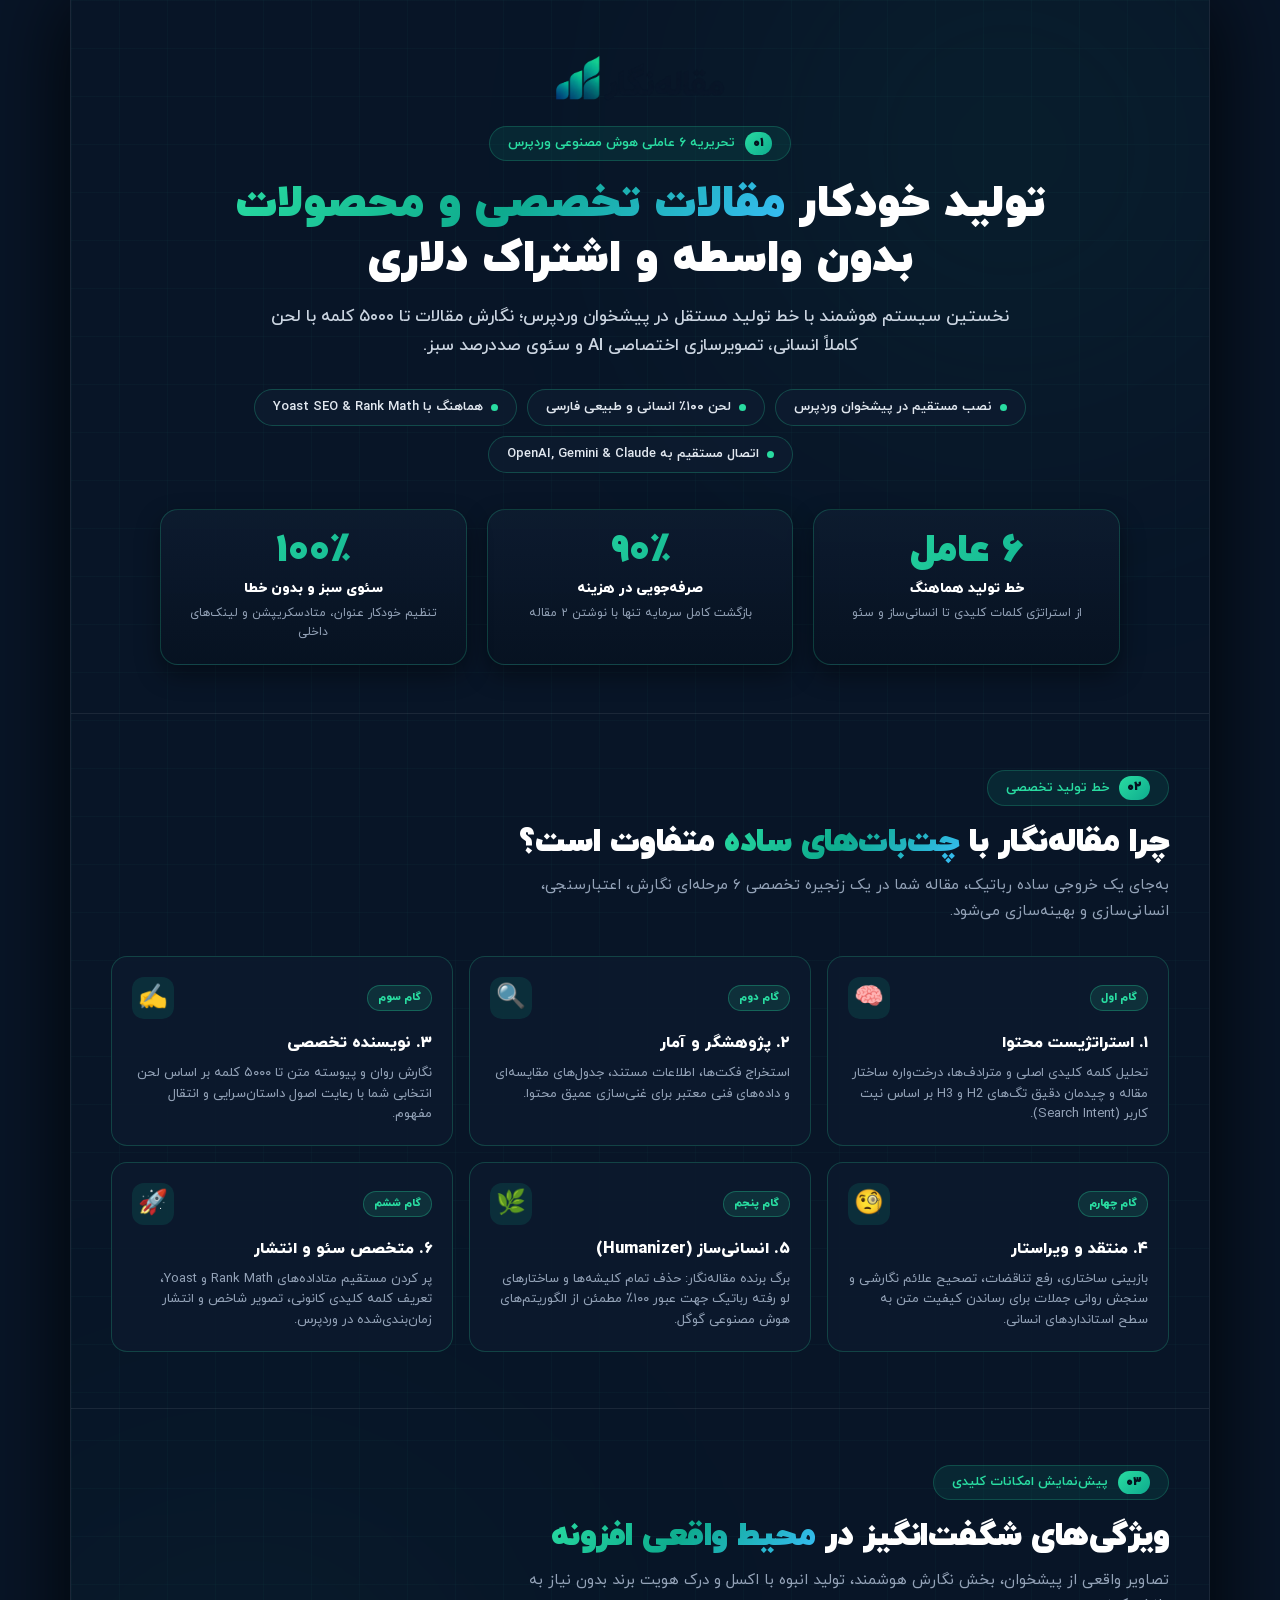
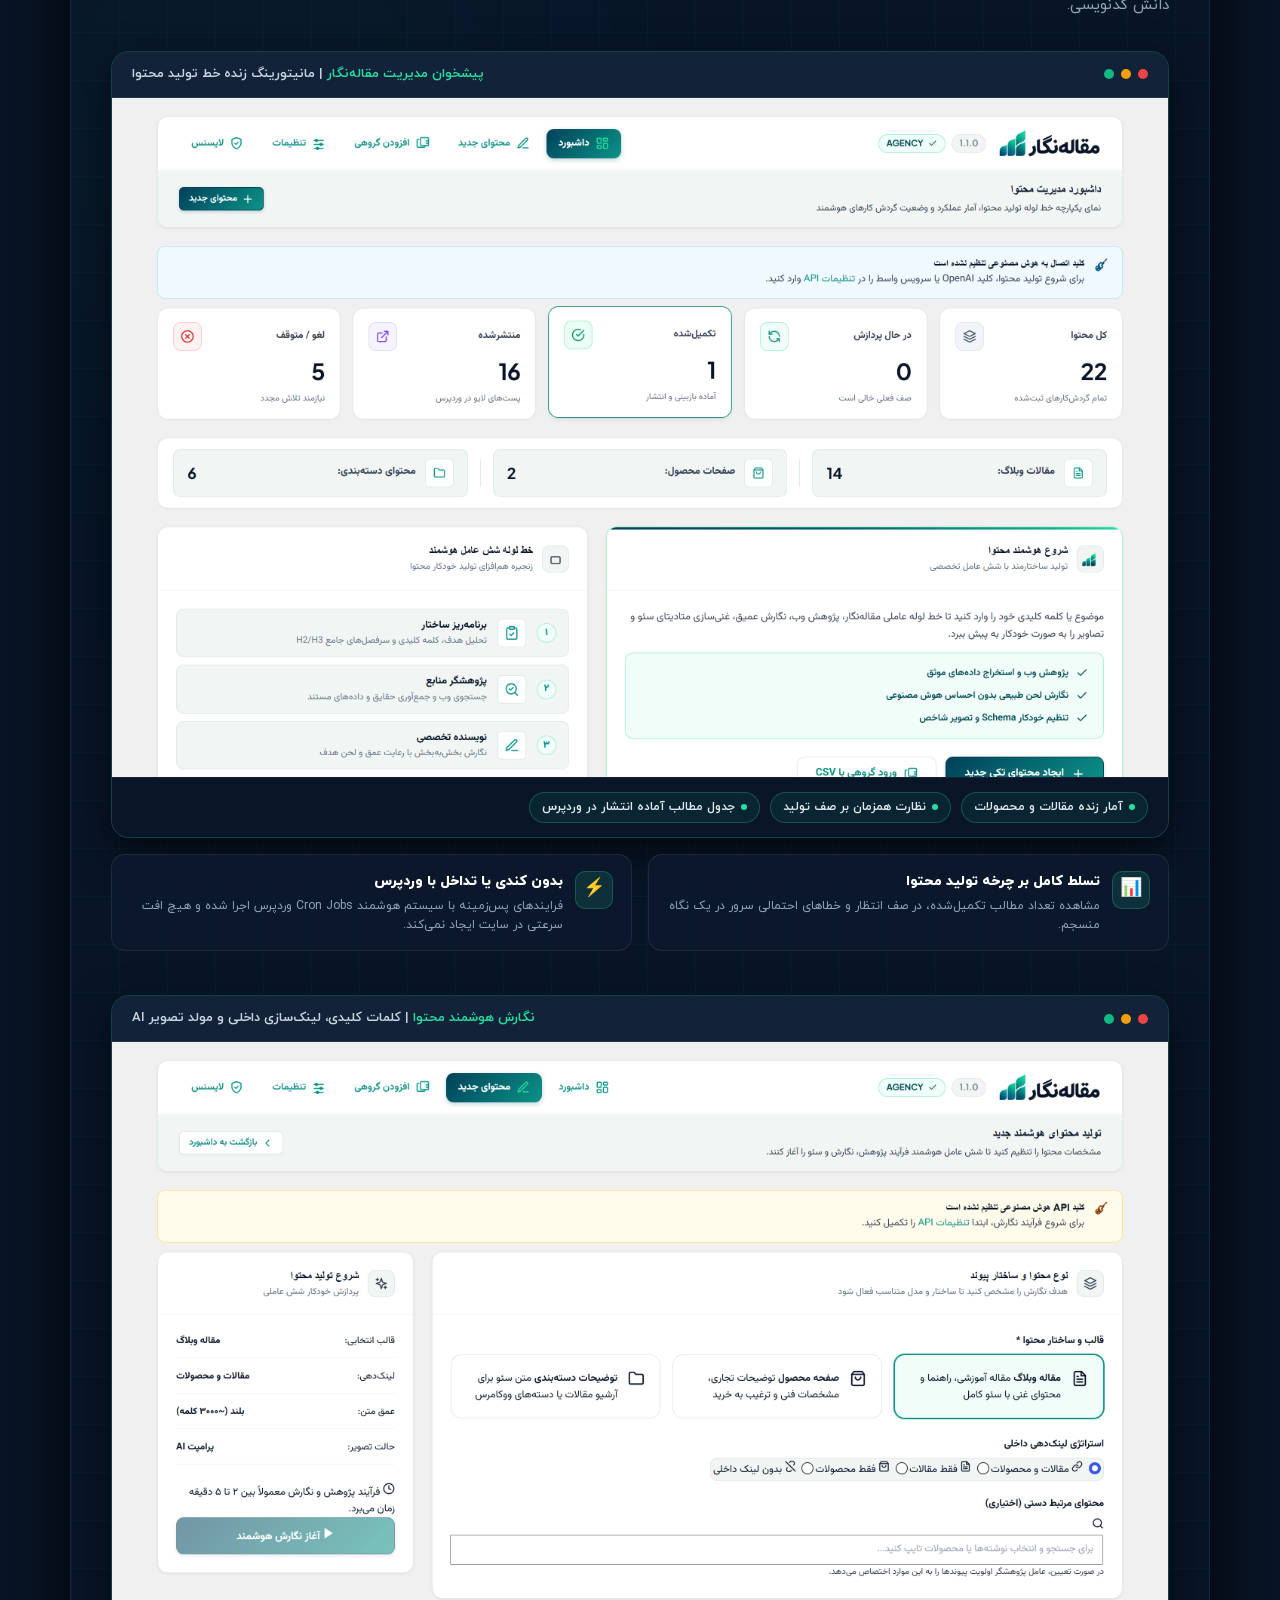
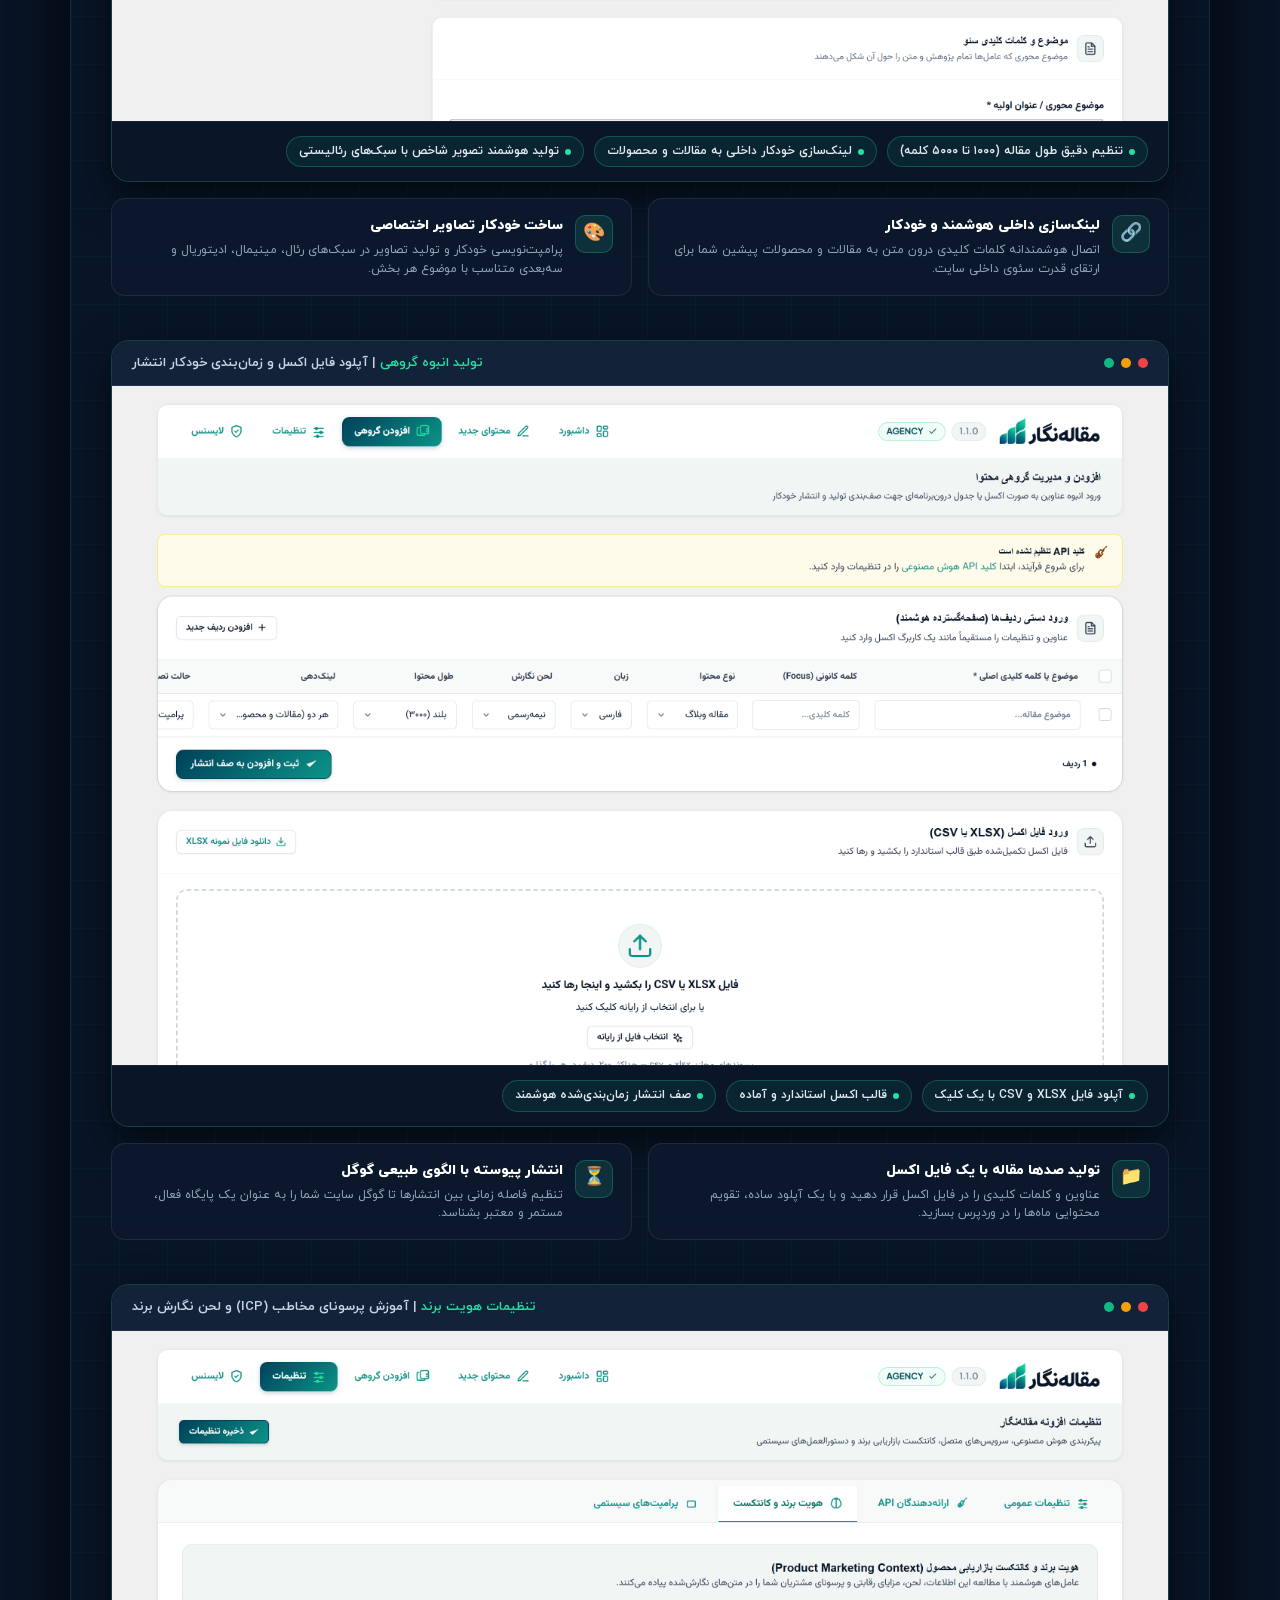
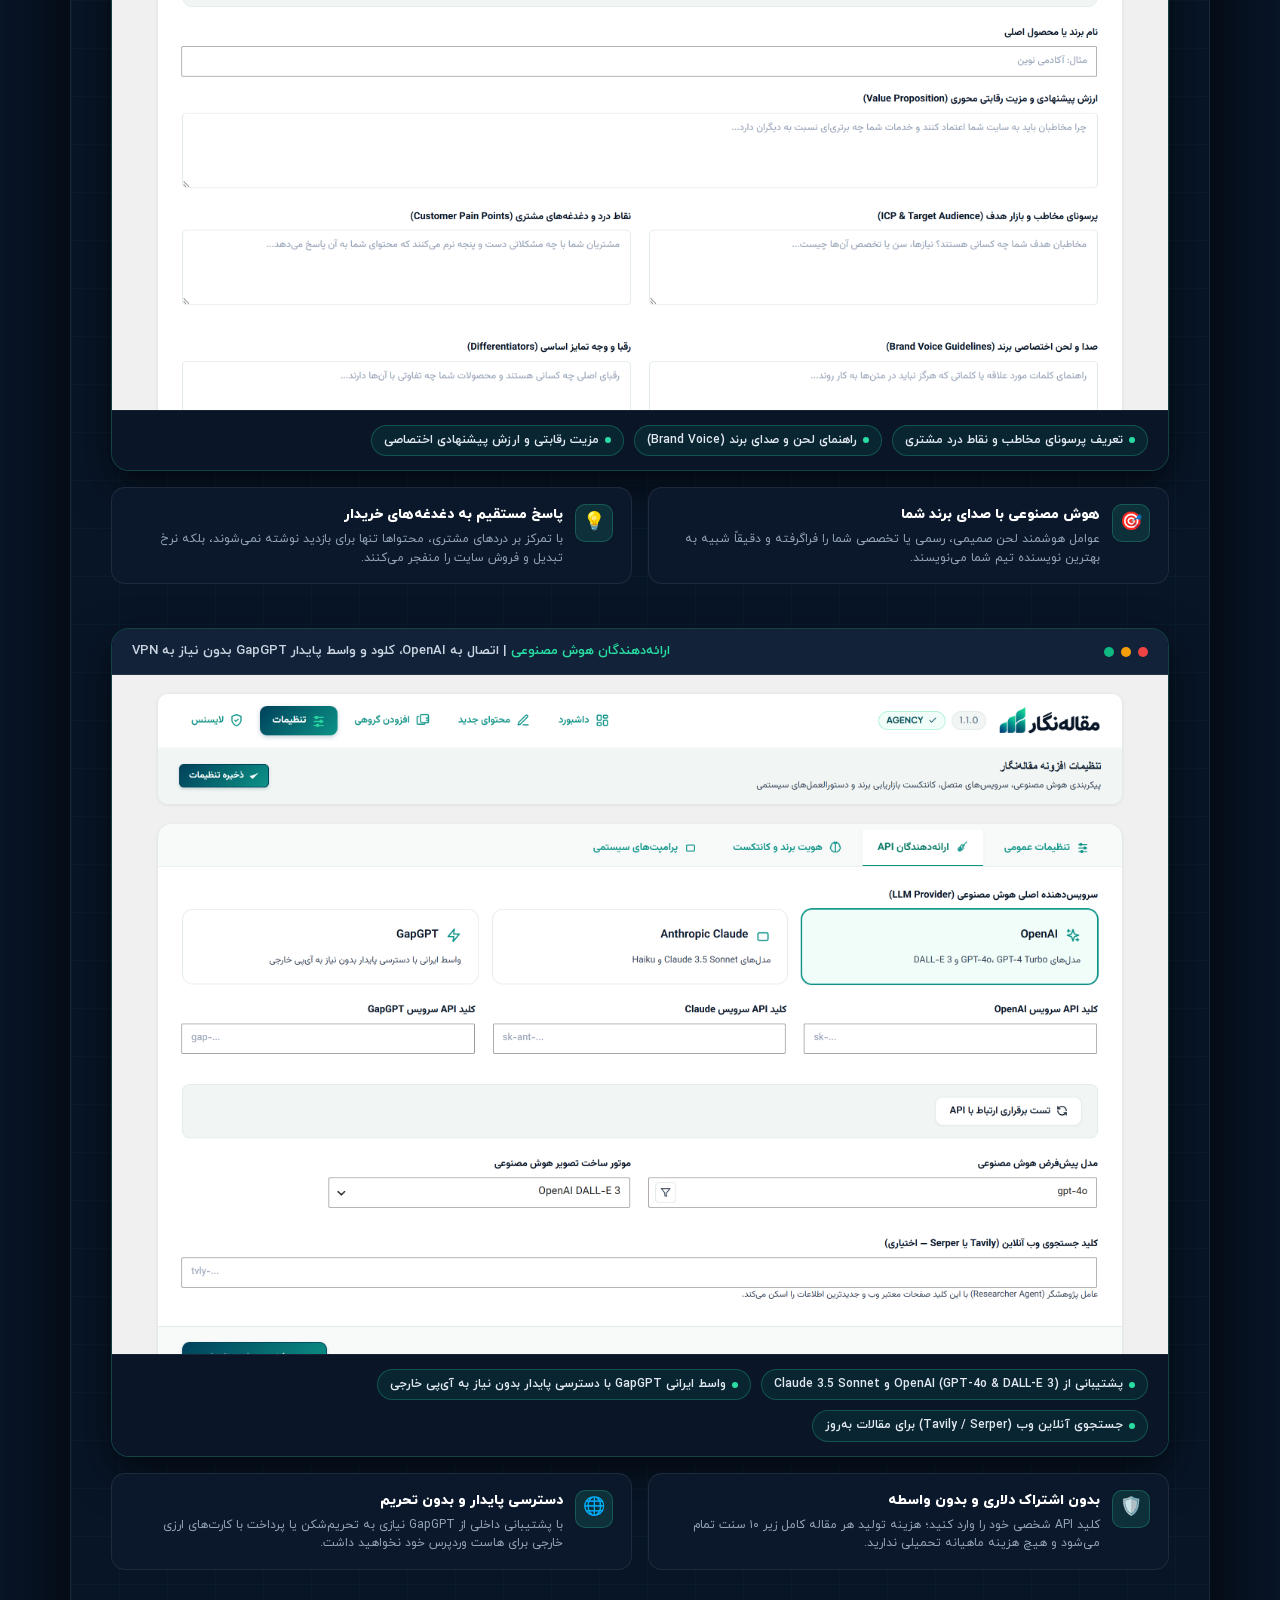
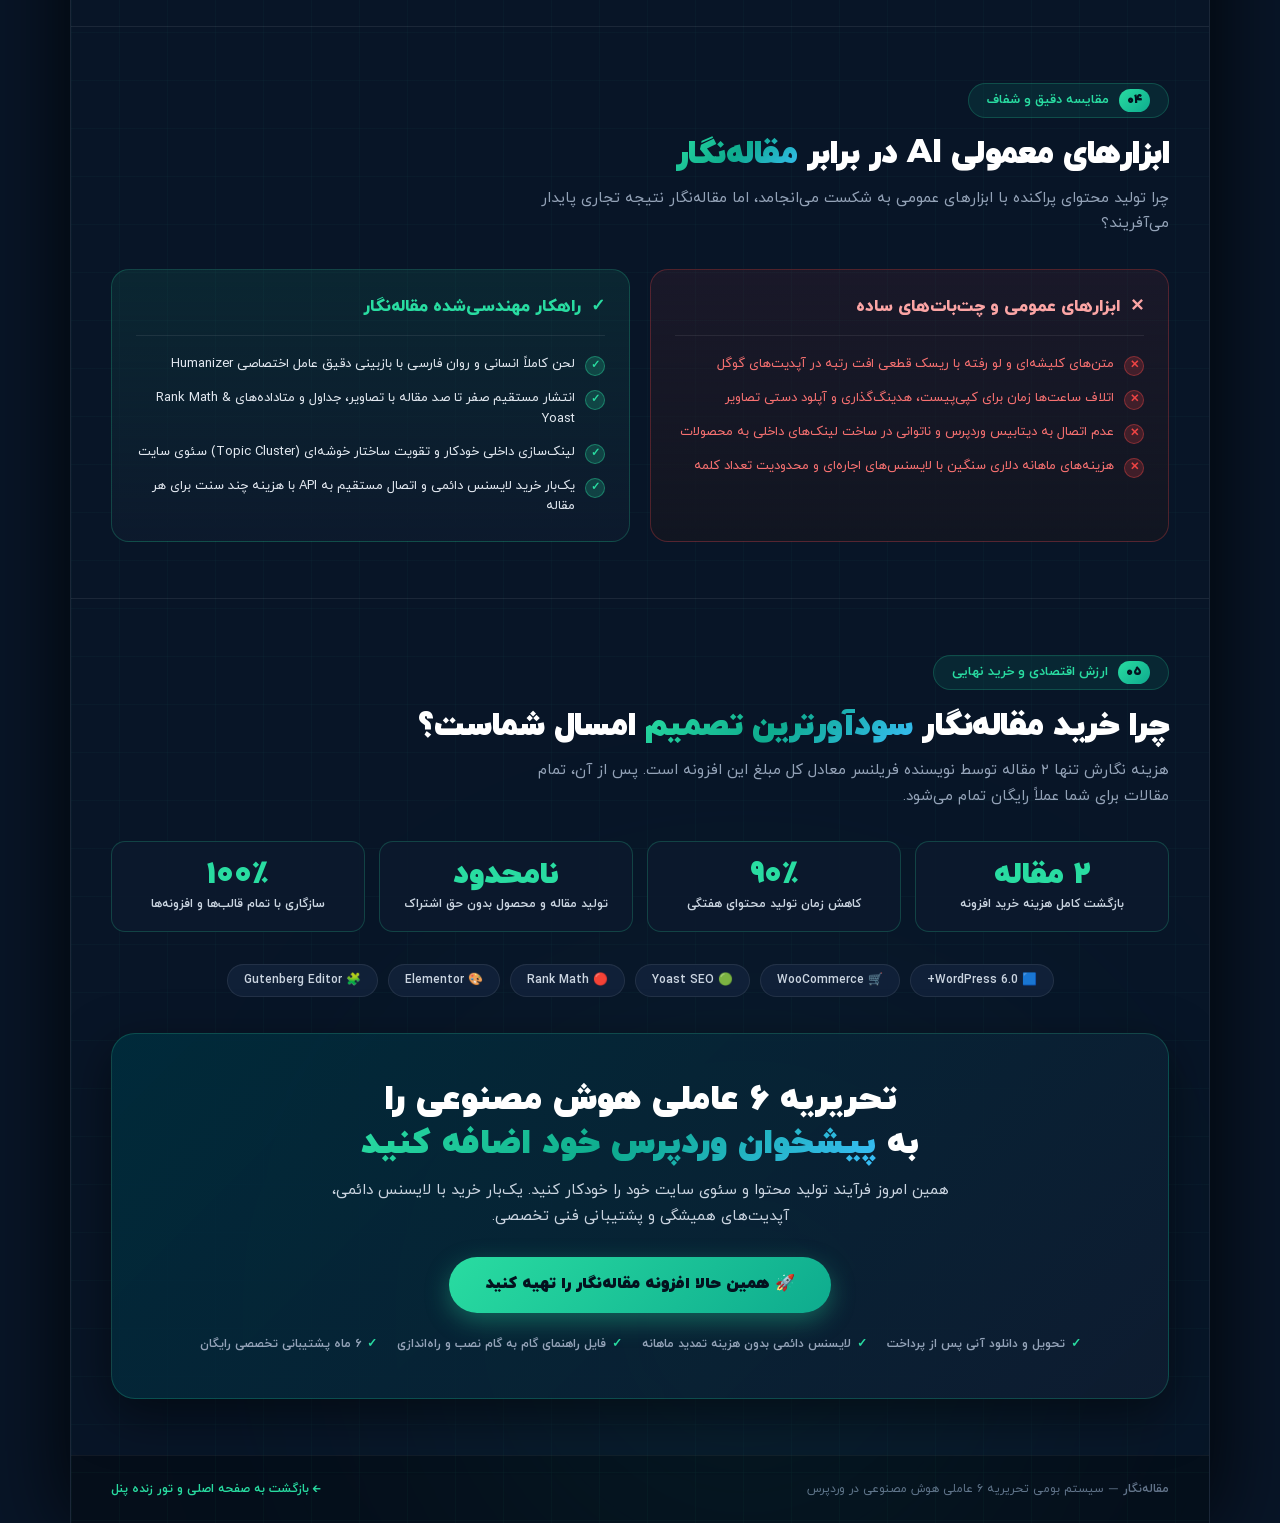
==== infographic/index.html @ 20f6b3e4 "Fix mobile layout responsiveness, remove footer, eliminate horizontal overflow, and hide floating co" ====
<!DOCTYPE html>
<html lang="fa" dir="rtl">
<head>
  <meta charset="UTF-8" />
  <meta name="viewport" content="width=device-width, initial-scale=1.0" />
  <title>اینفوگرافیک رسمی مقاله‌نگار | تحریریه ۶ عاملی هوش مصنوعی وردپرس</title>
  <meta name="description" content="اینفوگرافیک رسمی افزونه مقاله‌نگار — تولید خودکار مقالات تخصصی، محصولات ووکامرس، سئوی صددرصد سبز و درک هویت برند بدون اشتراک دلاری" />
  <link rel="icon" type="image/png" href="images/logo-mark.png" />

  <!-- Typography: Local IRANYekanWeb + Google Fonts Fallback -->
  <link rel="preconnect" href="https://fonts.googleapis.com" />
  <link rel="preconnect" href="https://fonts.gstatic.com" crossorigin />
  <link href="https://fonts.googleapis.com/css2?family=Plus+Jakarta+Sans:wght@600;700;800&family=Vazirmatn:wght@400;500;600;700;800;900&display=swap" rel="stylesheet" />

  <style>
    /* ==========================================================================
       FONTS DEFINITION (Local IRANYekan with fallbacks)
       ========================================================================== */
    @font-face {
      font-family: 'IRANYekan';
      src: url('fonts/IRANYekanWebRegular.woff2') format('woff2'),
           url('../fonts/IRANYekanWebRegular.woff2') format('woff2');
      font-weight: 400;
      font-style: normal;
      font-display: swap;
    }
    @font-face {
      font-family: 'IRANYekan';
      src: url('fonts/IRANYekanWebMedium.woff2') format('woff2'),
           url('../fonts/IRANYekanWebMedium.woff2') format('woff2');
      font-weight: 500;
      font-style: normal;
      font-display: swap;
    }
    @font-face {
      font-family: 'IRANYekan';
      src: url('fonts/IRANYekanWebBold.woff2') format('woff2'),
           url('../fonts/IRANYekanWebBold.woff2') format('woff2');
      font-weight: 700;
      font-style: normal;
      font-display: swap;
    }
    @font-face {
      font-family: 'IRANYekan';
      src: url('fonts/IRANYekanWebExtraBold.woff2') format('woff2'),
           url('../fonts/IRANYekanWebExtraBold.woff2') format('woff2');
      font-weight: 800;
      font-style: normal;
      font-display: swap;
    }
    @font-face {
      font-family: 'IRANYekan';
      src: url('fonts/IRANYekanWebBlack.woff2') format('woff2'),
           url('../fonts/IRANYekanWebBlack.woff2') format('woff2');
      font-weight: 900;
      font-style: normal;
      font-display: swap;
    }

    /* ==========================================================================
       RESET & BASE (Strictly static, zero hover, zero animation)
       ========================================================================== */
    *, *::before, *::after {
      box-sizing: border-box;
      margin: 0;
      padding: 0;
      /* Disable all transitions and animations across the page */
      transition: none !important;
      animation: none !important;
    }

    :root {
      /* Brand Color Tokens */
      --mn-bg: #081527;
      --mn-bg-card: rgba(13, 26, 45, 0.92);
      --mn-bg-card-alt: rgba(18, 34, 58, 0.95);
      --mn-marine-deep: #002B3B;
      --mn-marine-mid: #00425B;
      --mn-teal: #0EAB8E;
      --mn-mint: #29DCA1;
      --mn-mint-glow: rgba(41, 220, 161, 0.16);
      --mn-border: rgba(41, 220, 161, 0.22);
      --mn-border-subtle: rgba(255, 255, 255, 0.08);
      
      /* Typography */
      --mn-text-white: #FFFFFF;
      --mn-text-light: #F1F5F9;
      --mn-text-muted: #94A3B8;
      --mn-text-dim: #64748B;
      
      /* Accents */
      --mn-accent-gold: #F59E0B;
      --mn-accent-green: #10B981;
      --mn-accent-red: #EF4444;
    }

    html, body {
      font-family: 'IRANYekan', 'Plus Jakarta Sans', 'Vazirmatn', -apple-system, BlinkMacSystemFont, 'Segoe UI', Roboto, sans-serif;
      direction: rtl;
      background-color: var(--mn-bg);
      color: var(--mn-text-light);
      line-height: 1.6;
      -webkit-font-smoothing: antialiased;
      -moz-osx-font-smoothing: grayscale;
    }

    /* ==========================================================================
       CONTAINER & CANVAS
       ========================================================================== */
    .infographic-wrapper {
      max-width: 1140px;
      margin: 0 auto;
      background: var(--mn-bg);
      position: relative;
      overflow: hidden;
      border-left: 1px solid var(--mn-border-subtle);
      border-right: 1px solid var(--mn-border-subtle);
      box-shadow: 0 0 80px rgba(0, 0, 0, 0.85);
    }

    /* Subtle static grid pattern */
    .bg-grid {
      position: absolute;
      inset: 0;
      background-image: 
        linear-gradient(rgba(41, 220, 161, 0.03) 1px, transparent 1px),
        linear-gradient(90deg, rgba(41, 220, 161, 0.03) 1px, transparent 1px);
      background-size: 48px 48px;
      pointer-events: none;
      z-index: 0;
    }

    /* Static background glows */
    .bg-glow {
      position: absolute;
      border-radius: 50%;
      filter: blur(140px);
      pointer-events: none;
      z-index: 0;
      opacity: 0.45;
    }
    .glow-top {
      width: 600px;
      height: 600px;
      background: radial-gradient(circle, rgba(41, 220, 161, 0.22) 0%, rgba(0, 66, 91, 0.15) 70%, transparent 100%);
      top: -150px;
      right: -100px;
    }
    .glow-mid {
      width: 650px;
      height: 650px;
      background: radial-gradient(circle, rgba(14, 171, 142, 0.18) 0%, rgba(0, 43, 59, 0.12) 70%, transparent 100%);
      top: 1400px;
      left: -150px;
    }
    .glow-bottom {
      width: 700px;
      height: 700px;
      background: radial-gradient(circle, rgba(41, 220, 161, 0.18) 0%, rgba(0, 66, 91, 0.2) 70%, transparent 100%);
      bottom: -150px;
      right: 10%;
    }

    /* ==========================================================================
       SECTION COMMON STYLES
       ========================================================================== */
    .section {
      position: relative;
      z-index: 1;
      padding: 56px 40px;
      border-bottom: 1px solid var(--mn-border-subtle);
    }

    .section-pill-badge {
      display: inline-flex;
      align-items: center;
      gap: 10px;
      background: rgba(14, 171, 142, 0.12);
      border: 1px solid var(--mn-border);
      border-radius: 100px;
      padding: 5px 18px;
      font-size: 13px;
      font-weight: 700;
      color: var(--mn-mint);
      margin-bottom: 16px;
    }
    .section-pill-badge .pill-num {
      background: linear-gradient(135deg, var(--mn-mint) 0%, var(--mn-teal) 100%);
      color: #04121F;
      font-weight: 900;
      padding: 2px 8px;
      border-radius: 20px;
      font-size: 12px;
    }

    .section-title {
      font-size: 32px;
      font-weight: 900;
      color: var(--mn-text-white);
      margin-bottom: 10px;
      line-height: 1.3;
      letter-spacing: -0.5px;
    }

    .section-subtitle {
      font-size: 15px;
      color: var(--mn-text-muted);
      max-width: 680px;
      margin-bottom: 32px;
      line-height: 1.7;
    }

    .text-mint {
      color: var(--mn-mint);
    }
    .text-gradient {
      background: linear-gradient(135deg, #29DCA1 0%, #0EAB8E 50%, #38BDF8 100%);
      -webkit-background-clip: text;
      -webkit-text-fill-color: transparent;
      background-clip: text;
    }

    /* ==========================================================================
       1. HERO SECTION (Punchy, Clean, Official Brand)
       ========================================================================== */
    .hero-section {
      padding: 54px 40px 48px;
      text-align: center;
      display: flex;
      flex-direction: column;
      align-items: center;
    }

    .hero-brand-bar {
      display: flex;
      align-items: center;
      justify-content: center;
      gap: 16px;
      margin-bottom: 24px;
    }
    .hero-brand-logo {
      height: 48px;
      width: auto;
      object-fit: contain;
    }

    .hero-main-title {
      font-size: 44px;
      font-weight: 900;
      line-height: 1.25;
      margin-bottom: 16px;
      color: var(--mn-text-white);
      max-width: 900px;
    }

    .hero-sub-title {
      font-size: 17px;
      font-weight: 500;
      color: #CBD5E1;
      max-width: 740px;
      margin-bottom: 28px;
      line-height: 1.7;
    }

    /* Feature tags strip */
    .hero-tags-row {
      display: flex;
      flex-wrap: wrap;
      gap: 10px;
      justify-content: center;
      margin-bottom: 36px;
    }
    .hero-tag {
      background: rgba(14, 28, 48, 0.85);
      border: 1px solid rgba(41, 220, 161, 0.25);
      border-radius: 100px;
      padding: 7px 18px;
      font-size: 13px;
      font-weight: 600;
      color: #E2E8F0;
      display: inline-flex;
      align-items: center;
      gap: 8px;
    }
    .hero-tag .tag-dot {
      width: 7px;
      height: 7px;
      border-radius: 50%;
      background: var(--mn-mint);
    }

    /* 3 Outcome Metrics */
    .hero-metrics-grid {
      display: grid;
      grid-template-columns: repeat(3, 1fr);
      gap: 20px;
      width: 100%;
      max-width: 960px;
    }
    .metric-card {
      background: linear-gradient(180deg, rgba(14, 28, 48, 0.9) 0%, rgba(7, 18, 33, 0.95) 100%);
      border: 1px solid var(--mn-border);
      border-radius: 18px;
      padding: 22px 18px;
      text-align: center;
      box-shadow: 0 10px 25px rgba(0, 0, 0, 0.4);
    }
    .metric-val {
      font-size: 38px;
      font-weight: 900;
      line-height: 1;
      margin-bottom: 8px;
      background: linear-gradient(135deg, #29DCA1 0%, #0EAB8E 100%);
      -webkit-background-clip: text;
      -webkit-text-fill-color: transparent;
      background-clip: text;
    }
    .metric-title {
      font-size: 14px;
      font-weight: 800;
      color: var(--mn-text-white);
      margin-bottom: 4px;
    }
    .metric-desc {
      font-size: 12px;
      color: var(--mn-text-muted);
    }

    /* ==========================================================================
       2. 6-AGENT PIPELINE (The Killer Differentiator)
       ========================================================================== */
    .pipeline-grid {
      display: grid;
      grid-template-columns: repeat(3, 1fr);
      gap: 16px;
    }
    .agent-card {
      background: var(--mn-bg-card);
      border: 1px solid var(--mn-border);
      border-radius: 16px;
      padding: 20px;
      position: relative;
    }
    .agent-header {
      display: flex;
      align-items: center;
      justify-content: space-between;
      margin-bottom: 12px;
    }
    .agent-badge-step {
      font-size: 11px;
      font-weight: 800;
      padding: 3px 10px;
      border-radius: 20px;
      background: rgba(41, 220, 161, 0.12);
      color: var(--mn-mint);
      border: 1px solid rgba(41, 220, 161, 0.3);
    }
    .agent-icon {
      font-size: 24px;
      width: 42px;
      height: 42px;
      border-radius: 12px;
      background: rgba(14, 171, 142, 0.15);
      display: flex;
      align-items: center;
      justify-content: center;
    }
    .agent-name {
      font-size: 16px;
      font-weight: 800;
      color: var(--mn-text-white);
      margin-bottom: 6px;
    }
    .agent-task {
      font-size: 13px;
      color: var(--mn-text-muted);
      line-height: 1.6;
    }

    /* ==========================================================================
       3. KILLER PRODUCT SHOWCASES (Real Screenshots + Feature Chips)
       ========================================================================== */
    .showcase-block {
      margin-bottom: 44px;
    }
    .showcase-block:last-child {
      margin-bottom: 0;
    }

    .window-frame {
      background: #0B1728;
      border: 1px solid var(--mn-border);
      border-radius: 18px;
      overflow: hidden;
      box-shadow: 0 16px 40px rgba(0, 0, 0, 0.6);
    }
    .window-header {
      background: #112239;
      padding: 12px 20px;
      display: flex;
      align-items: center;
      justify-content: space-between;
      border-bottom: 1px solid rgba(255, 255, 255, 0.08);
    }
    .window-dots {
      display: flex;
      gap: 7px;
    }
    .dot {
      width: 10px;
      height: 10px;
      border-radius: 50%;
    }
    .dot-red { background: #EF4444; }
    .dot-yellow { background: #F59E0B; }
    .dot-green { background: #10B981; }

    .window-title {
      font-size: 13px;
      font-weight: 700;
      color: #CBD5E1;
    }
    .window-title strong {
      color: var(--mn-mint);
    }

    .window-body {
      position: relative;
      width: 100%;
      background: #060E1A;
    }
    .window-body img {
      width: 100%;
      height: auto;
      display: block;
      object-fit: cover;
    }

    .window-footer-chips {
      display: flex;
      flex-wrap: wrap;
      gap: 10px;
      padding: 14px 20px;
      background: rgba(11, 23, 40, 0.98);
      border-top: 1px solid rgba(255, 255, 255, 0.06);
    }
    .chip {
      display: inline-flex;
      align-items: center;
      gap: 6px;
      background: rgba(14, 171, 142, 0.1);
      border: 1px solid rgba(41, 220, 161, 0.25);
      padding: 5px 12px;
      border-radius: 100px;
      font-size: 12px;
      font-weight: 600;
      color: #E2E8F0;
    }
    .chip-bullet {
      width: 6px;
      height: 6px;
      border-radius: 50%;
      background: var(--mn-mint);
    }

    /* 2-column feature highlight bullets under showcase */
    .showcase-highlights {
      display: grid;
      grid-template-columns: 1fr 1fr;
      gap: 16px;
      margin-top: 16px;
    }
    .highlight-box {
      background: var(--mn-bg-card);
      border: 1px solid var(--mn-border-subtle);
      border-radius: 14px;
      padding: 16px 18px;
      display: flex;
      align-items: flex-start;
      gap: 12px;
    }
    .highlight-icon-box {
      width: 38px;
      height: 38px;
      border-radius: 10px;
      background: rgba(41, 220, 161, 0.12);
      border: 1px solid rgba(41, 220, 161, 0.25);
      display: flex;
      align-items: center;
      justify-content: center;
      font-size: 18px;
      flex-shrink: 0;
    }
    .highlight-title {
      font-size: 14px;
      font-weight: 800;
      color: var(--mn-text-white);
      margin-bottom: 4px;
    }
    .highlight-desc {
      font-size: 12px;
      color: var(--mn-text-muted);
      line-height: 1.55;
    }

    /* ==========================================================================
       4. COMPARISON MATRIX (Abzaraye mamooli vs MaghaleNegar)
       ========================================================================== */
    .compare-container {
      display: grid;
      grid-template-columns: 1fr 1fr;
      gap: 20px;
    }
    .compare-box {
      border-radius: 18px;
      padding: 24px;
      position: relative;
    }
    .compare-box.bad {
      background: linear-gradient(180deg, rgba(239, 68, 68, 0.08) 0%, rgba(18, 22, 33, 0.95) 100%);
      border: 1px solid rgba(239, 68, 68, 0.28);
    }
    .compare-box.good {
      background: linear-gradient(180deg, rgba(41, 220, 161, 0.09) 0%, rgba(13, 26, 45, 0.95) 100%);
      border: 1px solid var(--mn-border);
    }
    .compare-header-row {
      display: flex;
      align-items: center;
      gap: 10px;
      font-size: 17px;
      font-weight: 800;
      margin-bottom: 18px;
      padding-bottom: 14px;
      border-bottom: 1px solid rgba(255, 255, 255, 0.08);
    }
    .compare-box.bad .compare-header-row { color: #FCA5A5; }
    .compare-box.good .compare-header-row { color: var(--mn-mint); }

    .compare-items {
      list-style: none;
      display: flex;
      flex-direction: column;
      gap: 12px;
    }
    .compare-item-row {
      display: flex;
      align-items: flex-start;
      gap: 10px;
      font-size: 13px;
      line-height: 1.6;
    }
    .compare-box.bad .compare-item-row { color: #F87171; }
    .compare-box.good .compare-item-row { color: #E2E8F0; }

    .check-icon {
      width: 20px;
      height: 20px;
      border-radius: 50%;
      display: flex;
      align-items: center;
      justify-content: center;
      font-size: 11px;
      font-weight: 900;
      flex-shrink: 0;
      margin-top: 2px;
    }
    .check-icon.bad {
      background: rgba(239, 68, 68, 0.2);
      color: #EF4444;
      border: 1px solid rgba(239, 68, 68, 0.4);
    }
    .check-icon.good {
      background: rgba(41, 220, 161, 0.2);
      color: var(--mn-mint);
      border: 1px solid rgba(41, 220, 161, 0.4);
    }

    /* ==========================================================================
       5. ROI & ECONOMIC VALUE
       ========================================================================== */
    .roi-strip-grid {
      display: grid;
      grid-template-columns: repeat(4, 1fr);
      gap: 14px;
      margin-bottom: 32px;
    }
    .roi-stat-box {
      background: var(--mn-bg-card);
      border: 1px solid var(--mn-border);
      border-radius: 14px;
      padding: 18px 14px;
      text-align: center;
    }
    .roi-stat-num {
      font-size: 30px;
      font-weight: 900;
      line-height: 1;
      margin-bottom: 6px;
      color: var(--mn-mint);
    }
    .roi-stat-label {
      font-size: 12px;
      color: #CBD5E1;
      font-weight: 600;
      line-height: 1.4;
    }

    /* Ecosystem compatibility badges */
    .compat-row {
      display: flex;
      flex-wrap: wrap;
      gap: 10px;
      justify-content: center;
      margin-top: 24px;
    }
    .compat-pill {
      background: rgba(18, 34, 58, 0.9);
      border: 1px solid var(--mn-border-subtle);
      border-radius: 100px;
      padding: 6px 16px;
      font-size: 12px;
      font-weight: 700;
      color: #CBD5E1;
      display: inline-flex;
      align-items: center;
      gap: 6px;
    }

    /* ==========================================================================
       6. CONVERSION CTA BANNER
       ========================================================================== */
    .cta-banner-box {
      background: linear-gradient(135deg, rgba(0, 43, 59, 0.95) 0%, rgba(14, 28, 48, 0.98) 100%);
      border: 1px solid var(--mn-border);
      border-radius: 24px;
      padding: 44px 32px;
      text-align: center;
      position: relative;
      overflow: hidden;
      box-shadow: 0 16px 50px rgba(0, 0, 0, 0.5);
    }
    .cta-heading {
      font-size: 34px;
      font-weight: 900;
      color: var(--mn-text-white);
      margin-bottom: 12px;
      line-height: 1.3;
    }
    .cta-desc {
      font-size: 15px;
      color: #CBD5E1;
      max-width: 640px;
      margin: 0 auto 28px;
      line-height: 1.7;
    }

    .cta-btn-link {
      display: inline-flex;
      align-items: center;
      justify-content: center;
      gap: 10px;
      background: linear-gradient(135deg, #29DCA1 0%, #0EAB8E 100%);
      color: #04121F;
      font-size: 16px;
      font-weight: 900;
      padding: 15px 36px;
      border-radius: 100px;
      text-decoration: none;
      box-shadow: 0 8px 24px rgba(41, 220, 161, 0.35);
      border: none;
      cursor: pointer;
    }

    .cta-perks-row {
      display: flex;
      flex-wrap: wrap;
      justify-content: center;
      gap: 20px;
      margin-top: 22px;
      font-size: 12px;
      font-weight: 600;
      color: var(--mn-text-muted);
    }
    .cta-perk-item {
      display: inline-flex;
      align-items: center;
      gap: 6px;
    }
    .cta-perk-item span {
      color: var(--mn-mint);
    }

    /* ==========================================================================
       FOOTER
       ========================================================================== */
    .infographic-footer {
      padding: 24px 40px;
      background: #050E1A;
      display: flex;
      align-items: center;
      justify-content: space-between;
      font-size: 12px;
      color: var(--mn-text-dim);
      border-top: 1px solid rgba(255, 255, 255, 0.05);
    }
    .infographic-footer a {
      color: var(--mn-mint);
      text-decoration: none;
      font-weight: 700;
    }

    /* ==========================================================================
       RESPONSIVE ADJUSTMENTS (Maintains 100% static perfection)
       ========================================================================== */
    @media (max-width: 900px) {
      .hero-main-title { font-size: 32px; }
      .hero-metrics-grid { grid-template-columns: 1fr; }
      .pipeline-grid { grid-template-columns: 1fr; }
      .showcase-highlights { grid-template-columns: 1fr; }
      .compare-container { grid-template-columns: 1fr; }
      .roi-strip-grid { grid-template-columns: 1fr 1fr; }
      .section { padding: 40px 20px; }
      .cta-heading { font-size: 26px; }
    }
  </style>
</head>
<body>

<div class="infographic-wrapper">
  <!-- Static Ambient Grid & Glows -->
  <div class="bg-grid"></div>
  <div class="bg-glow glow-top"></div>
  <div class="bg-glow glow-mid"></div>
  <div class="bg-glow glow-bottom"></div>

  <!-- ========================================================================
       SECTION 01: HERO & CORE VALUE PROPOSITION
       ======================================================================== -->
  <header class="hero-section section">
    <div class="hero-brand-bar">
      <img src="images/logo-horizontal.png" alt="مقاله‌نگار" class="hero-brand-logo" />
    </div>

    <div class="section-pill-badge">
      <span class="pill-num">۰۱</span>
      <span>تحریریه ۶ عاملی هوش مصنوعی وردپرس</span>
    </div>

    <h1 class="hero-main-title">
      تولید خودکار <span class="text-gradient">مقالات تخصصی و محصولات</span> بدون واسطه و اشتراک دلاری
    </h1>

    <p class="hero-sub-title">
      نخستین سیستم هوشمند با خط تولید مستقل در پیشخوان وردپرس؛ نگارش مقالات تا ۵۰۰۰ کلمه با لحن کاملاً انسانی، تصویرسازی اختصاصی AI و سئوی صددرصد سبز.
    </p>

    <!-- Value Badges -->
    <div class="hero-tags-row">
      <div class="hero-tag"><span class="tag-dot"></span>نصب مستقیم در پیشخوان وردپرس</div>
      <div class="hero-tag"><span class="tag-dot"></span>لحن ۱۰۰٪ انسانی و طبیعی فارسی</div>
      <div class="hero-tag"><span class="tag-dot"></span>هماهنگ با Yoast SEO & Rank Math</div>
      <div class="hero-tag"><span class="tag-dot"></span>اتصال مستقیم به OpenAI, Gemini & Claude</div>
    </div>

    <!-- 3 Core Outcome Metrics -->
    <div class="hero-metrics-grid">
      <div class="metric-card">
        <div class="metric-val">۶ عامل</div>
        <div class="metric-title">خط تولید هماهنگ</div>
        <div class="metric-desc">از استراتژی کلمات کلیدی تا انسانی‌ساز و سئو</div>
      </div>
      <div class="metric-card">
        <div class="metric-val">۹۰٪</div>
        <div class="metric-title">صرفه‌جویی در هزینه</div>
        <div class="metric-desc">بازگشت کامل سرمایه تنها با نوشتن ۲ مقاله</div>
      </div>
      <div class="metric-card">
        <div class="metric-val">۱۰۰٪</div>
        <div class="metric-title">سئوی سبز و بدون خطا</div>
        <div class="metric-desc">تنظیم خودکار عنوان، متادسکریپشن و لینک‌های داخلی</div>
      </div>
    </div>
  </header>

  <!-- ========================================================================
       SECTION 02: 6-AGENT PIPELINE (The Secret Weapon)
       ======================================================================== -->
  <section class="section">
    <div class="section-pill-badge">
      <span class="pill-num">۰۲</span>
      <span>خط تولید تخصصی</span>
    </div>

    <h2 class="section-title">چرا مقاله‌نگار با <span class="text-gradient">چت‌بات‌های ساده</span> متفاوت است؟</h2>
    <p class="section-subtitle">
      به‌جای یک خروجی ساده رباتیک، مقاله شما در یک زنجیره تخصصی ۶ مرحله‌ای نگارش، اعتبارسنجی، انسانی‌سازی و بهینه‌سازی می‌شود.
    </p>

    <div class="pipeline-grid">
      <!-- Agent 1 -->
      <div class="agent-card">
        <div class="agent-header">
          <span class="agent-badge-step">گام اول</span>
          <div class="agent-icon">🧠</div>
        </div>
        <div class="agent-name">۱. استراتژیست محتوا</div>
        <p class="agent-task">تحلیل کلمه کلیدی اصلی و مترادف‌ها، درخت‌واره ساختار مقاله و چیدمان دقیق تگ‌های H2 و H3 بر اساس نیت کاربر (Search Intent).</p>
      </div>

      <!-- Agent 2 -->
      <div class="agent-card">
        <div class="agent-header">
          <span class="agent-badge-step">گام دوم</span>
          <div class="agent-icon">🔍</div>
        </div>
        <div class="agent-name">۲. پژوهشگر و آمار</div>
        <p class="agent-task">استخراج فکت‌ها، اطلاعات مستند، جدول‌های مقایسه‌ای و داده‌های فنی معتبر برای غنی‌سازی عمیق محتوا.</p>
      </div>

      <!-- Agent 3 -->
      <div class="agent-card">
        <div class="agent-header">
          <span class="agent-badge-step">گام سوم</span>
          <div class="agent-icon">✍️</div>
        </div>
        <div class="agent-name">۳. نویسنده تخصصی</div>
        <p class="agent-task">نگارش روان و پیوسته متن تا ۵۰۰۰ کلمه بر اساس لحن انتخابی شما با رعایت اصول داستان‌سرایی و انتقال مفهوم.</p>
      </div>

      <!-- Agent 4 -->
      <div class="agent-card">
        <div class="agent-header">
          <span class="agent-badge-step">گام چهارم</span>
          <div class="agent-icon">🧐</div>
        </div>
        <div class="agent-name">۴. منتقد و ویراستار</div>
        <p class="agent-task">بازبینی ساختاری، رفع تناقضات، تصحیح علائم نگارشی و سنجش روانی جملات برای رساندن کیفیت متن به سطح استانداردهای انسانی.</p>
      </div>

      <!-- Agent 5 -->
      <div class="agent-card">
        <div class="agent-header">
          <span class="agent-badge-step">گام پنجم</span>
          <div class="agent-icon">🌿</div>
        </div>
        <div class="agent-name">۵. انسانی‌ساز (Humanizer)</div>
        <p class="agent-task">برگ برنده مقاله‌نگار: حذف تمام کلیشه‌ها و ساختارهای لو رفته رباتیک جهت عبور ۱۰۰٪ مطمئن از الگوریتم‌های هوش مصنوعی گوگل.</p>
      </div>

      <!-- Agent 6 -->
      <div class="agent-card">
        <div class="agent-header">
          <span class="agent-badge-step">گام ششم</span>
          <div class="agent-icon">🚀</div>
        </div>
        <div class="agent-name">۶. متخصص سئو و انتشار</div>
        <p class="agent-task">پر کردن مستقیم متاداده‌های Rank Math و Yoast، تعریف کلمه کلیدی کانونی، تصویر شاخص و انتشار زمان‌بندی‌شده در وردپرس.</p>
      </div>
    </div>
  </section>

  <!-- ========================================================================
       SECTION 03: KILLER PRODUCT SHOWCASE & SCREENSHOTS
       ======================================================================== -->
  <section class="section">
    <div class="section-pill-badge">
      <span class="pill-num">۰۳</span>
      <span>پیش‌نمایش امکانات کلیدی</span>
    </div>

    <h2 class="section-title">ویژگی‌های شگفت‌انگیز در <span class="text-gradient">محیط واقعی افزونه</span></h2>
    <p class="section-subtitle">
      تصاویر واقعی از پیشخوان، بخش نگارش هوشمند، تولید انبوه با اکسل و درک هویت برند بدون نیاز به دانش کدنویسی.
    </p>

    <!-- SHOWCASE 1: DASHBOARD -->
    <div class="showcase-block">
      <div class="window-frame">
        <div class="window-header">
          <div class="window-dots">
            <span class="dot dot-red"></span>
            <span class="dot dot-yellow"></span>
            <span class="dot dot-green"></span>
          </div>
          <div class="window-title"><strong>پیشخوان مدیریت مقاله‌نگار</strong> | مانیتورینگ زنده خط تولید محتوا</div>
        </div>
        <div class="window-body">
          <img src="images/dashboard.png" alt="پیشخوان مدیریت افزونه مقاله‌نگار" loading="eager" />
        </div>
        <div class="window-footer-chips">
          <span class="chip"><span class="chip-bullet"></span>آمار زنده مقالات و محصولات</span>
          <span class="chip"><span class="chip-bullet"></span>نظارت همزمان بر صف تولید</span>
          <span class="chip"><span class="chip-bullet"></span>جدول مطالب آماده انتشار در وردپرس</span>
        </div>
      </div>

      <div class="showcase-highlights">
        <div class="highlight-box">
          <div class="highlight-icon-box">📊</div>
          <div>
            <div class="highlight-title">تسلط کامل بر چرخه تولید محتوا</div>
            <div class="highlight-desc">مشاهده تعداد مطالب تکمیل‌شده، در صف انتظار و خطاهای احتمالی سرور در یک نگاه منسجم.</div>
          </div>
        </div>
        <div class="highlight-box">
          <div class="highlight-icon-box">⚡</div>
          <div>
            <div class="highlight-title">بدون کندی یا تداخل با وردپرس</div>
            <div class="highlight-desc">فرایندهای پس‌زمینه با سیستم هوشمند Cron Jobs وردپرس اجرا شده و هیچ افت سرعتی در سایت ایجاد نمی‌کند.</div>
          </div>
        </div>
      </div>
    </div>

    <!-- SHOWCASE 2: NEW CONTENT & AI IMAGE -->
    <div class="showcase-block">
      <div class="window-frame">
        <div class="window-header">
          <div class="window-dots">
            <span class="dot dot-red"></span>
            <span class="dot dot-yellow"></span>
            <span class="dot dot-green"></span>
          </div>
          <div class="window-title"><strong>نگارش هوشمند محتوا</strong> | کلمات کلیدی، لینک‌سازی داخلی و مولد تصویر AI</div>
        </div>
        <div class="window-body">
          <img src="images/new-content.png" alt="فرم نگارش محتوای جدید در مقاله‌نگار" loading="eager" />
        </div>
        <div class="window-footer-chips">
          <span class="chip"><span class="chip-bullet"></span>تنظیم دقیق طول مقاله (۱۰۰۰ تا ۵۰۰۰ کلمه)</span>
          <span class="chip"><span class="chip-bullet"></span>لینک‌سازی خودکار داخلی به مقالات و محصولات</span>
          <span class="chip"><span class="chip-bullet"></span>تولید هوشمند تصویر شاخص با سبک‌های رئالیستی</span>
        </div>
      </div>

      <div class="showcase-highlights">
        <div class="highlight-box">
          <div class="highlight-icon-box">🔗</div>
          <div>
            <div class="highlight-title">لینک‌سازی داخلی هوشمند و خودکار</div>
            <div class="highlight-desc">اتصال هوشمندانه کلمات کلیدی درون متن به مقالات و محصولات پیشین شما برای ارتقای قدرت سئوی داخلی سایت.</div>
          </div>
        </div>
        <div class="highlight-box">
          <div class="highlight-icon-box">🎨</div>
          <div>
            <div class="highlight-title">ساخت خودکار تصاویر اختصاصی</div>
            <div class="highlight-desc">پرامپت‌نویسی خودکار و تولید تصاویر در سبک‌های رئال، مینیمال، ادیتوریال و سه‌بعدی متناسب با موضوع هر بخش.</div>
          </div>
        </div>
      </div>
    </div>

    <!-- SHOWCASE 3: BULK GENERATION (EXCEL) -->
    <div class="showcase-block">
      <div class="window-frame">
        <div class="window-header">
          <div class="window-dots">
            <span class="dot dot-red"></span>
            <span class="dot dot-yellow"></span>
            <span class="dot dot-green"></span>
          </div>
          <div class="window-title"><strong>تولید انبوه گروهی</strong> | آپلود فایل اکسل و زمان‌بندی خودکار انتشار</div>
        </div>
        <div class="window-body">
          <img src="images/bulk-content.png" alt="بخش تولید انبوه و اکسل افزونه مقاله‌نگار" loading="eager" />
        </div>
        <div class="window-footer-chips">
          <span class="chip"><span class="chip-bullet"></span>آپلود فایل XLSX و CSV با یک کلیک</span>
          <span class="chip"><span class="chip-bullet"></span>قالب اکسل استاندارد و آماده</span>
          <span class="chip"><span class="chip-bullet"></span>صف انتشار زمان‌بندی‌شده هوشمند</span>
        </div>
      </div>

      <div class="showcase-highlights">
        <div class="highlight-box">
          <div class="highlight-icon-box">📁</div>
          <div>
            <div class="highlight-title">تولید صدها مقاله با یک فایل اکسل</div>
            <div class="highlight-desc">عناوین و کلمات کلیدی را در فایل اکسل قرار دهید و با یک آپلود ساده، تقویم محتوایی ماه‌ها را در وردپرس بسازید.</div>
          </div>
        </div>
        <div class="highlight-box">
          <div class="highlight-icon-box">⏳</div>
          <div>
            <div class="highlight-title">انتشار پیوسته با الگوی طبیعی گوگل</div>
            <div class="highlight-desc">تنظیم فاصله زمانی بین انتشارها تا گوگل سایت شما را به عنوان یک پایگاه فعال، مستمر و معتبر بشناسد.</div>
          </div>
        </div>
      </div>
    </div>

    <!-- SHOWCASE 4: BRAND IDENTITY & ICP -->
    <div class="showcase-block">
      <div class="window-frame">
        <div class="window-header">
          <div class="window-dots">
            <span class="dot dot-red"></span>
            <span class="dot dot-yellow"></span>
            <span class="dot dot-green"></span>
          </div>
          <div class="window-title"><strong>تنظیمات هویت برند</strong> | آموزش پرسونای مخاطب (ICP) و لحن نگارش برند</div>
        </div>
        <div class="window-body">
          <img src="images/brand-identity.png" alt="تنظیمات هویت برند و بازاریابی در افزونه مقاله‌نگار" loading="eager" />
        </div>
        <div class="window-footer-chips">
          <span class="chip"><span class="chip-bullet"></span>تعریف پرسونای مخاطب و نقاط درد مشتری</span>
          <span class="chip"><span class="chip-bullet"></span>راهنمای لحن و صدای برند (Brand Voice)</span>
          <span class="chip"><span class="chip-bullet"></span>مزیت رقابتی و ارزش پیشنهادی اختصاصی</span>
        </div>
      </div>

      <div class="showcase-highlights">
        <div class="highlight-box">
          <div class="highlight-icon-box">🎯</div>
          <div>
            <div class="highlight-title">هوش مصنوعی با صدای برند شما</div>
            <div class="highlight-desc">عوامل هوشمند لحن صمیمی، رسمی یا تخصصی شما را فراگرفته و دقیقاً شبیه به بهترین نویسنده تیم شما می‌نویسند.</div>
          </div>
        </div>
        <div class="highlight-box">
          <div class="highlight-icon-box">💡</div>
          <div>
            <div class="highlight-title">پاسخ مستقیم به دغدغه‌های خریدار</div>
            <div class="highlight-desc">با تمرکز بر دردهای مشتری، محتواها تنها برای بازدید نوشته نمی‌شوند، بلکه نرخ تبدیل و فروش سایت را منفجر می‌کنند.</div>
          </div>
        </div>
      </div>
    </div>

    <!-- SHOWCASE 5: API PROVIDERS & LIVE WEB SEARCH -->
    <div class="showcase-block">
      <div class="window-frame">
        <div class="window-header">
          <div class="window-dots">
            <span class="dot dot-red"></span>
            <span class="dot dot-yellow"></span>
            <span class="dot dot-green"></span>
          </div>
          <div class="window-title"><strong>ارائه‌دهندگان هوش مصنوعی</strong> | اتصال به OpenAI، کلود و واسط پایدار GapGPT بدون نیاز به VPN</div>
        </div>
        <div class="window-body">
          <img src="images/settings-api.png" alt="تنظیمات ارائه‌دهندگان API در افزونه مقاله‌نگار" loading="eager" />
        </div>
        <div class="window-footer-chips">
          <span class="chip"><span class="chip-bullet"></span>پشتیبانی از OpenAI (GPT-4o & DALL-E 3) و Claude 3.5 Sonnet</span>
          <span class="chip"><span class="chip-bullet"></span>واسط ایرانی GapGPT با دسترسی پایدار بدون نیاز به آی‌پی خارجی</span>
          <span class="chip"><span class="chip-bullet"></span>جستجوی آنلاین وب (Tavily / Serper) برای مقالات به‌روز</span>
        </div>
      </div>

      <div class="showcase-highlights">
        <div class="highlight-box">
          <div class="highlight-icon-box">🛡️</div>
          <div>
            <div class="highlight-title">بدون اشتراک دلاری و بدون واسطه</div>
            <div class="highlight-desc">کلید API شخصی خود را وارد کنید؛ هزینه تولید هر مقاله کامل زیر ۱۰ سنت تمام می‌شود و هیچ هزینه ماهیانه تحمیلی ندارید.</div>
          </div>
        </div>
        <div class="highlight-box">
          <div class="highlight-icon-box">🌐</div>
          <div>
            <div class="highlight-title">دسترسی پایدار و بدون تحریم</div>
            <div class="highlight-desc">با پشتیبانی داخلی از GapGPT نیازی به تحریم‌شکن یا پرداخت با کارت‌های ارزی خارجی برای هاست وردپرس خود نخواهید داشت.</div>
          </div>
        </div>
      </div>
    </div>
  </section>

  <!-- ========================================================================
       SECTION 04: DIRECT COMPARISON (Problem vs Solution)
       ======================================================================== -->
  <section class="section">
    <div class="section-pill-badge">
      <span class="pill-num">۰۴</span>
      <span>مقایسه دقیق و شفاف</span>
    </div>

    <h2 class="section-title">ابزارهای معمولی AI در برابر <span class="text-gradient">مقاله‌نگار</span></h2>
    <p class="section-subtitle">
      چرا تولید محتوای پراکنده با ابزارهای عمومی به شکست می‌انجامد، اما مقاله‌نگار نتیجه تجاری پایدار می‌آفریند؟
    </p>

    <div class="compare-container">
      <!-- Old Way / Generic AI -->
      <div class="compare-box bad">
        <div class="compare-header-row">
          <span>✕</span> ابزارهای عمومی و چت‌بات‌های ساده
        </div>
        <ul class="compare-items">
          <li class="compare-item-row">
            <span class="check-icon bad">✕</span>
            <span>متن‌های کلیشه‌ای و لو رفته با ریسک قطعی افت رتبه در آپدیت‌های گوگل</span>
          </li>
          <li class="compare-item-row">
            <span class="check-icon bad">✕</span>
            <span>اتلاف ساعت‌ها زمان برای کپی‌پیست، هدینگ‌گذاری و آپلود دستی تصاویر</span>
          </li>
          <li class="compare-item-row">
            <span class="check-icon bad">✕</span>
            <span>عدم اتصال به دیتابیس وردپرس و ناتوانی در ساخت لینک‌های داخلی به محصولات</span>
          </li>
          <li class="compare-item-row">
            <span class="check-icon bad">✕</span>
            <span>هزینه‌های ماهانه دلاری سنگین با لایسنس‌های اجاره‌ای و محدودیت تعداد کلمه</span>
          </li>
        </ul>
      </div>

      <!-- MaghaleNegar Way -->
      <div class="compare-box good">
        <div class="compare-header-row">
          <span>✓</span> راهکار مهندسی‌شده مقاله‌نگار
        </div>
        <ul class="compare-items">
          <li class="compare-item-row">
            <span class="check-icon good">✓</span>
            <span>لحن کاملاً انسانی و روان فارسی با بازبینی دقیق عامل اختصاصی Humanizer</span>
          </li>
          <li class="compare-item-row">
            <span class="check-icon good">✓</span>
            <span>انتشار مستقیم صفر تا صد مقاله با تصاویر، جداول و متاداده‌های Rank Math & Yoast</span>
          </li>
          <li class="compare-item-row">
            <span class="check-icon good">✓</span>
            <span>لینک‌سازی داخلی خودکار و تقویت ساختار خوشه‌ای (Topic Cluster) سئوی سایت</span>
          </li>
          <li class="compare-item-row">
            <span class="check-icon good">✓</span>
            <span>یک‌بار خرید لایسنس دائمی و اتصال مستقیم به API با هزینه چند سنت برای هر مقاله</span>
          </li>
        </ul>
      </div>
    </div>
  </section>

  <!-- ========================================================================
       SECTION 05: ROI, ECOSYSTEM & IRRESISTIBLE OFFER
       ======================================================================== -->
  <section class="section" style="border-bottom: none;">
    <div class="section-pill-badge">
      <span class="pill-num">۰۵</span>
      <span>ارزش اقتصادی و خرید نهایی</span>
    </div>

    <h2 class="section-title">چرا خرید مقاله‌نگار <span class="text-gradient">سودآورترین تصمیم</span> امسال شماست؟</h2>
    <p class="section-subtitle">
      هزینه نگارش تنها ۲ مقاله توسط نویسنده فریلنسر معادل کل مبلغ این افزونه است. پس از آن، تمام مقالات برای شما عملاً رایگان تمام می‌شود.
    </p>

    <!-- 4 ROI Metrics -->
    <div class="roi-strip-grid">
      <div class="roi-stat-box">
        <div class="roi-stat-num">۲ مقاله</div>
        <div class="roi-stat-label">بازگشت کامل هزینه خرید افزونه</div>
      </div>
      <div class="roi-stat-box">
        <div class="roi-stat-num">۹۰٪</div>
        <div class="roi-stat-label">کاهش زمان تولید محتوای هفتگی</div>
      </div>
      <div class="roi-stat-box">
        <div class="roi-stat-num">نامحدود</div>
        <div class="roi-stat-label">تولید مقاله و محصول بدون حق اشتراک</div>
      </div>
      <div class="roi-stat-box">
        <div class="roi-stat-num">۱۰۰٪</div>
        <div class="roi-stat-label">سازگاری با تمام قالب‌ها و افزونه‌ها</div>
      </div>
    </div>

    <!-- Compatibility Pills -->
    <div class="compat-row">
      <div class="compat-pill">🟦 WordPress 6.0+</div>
      <div class="compat-pill">🛒 WooCommerce</div>
      <div class="compat-pill">🟢 Yoast SEO</div>
      <div class="compat-pill">🔴 Rank Math</div>
      <div class="compat-pill">🎨 Elementor</div>
      <div class="compat-pill">🧩 Gutenberg Editor</div>
    </div>

    <!-- Main Call to Action Box -->
    <div class="cta-banner-box" style="margin-top: 36px;">
      <h3 class="cta-heading">
        تحریریه ۶ عاملی هوش مصنوعی را<br />
        به <span class="text-gradient">پیشخوان وردپرس خود اضافه کنید</span>
      </h3>
      <p class="cta-desc">
        همین امروز فرآیند تولید محتوا و سئوی سایت خود را خودکار کنید. یک‌بار خرید با لایسنس دائمی، آپدیت‌های همیشگی و پشتیبانی فنی تخصصی.
      </p>

      <a href="../purchase.html" class="cta-btn-link">
        <span>🚀 همین حالا افزونه مقاله‌نگار را تهیه کنید</span>
      </a>

      <div class="cta-perks-row">
        <div class="cta-perk-item"><span>✓</span> تحویل و دانلود آنی پس از پرداخت</div>
        <div class="cta-perk-item"><span>✓</span> لایسنس دائمی بدون هزینه تمدید ماهانه</div>
        <div class="cta-perk-item"><span>✓</span> فایل راهنمای گام به گام نصب و راه‌اندازی</div>
        <div class="cta-perk-item"><span>✓</span> ۶ ماه پشتیبانی تخصصی رایگان</div>
      </div>
    </div>
  </section>

  <!-- ========================================================================
       FOOTER BAR
       ======================================================================== -->
  <footer class="infographic-footer">
    <div>
      <strong>مقاله‌نگار</strong> — سیستم بومی تحریریه ۶ عاملی هوش مصنوعی در وردپرس
    </div>
    <div>
      <a href="../index.html">← بازگشت به صفحه اصلی و تور زنده پنل</a>
    </div>
  </footer>
</div>

</body>
</html>
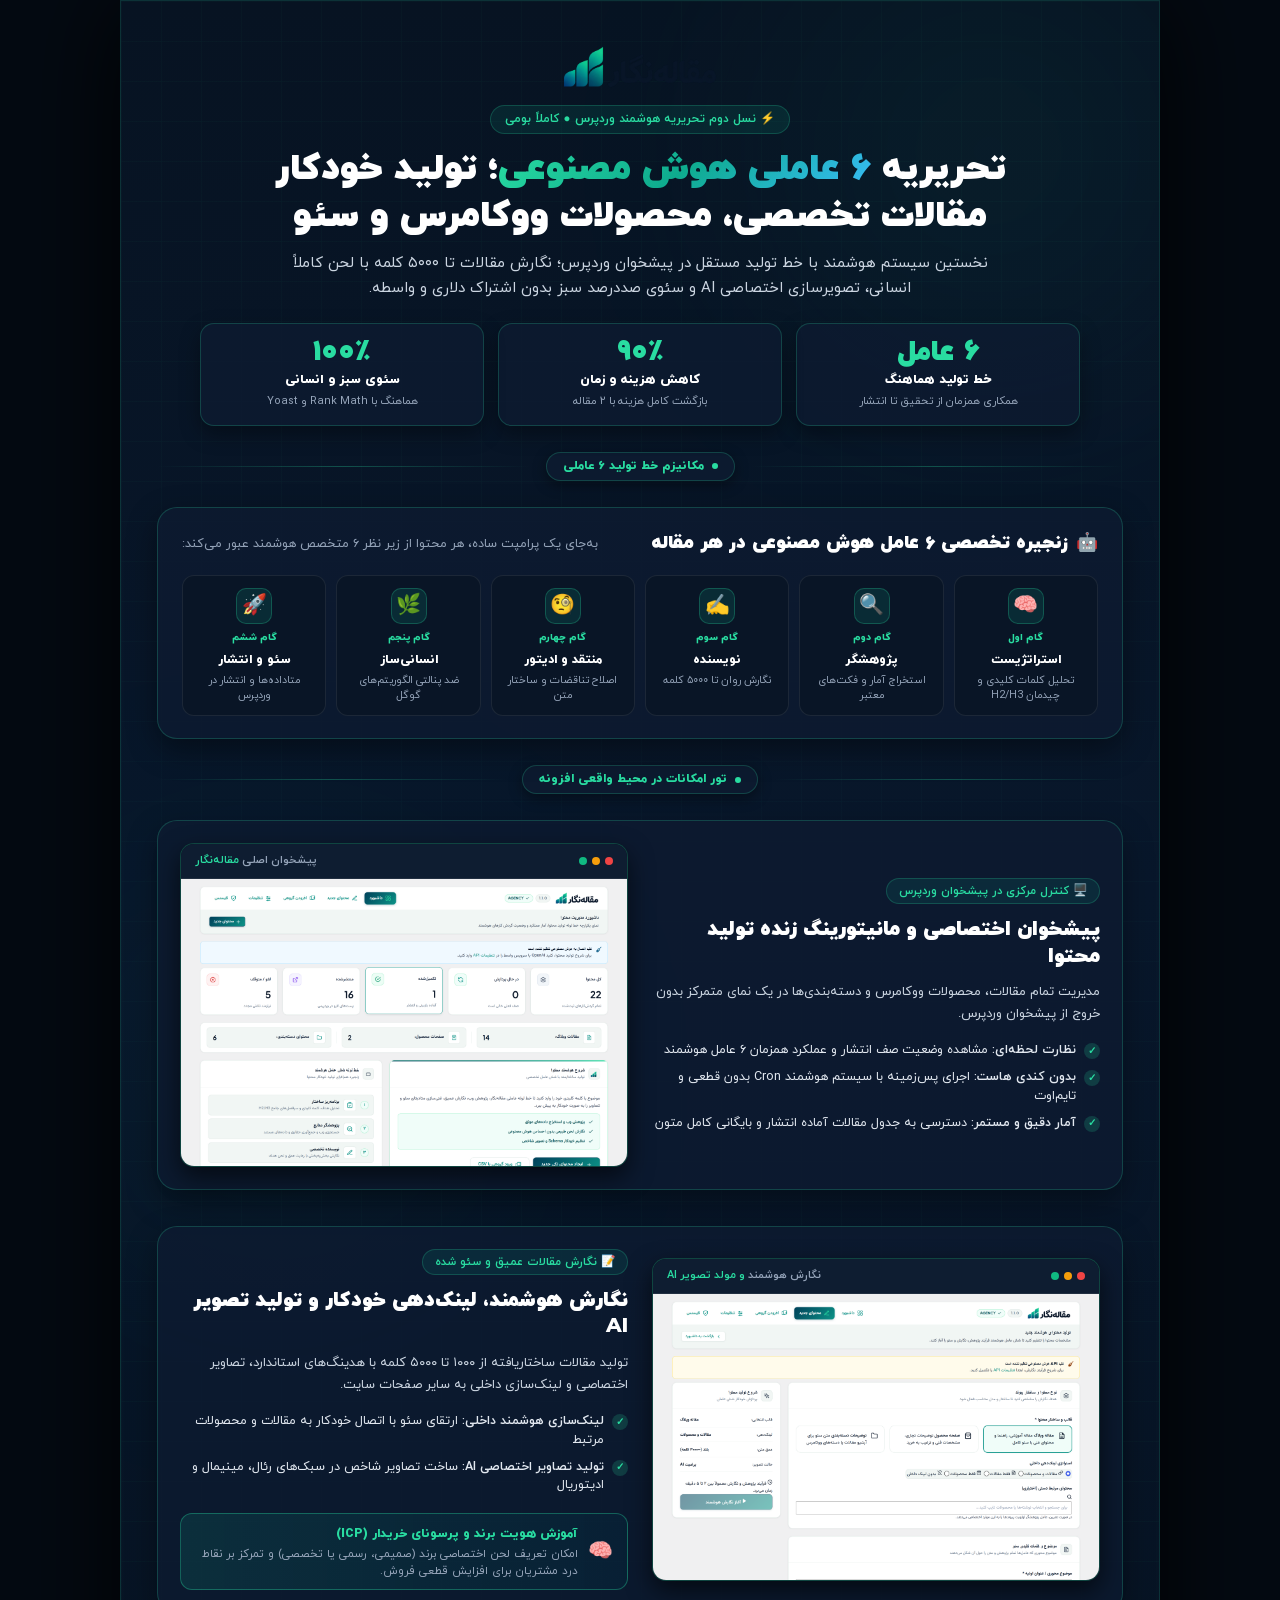
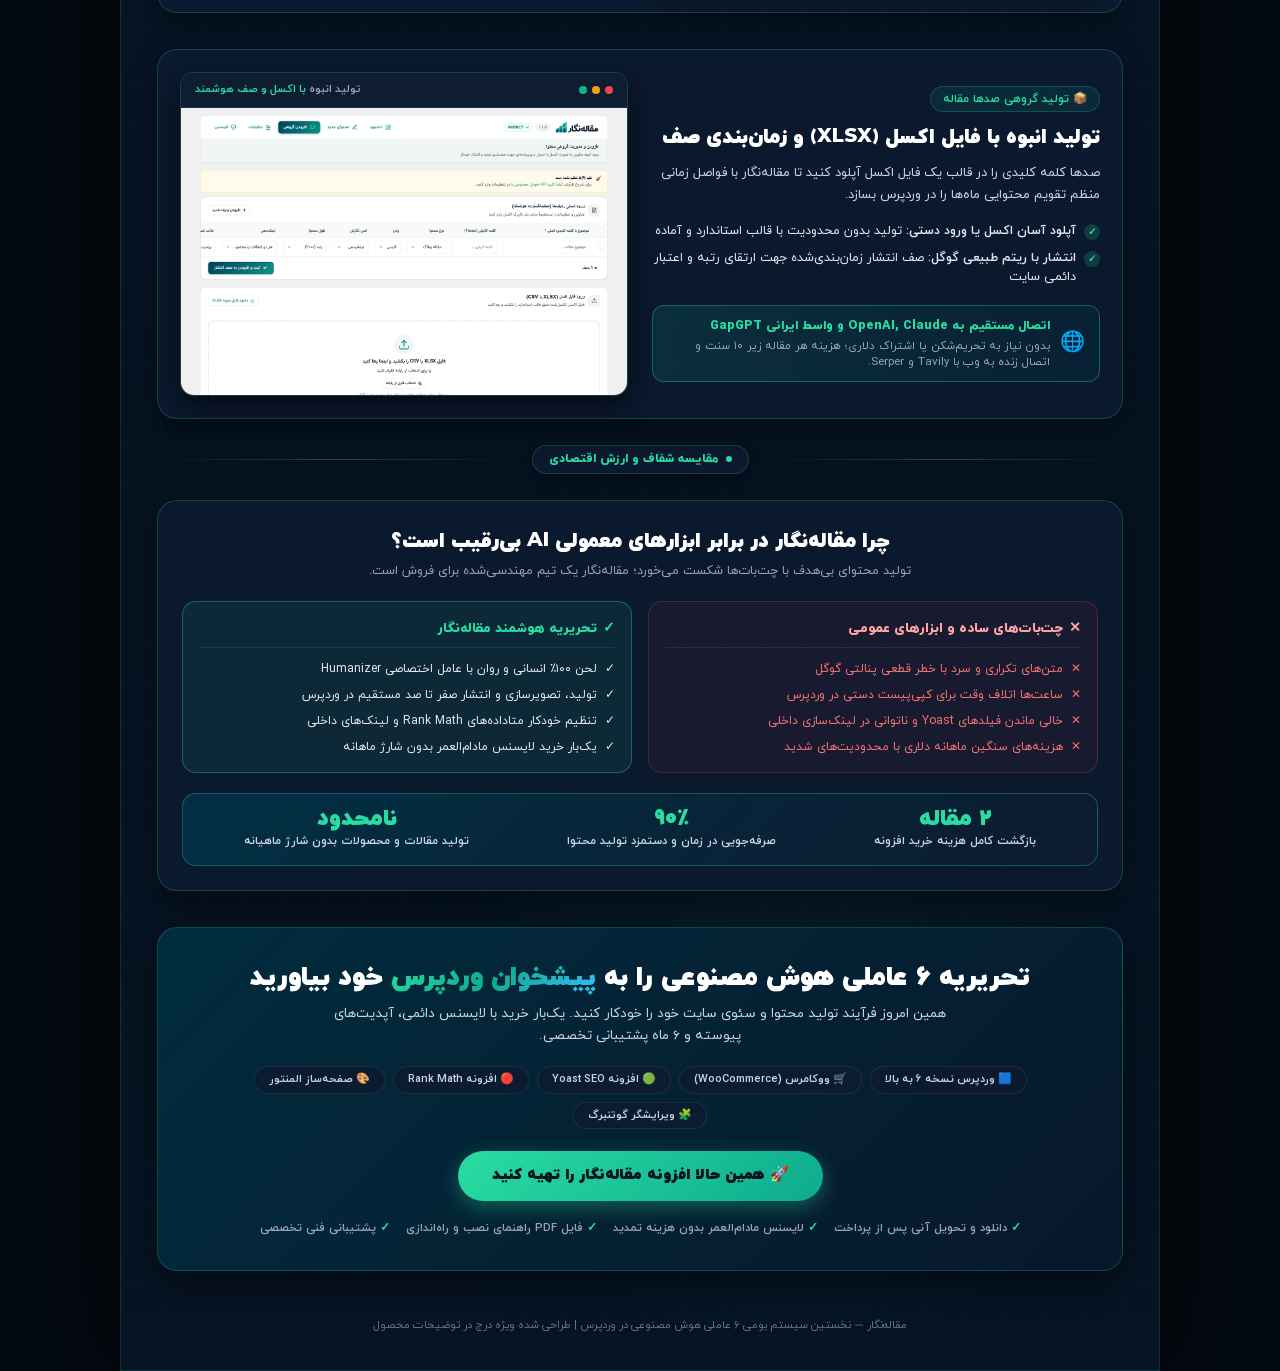
==== commit 808afa15: "Redesign infographic into compact product description poster with half-width split showcases, integr" ====
--- a/infographic/index.html
+++ b/infographic/index.html
@@ -4,17 +4,17 @@
   <meta charset="UTF-8" />
   <meta name="viewport" content="width=device-width, initial-scale=1.0" />
   <title>اینفوگرافیک رسمی مقاله‌نگار | تحریریه ۶ عاملی هوش مصنوعی وردپرس</title>
-  <meta name="description" content="اینفوگرافیک رسمی افزونه مقاله‌نگار — تولید خودکار مقالات تخصصی، محصولات ووکامرس، سئوی صددرصد سبز و درک هویت برند بدون اشتراک دلاری" />
+  <meta name="description" content="پوستر اینفوگرافیک جامع معرفی افزونه مقاله‌نگار — تولید خودکار مقالات تخصصی، محصولات ووکامرس، سئوی صددرصد سبز و درک هویت برند" />
   <link rel="icon" type="image/png" href="images/logo-mark.png" />
 
-  <!-- Typography: Local IRANYekanWeb + Google Fonts Fallback -->
+  <!-- Typography: Local IRANYekanWeb with Google Fonts Fallback -->
   <link rel="preconnect" href="https://fonts.googleapis.com" />
   <link rel="preconnect" href="https://fonts.gstatic.com" crossorigin />
   <link href="https://fonts.googleapis.com/css2?family=Plus+Jakarta+Sans:wght@600;700;800&family=Vazirmatn:wght@400;500;600;700;800;900&display=swap" rel="stylesheet" />
 
   <style>
     /* ==========================================================================
-       FONTS DEFINITION (Local IRANYekan with fallbacks)
+       FONTS (Local IRANYekan)
        ========================================================================== */
     @font-face {
       font-family: 'IRANYekan';
@@ -64,155 +64,139 @@
       box-sizing: border-box;
       margin: 0;
       padding: 0;
-      /* Disable all transitions and animations across the page */
       transition: none !important;
       animation: none !important;
     }
 
     :root {
-      /* Brand Color Tokens */
-      --mn-bg: #081527;
-      --mn-bg-card: rgba(13, 26, 45, 0.92);
-      --mn-bg-card-alt: rgba(18, 34, 58, 0.95);
-      --mn-marine-deep: #002B3B;
-      --mn-marine-mid: #00425B;
+      --mn-bg: #071322;
+      --mn-card-bg: rgba(13, 27, 48, 0.88);
+      --mn-card-solid: #0D1C32;
+      --mn-marine: #00364A;
       --mn-teal: #0EAB8E;
       --mn-mint: #29DCA1;
-      --mn-mint-glow: rgba(41, 220, 161, 0.16);
       --mn-border: rgba(41, 220, 161, 0.22);
       --mn-border-subtle: rgba(255, 255, 255, 0.08);
-      
-      /* Typography */
       --mn-text-white: #FFFFFF;
       --mn-text-light: #F1F5F9;
       --mn-text-muted: #94A3B8;
       --mn-text-dim: #64748B;
-      
-      /* Accents */
       --mn-accent-gold: #F59E0B;
       --mn-accent-green: #10B981;
-      --mn-accent-red: #EF4444;
     }
 
     html, body {
-      font-family: 'IRANYekan', 'Plus Jakarta Sans', 'Vazirmatn', -apple-system, BlinkMacSystemFont, 'Segoe UI', Roboto, sans-serif;
+      font-family: 'IRANYekan', 'Plus Jakarta Sans', 'Vazirmatn', -apple-system, sans-serif;
       direction: rtl;
-      background-color: var(--mn-bg);
+      background-color: #040A12;
       color: var(--mn-text-light);
       line-height: 1.6;
       -webkit-font-smoothing: antialiased;
-      -moz-osx-font-smoothing: grayscale;
     }
 
     /* ==========================================================================
-       CONTAINER & CANVAS
+       UNIFIED POSTER WRAPPER (Single continuous canvas, NO webpage borders)
        ========================================================================== */
-    .infographic-wrapper {
-      max-width: 1140px;
+    .infographic-poster {
+      max-width: 1040px;
       margin: 0 auto;
-      background: var(--mn-bg);
+      background: linear-gradient(180deg, #071322 0%, #08172B 30%, #061220 70%, #071424 100%);
       position: relative;
       overflow: hidden;
-      border-left: 1px solid var(--mn-border-subtle);
-      border-right: 1px solid var(--mn-border-subtle);
-      box-shadow: 0 0 80px rgba(0, 0, 0, 0.85);
-    }
-
-    /* Subtle static grid pattern */
-    .bg-grid {
+      box-shadow: 0 0 100px rgba(0, 0, 0, 0.9);
+      border: 1px solid rgba(41, 220, 161, 0.15);
+      padding: 44px 36px 36px;
+    }
+
+    /* Subtle background grid pattern */
+    .poster-grid {
       position: absolute;
       inset: 0;
       background-image: 
-        linear-gradient(rgba(41, 220, 161, 0.03) 1px, transparent 1px),
-        linear-gradient(90deg, rgba(41, 220, 161, 0.03) 1px, transparent 1px);
-      background-size: 48px 48px;
+        linear-gradient(rgba(41, 220, 161, 0.025) 1px, transparent 1px),
+        linear-gradient(90deg, rgba(41, 220, 161, 0.025) 1px, transparent 1px);
+      background-size: 40px 40px;
       pointer-events: none;
       z-index: 0;
     }
 
-    /* Static background glows */
-    .bg-glow {
+    /* Connecting gradient glows */
+    .glow-blob {
       position: absolute;
       border-radius: 50%;
-      filter: blur(140px);
+      filter: blur(120px);
       pointer-events: none;
       z-index: 0;
-      opacity: 0.45;
-    }
-    .glow-top {
-      width: 600px;
-      height: 600px;
-      background: radial-gradient(circle, rgba(41, 220, 161, 0.22) 0%, rgba(0, 66, 91, 0.15) 70%, transparent 100%);
-      top: -150px;
-      right: -100px;
-    }
-    .glow-mid {
-      width: 650px;
-      height: 650px;
-      background: radial-gradient(circle, rgba(14, 171, 142, 0.18) 0%, rgba(0, 43, 59, 0.12) 70%, transparent 100%);
-      top: 1400px;
-      left: -150px;
-    }
-    .glow-bottom {
-      width: 700px;
-      height: 700px;
-      background: radial-gradient(circle, rgba(41, 220, 161, 0.18) 0%, rgba(0, 66, 91, 0.2) 70%, transparent 100%);
-      bottom: -150px;
+      opacity: 0.4;
+    }
+    .glow-1 {
+      width: 500px;
+      height: 500px;
+      background: radial-gradient(circle, rgba(41, 220, 161, 0.22) 0%, rgba(0, 54, 74, 0.15) 70%, transparent 100%);
+      top: -100px;
+      right: -80px;
+    }
+    .glow-2 {
+      width: 550px;
+      height: 550px;
+      background: radial-gradient(circle, rgba(14, 171, 142, 0.18) 0%, rgba(0, 35, 50, 0.1) 70%, transparent 100%);
+      top: 800px;
+      left: -120px;
+    }
+    .glow-3 {
+      width: 500px;
+      height: 500px;
+      background: radial-gradient(circle, rgba(41, 220, 161, 0.18) 0%, rgba(0, 54, 74, 0.2) 70%, transparent 100%);
+      bottom: 100px;
       right: 10%;
     }
 
+    /* Content wrapper to float above glow/grid */
+    .poster-content {
+      position: relative;
+      z-index: 2;
+      display: flex;
+      flex-direction: column;
+      gap: 36px;
+    }
+
     /* ==========================================================================
-       SECTION COMMON STYLES
+       CONTINUOUS VISUAL CONNECTOR (Ribbon & Floating Pins)
        ========================================================================== */
-    .section {
-      position: relative;
-      z-index: 1;
-      padding: 56px 40px;
-      border-bottom: 1px solid var(--mn-border-subtle);
-    }
-
-    .section-pill-badge {
+    .flow-connector {
+      display: flex;
+      align-items: center;
+      justify-content: center;
+      gap: 16px;
+      margin: -10px 0;
+    }
+    .flow-line {
+      height: 1px;
+      flex: 1;
+      background: linear-gradient(90deg, transparent, rgba(41, 220, 161, 0.3), transparent);
+    }
+    .flow-node {
       display: inline-flex;
       align-items: center;
-      gap: 10px;
-      background: rgba(14, 171, 142, 0.12);
+      gap: 8px;
+      background: rgba(13, 27, 48, 0.95);
       border: 1px solid var(--mn-border);
+      padding: 4px 16px;
       border-radius: 100px;
-      padding: 5px 18px;
-      font-size: 13px;
-      font-weight: 700;
+      font-size: 12px;
+      font-weight: 800;
       color: var(--mn-mint);
-      margin-bottom: 16px;
-    }
-    .section-pill-badge .pill-num {
-      background: linear-gradient(135deg, var(--mn-mint) 0%, var(--mn-teal) 100%);
-      color: #04121F;
-      font-weight: 900;
-      padding: 2px 8px;
-      border-radius: 20px;
-      font-size: 12px;
-    }
-
-    .section-title {
-      font-size: 32px;
-      font-weight: 900;
-      color: var(--mn-text-white);
-      margin-bottom: 10px;
-      line-height: 1.3;
-      letter-spacing: -0.5px;
-    }
-
-    .section-subtitle {
-      font-size: 15px;
-      color: var(--mn-text-muted);
-      max-width: 680px;
-      margin-bottom: 32px;
-      line-height: 1.7;
-    }
-
-    .text-mint {
-      color: var(--mn-mint);
-    }
+      box-shadow: 0 4px 14px rgba(0, 0, 0, 0.4);
+    }
+    .flow-node-dot {
+      width: 6px;
+      height: 6px;
+      border-radius: 50%;
+      background: var(--mn-mint);
+    }
+
+    /* Common Typography Utility */
+    .text-mint { color: var(--mn-mint); }
     .text-gradient {
       background: linear-gradient(135deg, #29DCA1 0%, #0EAB8E 50%, #38BDF8 100%);
       -webkit-background-clip: text;
@@ -221,1001 +205,868 @@
     }
 
     /* ==========================================================================
-       1. HERO SECTION (Punchy, Clean, Official Brand)
+       1. HERO HEADER BLOCK (Compact, Poster-Style)
        ========================================================================== */
-    .hero-section {
-      padding: 54px 40px 48px;
+    .poster-header {
       text-align: center;
       display: flex;
       flex-direction: column;
       align-items: center;
-    }
-
-    .hero-brand-bar {
+      position: relative;
+    }
+
+    .brand-top-row {
       display: flex;
       align-items: center;
       justify-content: center;
-      gap: 16px;
-      margin-bottom: 24px;
-    }
-    .hero-brand-logo {
-      height: 48px;
+      gap: 14px;
+      margin-bottom: 16px;
+    }
+    .brand-logo-img {
+      height: 44px;
       width: auto;
       object-fit: contain;
     }
 
-    .hero-main-title {
-      font-size: 44px;
+    .poster-badge {
+      display: inline-flex;
+      align-items: center;
+      gap: 8px;
+      background: rgba(14, 171, 142, 0.12);
+      border: 1px solid var(--mn-border);
+      border-radius: 100px;
+      padding: 4px 14px;
+      font-size: 12px;
+      font-weight: 700;
+      color: var(--mn-mint);
+      margin-bottom: 12px;
+    }
+
+    .poster-main-title {
+      font-size: 36px;
       font-weight: 900;
-      line-height: 1.25;
+      line-height: 1.3;
+      margin-bottom: 12px;
+      color: var(--mn-text-white);
+      max-width: 840px;
+    }
+
+    .poster-sub-title {
+      font-size: 15px;
+      color: #CBD5E1;
+      max-width: 720px;
+      margin-bottom: 22px;
+      line-height: 1.65;
+    }
+
+    /* 3 Outcome Metrics in a neat bar */
+    .hero-stat-bar {
+      display: grid;
+      grid-template-columns: repeat(3, 1fr);
+      gap: 14px;
+      width: 100%;
+      max-width: 880px;
+    }
+    .stat-bar-box {
+      background: var(--mn-card-bg);
+      border: 1px solid var(--mn-border);
+      border-radius: 14px;
+      padding: 14px 16px;
+      text-align: center;
+      box-shadow: 0 8px 20px rgba(0, 0, 0, 0.35);
+    }
+    .stat-bar-val {
+      font-size: 28px;
+      font-weight: 900;
+      line-height: 1;
+      margin-bottom: 4px;
+      color: var(--mn-mint);
+    }
+    .stat-bar-title {
+      font-size: 13px;
+      font-weight: 800;
+      color: var(--mn-text-white);
+      margin-bottom: 2px;
+    }
+    .stat-bar-desc {
+      font-size: 11px;
+      color: var(--mn-text-muted);
+    }
+
+    /* ==========================================================================
+       2. THE 6-AGENT PIPELINE (Connected Streamlined Flow)
+       ========================================================================== */
+    .pipeline-section {
+      background: var(--mn-card-bg);
+      border: 1px solid var(--mn-border);
+      border-radius: 20px;
+      padding: 22px 24px;
+      position: relative;
+      box-shadow: 0 10px 30px rgba(0, 0, 0, 0.4);
+    }
+    .pipeline-header {
+      display: flex;
+      align-items: center;
+      justify-content: space-between;
       margin-bottom: 16px;
-      color: var(--mn-text-white);
-      max-width: 900px;
-    }
-
-    .hero-sub-title {
-      font-size: 17px;
-      font-weight: 500;
-      color: #CBD5E1;
-      max-width: 740px;
-      margin-bottom: 28px;
-      line-height: 1.7;
-    }
-
-    /* Feature tags strip */
-    .hero-tags-row {
-      display: flex;
       flex-wrap: wrap;
       gap: 10px;
+    }
+    .pipeline-header h3 {
+      font-size: 18px;
+      font-weight: 900;
+      color: var(--mn-text-white);
+      display: flex;
+      align-items: center;
+      gap: 8px;
+    }
+    .pipeline-header p {
+      font-size: 12.5px;
+      color: var(--mn-text-muted);
+    }
+
+    .pipeline-chips-grid {
+      display: grid;
+      grid-template-columns: repeat(6, 1fr);
+      gap: 10px;
+    }
+    .agent-mini-card {
+      background: #091526;
+      border: 1px solid rgba(255, 255, 255, 0.08);
+      border-radius: 12px;
+      padding: 12px 10px;
+      text-align: center;
+      display: flex;
+      flex-direction: column;
+      align-items: center;
+      gap: 6px;
+    }
+    .agent-mini-icon {
+      font-size: 20px;
+      width: 36px;
+      height: 36px;
+      border-radius: 10px;
+      background: rgba(14, 171, 142, 0.15);
+      border: 1px solid rgba(41, 220, 161, 0.25);
+      display: flex;
+      align-items: center;
       justify-content: center;
-      margin-bottom: 36px;
-    }
-    .hero-tag {
-      background: rgba(14, 28, 48, 0.85);
-      border: 1px solid rgba(41, 220, 161, 0.25);
-      border-radius: 100px;
-      padding: 7px 18px;
-      font-size: 13px;
-      font-weight: 600;
-      color: #E2E8F0;
-      display: inline-flex;
-      align-items: center;
-      gap: 8px;
-    }
-    .hero-tag .tag-dot {
-      width: 7px;
-      height: 7px;
-      border-radius: 50%;
-      background: var(--mn-mint);
-    }
-
-    /* 3 Outcome Metrics */
-    .hero-metrics-grid {
-      display: grid;
-      grid-template-columns: repeat(3, 1fr);
-      gap: 20px;
-      width: 100%;
-      max-width: 960px;
-    }
-    .metric-card {
-      background: linear-gradient(180deg, rgba(14, 28, 48, 0.9) 0%, rgba(7, 18, 33, 0.95) 100%);
-      border: 1px solid var(--mn-border);
-      border-radius: 18px;
-      padding: 22px 18px;
-      text-align: center;
-      box-shadow: 0 10px 25px rgba(0, 0, 0, 0.4);
-    }
-    .metric-val {
-      font-size: 38px;
-      font-weight: 900;
-      line-height: 1;
-      margin-bottom: 8px;
-      background: linear-gradient(135deg, #29DCA1 0%, #0EAB8E 100%);
-      -webkit-background-clip: text;
-      -webkit-text-fill-color: transparent;
-      background-clip: text;
-    }
-    .metric-title {
-      font-size: 14px;
+    }
+    .agent-mini-num {
+      font-size: 10px;
+      font-weight: 800;
+      color: var(--mn-mint);
+    }
+    .agent-mini-title {
+      font-size: 12.5px;
       font-weight: 800;
       color: var(--mn-text-white);
-      margin-bottom: 4px;
-    }
-    .metric-desc {
-      font-size: 12px;
+      line-height: 1.3;
+    }
+    .agent-mini-role {
+      font-size: 10.5px;
       color: var(--mn-text-muted);
+      line-height: 1.4;
     }
 
     /* ==========================================================================
-       2. 6-AGENT PIPELINE (The Killer Differentiator)
+       3. 50/50 SPLIT PRODUCT SHOWCASES (Half Width Screenshots + Text Beside)
        ========================================================================== */
-    .pipeline-grid {
+    .showcase-split-row {
       display: grid;
-      grid-template-columns: repeat(3, 1fr);
-      gap: 16px;
-    }
-    .agent-card {
-      background: var(--mn-bg-card);
+      grid-template-columns: 1fr 1fr;
+      gap: 24px;
+      align-items: center;
+      background: var(--mn-card-bg);
       border: 1px solid var(--mn-border);
-      border-radius: 16px;
-      padding: 20px;
+      border-radius: 20px;
+      padding: 22px;
+      box-shadow: 0 12px 30px rgba(0, 0, 0, 0.35);
       position: relative;
     }
-    .agent-header {
-      display: flex;
-      align-items: center;
-      justify-content: space-between;
-      margin-bottom: 12px;
-    }
-    .agent-badge-step {
-      font-size: 11px;
-      font-weight: 800;
-      padding: 3px 10px;
-      border-radius: 20px;
-      background: rgba(41, 220, 161, 0.12);
-      color: var(--mn-mint);
-      border: 1px solid rgba(41, 220, 161, 0.3);
-    }
-    .agent-icon {
-      font-size: 24px;
-      width: 42px;
-      height: 42px;
-      border-radius: 12px;
-      background: rgba(14, 171, 142, 0.15);
-      display: flex;
-      align-items: center;
-      justify-content: center;
-    }
-    .agent-name {
-      font-size: 16px;
-      font-weight: 800;
-      color: var(--mn-text-white);
-      margin-bottom: 6px;
-    }
-    .agent-task {
-      font-size: 13px;
-      color: var(--mn-text-muted);
-      line-height: 1.6;
-    }
-
-    /* ==========================================================================
-       3. KILLER PRODUCT SHOWCASES (Real Screenshots + Feature Chips)
-       ========================================================================== */
-    .showcase-block {
-      margin-bottom: 44px;
-    }
-    .showcase-block:last-child {
-      margin-bottom: 0;
-    }
-
-    .window-frame {
-      background: #0B1728;
-      border: 1px solid var(--mn-border);
-      border-radius: 18px;
+
+    /* Mockup window box (Half Width) */
+    .mockup-half-box {
+      background: #071220;
+      border: 1px solid rgba(41, 220, 161, 0.25);
+      border-radius: 14px;
       overflow: hidden;
-      box-shadow: 0 16px 40px rgba(0, 0, 0, 0.6);
-    }
-    .window-header {
-      background: #112239;
-      padding: 12px 20px;
+      box-shadow: 0 10px 25px rgba(0, 0, 0, 0.6);
+    }
+    .mockup-bar {
+      background: #0E1D31;
+      padding: 8px 14px;
       display: flex;
       align-items: center;
       justify-content: space-between;
       border-bottom: 1px solid rgba(255, 255, 255, 0.08);
     }
-    .window-dots {
-      display: flex;
-      gap: 7px;
-    }
-    .dot {
-      width: 10px;
-      height: 10px;
+    .mockup-dots {
+      display: flex;
+      gap: 5px;
+    }
+    .m-dot {
+      width: 8px;
+      height: 8px;
       border-radius: 50%;
     }
-    .dot-red { background: #EF4444; }
-    .dot-yellow { background: #F59E0B; }
-    .dot-green { background: #10B981; }
-
-    .window-title {
-      font-size: 13px;
+    .m-dot.red { background: #EF4444; }
+    .m-dot.yellow { background: #F59E0B; }
+    .m-dot.green { background: #10B981; }
+
+    .mockup-tag {
+      font-size: 11px;
       font-weight: 700;
-      color: #CBD5E1;
-    }
-    .window-title strong {
+      color: #94A3B8;
+    }
+    .mockup-tag strong {
       color: var(--mn-mint);
     }
 
-    .window-body {
-      position: relative;
-      width: 100%;
-      background: #060E1A;
-    }
-    .window-body img {
+    .mockup-img {
       width: 100%;
       height: auto;
       display: block;
       object-fit: cover;
     }
 
-    .window-footer-chips {
-      display: flex;
-      flex-wrap: wrap;
+    /* Content side (Half Width) */
+    .showcase-text-col {
+      display: flex;
+      flex-direction: column;
+      gap: 12px;
+    }
+    .showcase-tag-pill {
+      align-self: flex-start;
+      display: inline-flex;
+      align-items: center;
+      gap: 6px;
+      background: rgba(14, 171, 142, 0.12);
+      border: 1px solid var(--mn-border);
+      padding: 3px 12px;
+      border-radius: 100px;
+      font-size: 11.5px;
+      font-weight: 700;
+      color: var(--mn-mint);
+    }
+    .showcase-h4 {
+      font-size: 20px;
+      font-weight: 900;
+      color: var(--mn-text-white);
+      line-height: 1.35;
+    }
+    .showcase-p {
+      font-size: 13px;
+      color: #CBD5E1;
+      line-height: 1.65;
+    }
+
+    .showcase-bullets {
+      list-style: none;
+      display: flex;
+      flex-direction: column;
+      gap: 8px;
+      margin-top: 4px;
+    }
+    .showcase-bullet-item {
+      display: flex;
+      align-items: flex-start;
+      gap: 8px;
+      font-size: 12.5px;
+      color: #E2E8F0;
+      line-height: 1.5;
+    }
+    .bullet-icon {
+      width: 16px;
+      height: 16px;
+      border-radius: 50%;
+      background: rgba(41, 220, 161, 0.18);
+      color: var(--mn-mint);
+      display: flex;
+      align-items: center;
+      justify-content: center;
+      font-size: 10px;
+      font-weight: 900;
+      flex-shrink: 0;
+      margin-top: 2px;
+    }
+
+    /* Embedded Highlight Badges for Mentioned Features (Brand Identity & APIs) */
+    .integrated-callout-badge {
+      display: flex;
+      align-items: center;
       gap: 10px;
-      padding: 14px 20px;
-      background: rgba(11, 23, 40, 0.98);
-      border-top: 1px solid rgba(255, 255, 255, 0.06);
-    }
-    .chip {
-      display: inline-flex;
-      align-items: center;
-      gap: 6px;
-      background: rgba(14, 171, 142, 0.1);
-      border: 1px solid rgba(41, 220, 161, 0.25);
-      padding: 5px 12px;
-      border-radius: 100px;
-      font-size: 12px;
-      font-weight: 600;
-      color: #E2E8F0;
-    }
-    .chip-bullet {
-      width: 6px;
-      height: 6px;
-      border-radius: 50%;
-      background: var(--mn-mint);
-    }
-
-    /* 2-column feature highlight bullets under showcase */
-    .showcase-highlights {
+      background: linear-gradient(90deg, rgba(14, 171, 142, 0.15), rgba(0, 54, 74, 0.25));
+      border: 1px solid rgba(41, 220, 161, 0.35);
+      border-radius: 12px;
+      padding: 10px 14px;
+      margin-top: 6px;
+    }
+    .callout-ico {
+      font-size: 20px;
+      flex-shrink: 0;
+    }
+    .callout-text h5 {
+      font-size: 12.5px;
+      font-weight: 800;
+      color: var(--mn-mint);
+      margin-bottom: 2px;
+    }
+    .callout-text p {
+      font-size: 11.5px;
+      color: #94A3B8;
+      line-height: 1.45;
+    }
+
+    /* ==========================================================================
+       4. COMPARISON & ECONOMIC VALUE (Compact Combined Box)
+       ========================================================================== */
+    .matrix-combined-card {
+      background: var(--mn-card-bg);
+      border: 1px solid var(--mn-border);
+      border-radius: 20px;
+      padding: 24px;
+      box-shadow: 0 10px 30px rgba(0, 0, 0, 0.4);
+    }
+    .matrix-title-row {
+      text-align: center;
+      margin-bottom: 20px;
+    }
+    .matrix-title-row h3 {
+      font-size: 20px;
+      font-weight: 900;
+      color: var(--mn-text-white);
+      margin-bottom: 4px;
+    }
+    .matrix-title-row p {
+      font-size: 12.5px;
+      color: var(--mn-text-muted);
+    }
+
+    .compare-side-by-side {
       display: grid;
       grid-template-columns: 1fr 1fr;
       gap: 16px;
-      margin-top: 16px;
-    }
-    .highlight-box {
-      background: var(--mn-bg-card);
-      border: 1px solid var(--mn-border-subtle);
+      margin-bottom: 20px;
+    }
+    .c-column {
       border-radius: 14px;
-      padding: 16px 18px;
+      padding: 16px;
+    }
+    .c-column.bad {
+      background: rgba(239, 68, 68, 0.06);
+      border: 1px solid rgba(239, 68, 68, 0.25);
+    }
+    .c-column.good {
+      background: rgba(41, 220, 161, 0.08);
+      border: 1px solid rgba(41, 220, 161, 0.35);
+    }
+    .c-col-header {
+      font-size: 13.5px;
+      font-weight: 800;
+      margin-bottom: 12px;
+      padding-bottom: 8px;
+      border-bottom: 1px solid rgba(255, 255, 255, 0.08);
+      display: flex;
+      align-items: center;
+      gap: 6px;
+    }
+    .c-column.bad .c-col-header { color: #FCA5A5; }
+    .c-column.good .c-col-header { color: var(--mn-mint); }
+
+    .c-list {
+      list-style: none;
+      display: flex;
+      flex-direction: column;
+      gap: 8px;
+    }
+    .c-item {
       display: flex;
       align-items: flex-start;
-      gap: 12px;
-    }
-    .highlight-icon-box {
-      width: 38px;
-      height: 38px;
-      border-radius: 10px;
-      background: rgba(41, 220, 161, 0.12);
-      border: 1px solid rgba(41, 220, 161, 0.25);
-      display: flex;
-      align-items: center;
-      justify-content: center;
-      font-size: 18px;
-      flex-shrink: 0;
-    }
-    .highlight-title {
-      font-size: 14px;
-      font-weight: 800;
-      color: var(--mn-text-white);
-      margin-bottom: 4px;
-    }
-    .highlight-desc {
+      gap: 8px;
       font-size: 12px;
-      color: var(--mn-text-muted);
-      line-height: 1.55;
-    }
-
-    /* ==========================================================================
-       4. COMPARISON MATRIX (Abzaraye mamooli vs MaghaleNegar)
-       ========================================================================== */
-    .compare-container {
-      display: grid;
-      grid-template-columns: 1fr 1fr;
-      gap: 20px;
-    }
-    .compare-box {
-      border-radius: 18px;
-      padding: 24px;
-      position: relative;
-    }
-    .compare-box.bad {
-      background: linear-gradient(180deg, rgba(239, 68, 68, 0.08) 0%, rgba(18, 22, 33, 0.95) 100%);
-      border: 1px solid rgba(239, 68, 68, 0.28);
-    }
-    .compare-box.good {
-      background: linear-gradient(180deg, rgba(41, 220, 161, 0.09) 0%, rgba(13, 26, 45, 0.95) 100%);
-      border: 1px solid var(--mn-border);
-    }
-    .compare-header-row {
-      display: flex;
-      align-items: center;
-      gap: 10px;
-      font-size: 17px;
-      font-weight: 800;
-      margin-bottom: 18px;
-      padding-bottom: 14px;
-      border-bottom: 1px solid rgba(255, 255, 255, 0.08);
-    }
-    .compare-box.bad .compare-header-row { color: #FCA5A5; }
-    .compare-box.good .compare-header-row { color: var(--mn-mint); }
-
-    .compare-items {
-      list-style: none;
+      line-height: 1.5;
+    }
+    .c-column.bad .c-item { color: #F87171; }
+    .c-column.good .c-item { color: #E2E8F0; }
+
+    /* ROI Strip below comparison */
+    .roi-strip-banner {
+      background: linear-gradient(135deg, rgba(0, 54, 74, 0.8) 0%, rgba(13, 27, 48, 0.95) 100%);
+      border: 1px solid rgba(41, 220, 161, 0.3);
+      border-radius: 14px;
+      padding: 14px 20px;
+      display: flex;
+      align-items: center;
+      justify-content: space-around;
+      flex-wrap: wrap;
+      gap: 16px;
+      text-align: center;
+    }
+    .roi-badge-item {
       display: flex;
       flex-direction: column;
-      gap: 12px;
-    }
-    .compare-item-row {
-      display: flex;
-      align-items: flex-start;
-      gap: 10px;
-      font-size: 13px;
-      line-height: 1.6;
-    }
-    .compare-box.bad .compare-item-row { color: #F87171; }
-    .compare-box.good .compare-item-row { color: #E2E8F0; }
-
-    .check-icon {
-      width: 20px;
-      height: 20px;
-      border-radius: 50%;
-      display: flex;
-      align-items: center;
-      justify-content: center;
-      font-size: 11px;
+      align-items: center;
+    }
+    .roi-badge-val {
+      font-size: 22px;
       font-weight: 900;
-      flex-shrink: 0;
-      margin-top: 2px;
-    }
-    .check-icon.bad {
-      background: rgba(239, 68, 68, 0.2);
-      color: #EF4444;
-      border: 1px solid rgba(239, 68, 68, 0.4);
-    }
-    .check-icon.good {
-      background: rgba(41, 220, 161, 0.2);
       color: var(--mn-mint);
-      border: 1px solid rgba(41, 220, 161, 0.4);
-    }
-
-    /* ==========================================================================
-       5. ROI & ECONOMIC VALUE
-       ========================================================================== */
-    .roi-strip-grid {
-      display: grid;
-      grid-template-columns: repeat(4, 1fr);
-      gap: 14px;
-      margin-bottom: 32px;
-    }
-    .roi-stat-box {
-      background: var(--mn-bg-card);
-      border: 1px solid var(--mn-border);
-      border-radius: 14px;
-      padding: 18px 14px;
-      text-align: center;
-    }
-    .roi-stat-num {
-      font-size: 30px;
-      font-weight: 900;
       line-height: 1;
-      margin-bottom: 6px;
-      color: var(--mn-mint);
-    }
-    .roi-stat-label {
-      font-size: 12px;
+      margin-bottom: 2px;
+    }
+    .roi-badge-lbl {
+      font-size: 11.5px;
       color: #CBD5E1;
       font-weight: 600;
-      line-height: 1.4;
-    }
-
-    /* Ecosystem compatibility badges */
-    .compat-row {
+    }
+
+    /* ==========================================================================
+       5. COMPATIBILITY & CLOSING CTA BANNER
+       ========================================================================== */
+    .poster-cta-box {
+      background: linear-gradient(135deg, #002D3E 0%, #08172B 100%);
+      border: 1px solid var(--mn-border);
+      border-radius: 20px;
+      padding: 32px 28px;
+      text-align: center;
+      position: relative;
+      box-shadow: 0 14px 40px rgba(0, 0, 0, 0.5);
+    }
+    .cta-heading-main {
+      font-size: 26px;
+      font-weight: 900;
+      color: var(--mn-text-white);
+      margin-bottom: 8px;
+      line-height: 1.35;
+    }
+    .cta-desc-sub {
+      font-size: 13.5px;
+      color: #CBD5E1;
+      max-width: 620px;
+      margin: 0 auto 20px;
+      line-height: 1.6;
+    }
+
+    .compat-pills-row {
       display: flex;
       flex-wrap: wrap;
-      gap: 10px;
+      gap: 8px;
       justify-content: center;
-      margin-top: 24px;
-    }
-    .compat-pill {
-      background: rgba(18, 34, 58, 0.9);
+      margin-bottom: 22px;
+    }
+    .c-pill {
+      background: rgba(13, 27, 48, 0.9);
       border: 1px solid var(--mn-border-subtle);
       border-radius: 100px;
-      padding: 6px 16px;
-      font-size: 12px;
+      padding: 4px 14px;
+      font-size: 11px;
       font-weight: 700;
       color: #CBD5E1;
+    }
+
+    .cta-action-btn {
       display: inline-flex;
       align-items: center;
-      gap: 6px;
-    }
-
-    /* ==========================================================================
-       6. CONVERSION CTA BANNER
-       ========================================================================== */
-    .cta-banner-box {
-      background: linear-gradient(135deg, rgba(0, 43, 59, 0.95) 0%, rgba(14, 28, 48, 0.98) 100%);
-      border: 1px solid var(--mn-border);
-      border-radius: 24px;
-      padding: 44px 32px;
-      text-align: center;
-      position: relative;
-      overflow: hidden;
-      box-shadow: 0 16px 50px rgba(0, 0, 0, 0.5);
-    }
-    .cta-heading {
-      font-size: 34px;
-      font-weight: 900;
-      color: var(--mn-text-white);
-      margin-bottom: 12px;
-      line-height: 1.3;
-    }
-    .cta-desc {
-      font-size: 15px;
-      color: #CBD5E1;
-      max-width: 640px;
-      margin: 0 auto 28px;
-      line-height: 1.7;
-    }
-
-    .cta-btn-link {
-      display: inline-flex;
-      align-items: center;
       justify-content: center;
-      gap: 10px;
+      gap: 8px;
       background: linear-gradient(135deg, #29DCA1 0%, #0EAB8E 100%);
       color: #04121F;
-      font-size: 16px;
+      font-size: 15px;
       font-weight: 900;
-      padding: 15px 36px;
+      padding: 13px 34px;
       border-radius: 100px;
       text-decoration: none;
-      box-shadow: 0 8px 24px rgba(41, 220, 161, 0.35);
+      box-shadow: 0 6px 20px rgba(41, 220, 161, 0.35);
       border: none;
       cursor: pointer;
     }
 
-    .cta-perks-row {
+    .cta-guarantee-chips {
       display: flex;
       flex-wrap: wrap;
       justify-content: center;
-      gap: 20px;
-      margin-top: 22px;
-      font-size: 12px;
+      gap: 16px;
+      margin-top: 18px;
+      font-size: 11.5px;
       font-weight: 600;
       color: var(--mn-text-muted);
     }
-    .cta-perk-item {
-      display: inline-flex;
-      align-items: center;
-      gap: 6px;
-    }
-    .cta-perk-item span {
+    .cta-g-item span {
       color: var(--mn-mint);
     }
 
+    /* Small credit line */
+    .poster-footer-strip {
+      text-align: center;
+      font-size: 11px;
+      color: var(--mn-text-dim);
+      padding-top: 10px;
+    }
+
     /* ==========================================================================
-       FOOTER
+       RESPONSIVE ADJUSTMENTS
        ========================================================================== */
-    .infographic-footer {
-      padding: 24px 40px;
-      background: #050E1A;
-      display: flex;
-      align-items: center;
-      justify-content: space-between;
-      font-size: 12px;
-      color: var(--mn-text-dim);
-      border-top: 1px solid rgba(255, 255, 255, 0.05);
-    }
-    .infographic-footer a {
-      color: var(--mn-mint);
-      text-decoration: none;
-      font-weight: 700;
-    }
-
-    /* ==========================================================================
-       RESPONSIVE ADJUSTMENTS (Maintains 100% static perfection)
-       ========================================================================== */
-    @media (max-width: 900px) {
-      .hero-main-title { font-size: 32px; }
-      .hero-metrics-grid { grid-template-columns: 1fr; }
-      .pipeline-grid { grid-template-columns: 1fr; }
-      .showcase-highlights { grid-template-columns: 1fr; }
-      .compare-container { grid-template-columns: 1fr; }
-      .roi-strip-grid { grid-template-columns: 1fr 1fr; }
-      .section { padding: 40px 20px; }
-      .cta-heading { font-size: 26px; }
+    @media (max-width: 860px) {
+      .infographic-poster { padding: 28px 18px; }
+      .poster-main-title { font-size: 26px; }
+      .hero-stat-bar { grid-template-columns: 1fr; }
+      .pipeline-chips-grid { grid-template-columns: repeat(3, 1fr); }
+      .showcase-split-row { grid-template-columns: 1fr; gap: 16px; }
+      .compare-side-by-side { grid-template-columns: 1fr; }
+      .roi-strip-banner { flex-direction: column; gap: 10px; }
+      .cta-heading-main { font-size: 22px; }
     }
   </style>
 </head>
 <body>
 
-<div class="infographic-wrapper">
-  <!-- Static Ambient Grid & Glows -->
-  <div class="bg-grid"></div>
-  <div class="bg-glow glow-top"></div>
-  <div class="bg-glow glow-mid"></div>
-  <div class="bg-glow glow-bottom"></div>
-
-  <!-- ========================================================================
-       SECTION 01: HERO & CORE VALUE PROPOSITION
-       ======================================================================== -->
-  <header class="hero-section section">
-    <div class="hero-brand-bar">
-      <img src="images/logo-horizontal.png" alt="مقاله‌نگار" class="hero-brand-logo" />
+<div class="infographic-poster">
+  <!-- Subtle Background Grid & Ambient Glows -->
+  <div class="poster-grid"></div>
+  <div class="glow-blob glow-1"></div>
+  <div class="glow-blob glow-2"></div>
+  <div class="glow-blob glow-3"></div>
+
+  <div class="poster-content">
+
+    <!-- ======================================================================
+         1. HERO HEADER (Poster Banner Style)
+         ====================================================================== -->
+    <header class="poster-header">
+      <div class="brand-top-row">
+        <img src="images/logo-horizontal.png" alt="افزونه مقاله‌نگار" class="brand-logo-img" />
+      </div>
+
+      <div class="poster-badge">
+        <span>⚡ نسل دوم تحریریه هوشمند وردپرس • کاملاً بومی</span>
+      </div>
+
+      <h1 class="poster-main-title">
+        تحریریه <span class="text-gradient">۶ عاملی هوش مصنوعی</span>؛ تولید خودکار مقالات تخصصی، محصولات ووکامرس و سئو
+      </h1>
+
+      <p class="poster-sub-title">
+        نخستین سیستم هوشمند با خط تولید مستقل در پیشخوان وردپرس؛ نگارش مقالات تا ۵۰۰۰ کلمه با لحن کاملاً انسانی، تصویرسازی اختصاصی AI و سئوی صددرصد سبز بدون اشتراک دلاری و واسطه.
+      </p>
+
+      <div class="hero-stat-bar">
+        <div class="stat-bar-box">
+          <div class="stat-bar-val">۶ عامل</div>
+          <div class="stat-bar-title">خط تولید هماهنگ</div>
+          <div class="stat-bar-desc">همکاری همزمان از تحقیق تا انتشار</div>
+        </div>
+        <div class="stat-bar-box">
+          <div class="stat-bar-val">۹۰٪</div>
+          <div class="stat-bar-title">کاهش هزینه و زمان</div>
+          <div class="stat-bar-desc">بازگشت کامل هزینه با ۲ مقاله</div>
+        </div>
+        <div class="stat-bar-box">
+          <div class="stat-bar-val">۱۰۰٪</div>
+          <div class="stat-bar-title">سئوی سبز و انسانی</div>
+          <div class="stat-bar-desc">هماهنگ با Rank Math و Yoast</div>
+        </div>
+      </div>
+    </header>
+
+    <!-- Visual Connecting Ribbon -->
+    <div class="flow-connector">
+      <div class="flow-line"></div>
+      <div class="flow-node"><span class="flow-node-dot"></span>مکانیزم خط تولید ۶ عاملی</div>
+      <div class="flow-line"></div>
     </div>
 
-    <div class="section-pill-badge">
-      <span class="pill-num">۰۱</span>
-      <span>تحریریه ۶ عاملی هوش مصنوعی وردپرس</span>
+    <!-- ======================================================================
+         2. THE 6-AGENT PIPELINE (Streamlined Connected Grid)
+         ====================================================================== -->
+    <div class="pipeline-section">
+      <div class="pipeline-header">
+        <h3><span>🤖</span> زنجیره تخصصی ۶ عامل هوش مصنوعی در هر مقاله</h3>
+        <p>به‌جای یک پرامپت ساده، هر محتوا از زیر نظر ۶ متخصص هوشمند عبور می‌کند:</p>
+      </div>
+
+      <div class="pipeline-chips-grid">
+        <div class="agent-mini-card">
+          <div class="agent-mini-icon">🧠</div>
+          <span class="agent-mini-num">گام اول</span>
+          <div class="agent-mini-title">استراتژیست</div>
+          <div class="agent-mini-role">تحلیل کلمات کلیدی و چیدمان H2/H3</div>
+        </div>
+
+        <div class="agent-mini-card">
+          <div class="agent-mini-icon">🔍</div>
+          <span class="agent-mini-num">گام دوم</span>
+          <div class="agent-mini-title">پژوهشگر</div>
+          <div class="agent-mini-role">استخراج آمار و فکت‌های معتبر</div>
+        </div>
+
+        <div class="agent-mini-card">
+          <div class="agent-mini-icon">✍️</div>
+          <span class="agent-mini-num">گام سوم</span>
+          <div class="agent-mini-title">نویسنده</div>
+          <div class="agent-mini-role">نگارش روان تا ۵۰۰۰ کلمه</div>
+        </div>
+
+        <div class="agent-mini-card">
+          <div class="agent-mini-icon">🧐</div>
+          <span class="agent-mini-num">گام چهارم</span>
+          <div class="agent-mini-title">منتقد و ادیتور</div>
+          <div class="agent-mini-role">اصلاح تناقضات و ساختار متن</div>
+        </div>
+
+        <div class="agent-mini-card">
+          <div class="agent-mini-icon">🌿</div>
+          <span class="agent-mini-num">گام پنجم</span>
+          <div class="agent-mini-title">انسانی‌ساز</div>
+          <div class="agent-mini-role">ضد پنالتی الگوریتم‌های گوگل</div>
+        </div>
+
+        <div class="agent-mini-card">
+          <div class="agent-mini-icon">🚀</div>
+          <span class="agent-mini-num">گام ششم</span>
+          <div class="agent-mini-title">سئو و انتشار</div>
+          <div class="agent-mini-role">متاداده‌ها و انتشار در وردپرس</div>
+        </div>
+      </div>
     </div>
 
-    <h1 class="hero-main-title">
-      تولید خودکار <span class="text-gradient">مقالات تخصصی و محصولات</span> بدون واسطه و اشتراک دلاری
-    </h1>
-
-    <p class="hero-sub-title">
-      نخستین سیستم هوشمند با خط تولید مستقل در پیشخوان وردپرس؛ نگارش مقالات تا ۵۰۰۰ کلمه با لحن کاملاً انسانی، تصویرسازی اختصاصی AI و سئوی صددرصد سبز.
-    </p>
-
-    <!-- Value Badges -->
-    <div class="hero-tags-row">
-      <div class="hero-tag"><span class="tag-dot"></span>نصب مستقیم در پیشخوان وردپرس</div>
-      <div class="hero-tag"><span class="tag-dot"></span>لحن ۱۰۰٪ انسانی و طبیعی فارسی</div>
-      <div class="hero-tag"><span class="tag-dot"></span>هماهنگ با Yoast SEO & Rank Math</div>
-      <div class="hero-tag"><span class="tag-dot"></span>اتصال مستقیم به OpenAI, Gemini & Claude</div>
+    <!-- Visual Connecting Ribbon -->
+    <div class="flow-connector">
+      <div class="flow-line"></div>
+      <div class="flow-node"><span class="flow-node-dot"></span>تور امکانات در محیط واقعی افزونه</div>
+      <div class="flow-line"></div>
     </div>
 
-    <!-- 3 Core Outcome Metrics -->
-    <div class="hero-metrics-grid">
-      <div class="metric-card">
-        <div class="metric-val">۶ عامل</div>
-        <div class="metric-title">خط تولید هماهنگ</div>
-        <div class="metric-desc">از استراتژی کلمات کلیدی تا انسانی‌ساز و سئو</div>
-      </div>
-      <div class="metric-card">
-        <div class="metric-val">۹۰٪</div>
-        <div class="metric-title">صرفه‌جویی در هزینه</div>
-        <div class="metric-desc">بازگشت کامل سرمایه تنها با نوشتن ۲ مقاله</div>
-      </div>
-      <div class="metric-card">
-        <div class="metric-val">۱۰۰٪</div>
-        <div class="metric-title">سئوی سبز و بدون خطا</div>
-        <div class="metric-desc">تنظیم خودکار عنوان، متادسکریپشن و لینک‌های داخلی</div>
-      </div>
-    </div>
-  </header>
-
-  <!-- ========================================================================
-       SECTION 02: 6-AGENT PIPELINE (The Secret Weapon)
-       ======================================================================== -->
-  <section class="section">
-    <div class="section-pill-badge">
-      <span class="pill-num">۰۲</span>
-      <span>خط تولید تخصصی</span>
-    </div>
-
-    <h2 class="section-title">چرا مقاله‌نگار با <span class="text-gradient">چت‌بات‌های ساده</span> متفاوت است؟</h2>
-    <p class="section-subtitle">
-      به‌جای یک خروجی ساده رباتیک، مقاله شما در یک زنجیره تخصصی ۶ مرحله‌ای نگارش، اعتبارسنجی، انسانی‌سازی و بهینه‌سازی می‌شود.
-    </p>
-
-    <div class="pipeline-grid">
-      <!-- Agent 1 -->
-      <div class="agent-card">
-        <div class="agent-header">
-          <span class="agent-badge-step">گام اول</span>
-          <div class="agent-icon">🧠</div>
-        </div>
-        <div class="agent-name">۱. استراتژیست محتوا</div>
-        <p class="agent-task">تحلیل کلمه کلیدی اصلی و مترادف‌ها، درخت‌واره ساختار مقاله و چیدمان دقیق تگ‌های H2 و H3 بر اساس نیت کاربر (Search Intent).</p>
-      </div>
-
-      <!-- Agent 2 -->
-      <div class="agent-card">
-        <div class="agent-header">
-          <span class="agent-badge-step">گام دوم</span>
-          <div class="agent-icon">🔍</div>
-        </div>
-        <div class="agent-name">۲. پژوهشگر و آمار</div>
-        <p class="agent-task">استخراج فکت‌ها، اطلاعات مستند، جدول‌های مقایسه‌ای و داده‌های فنی معتبر برای غنی‌سازی عمیق محتوا.</p>
-      </div>
-
-      <!-- Agent 3 -->
-      <div class="agent-card">
-        <div class="agent-header">
-          <span class="agent-badge-step">گام سوم</span>
-          <div class="agent-icon">✍️</div>
-        </div>
-        <div class="agent-name">۳. نویسنده تخصصی</div>
-        <p class="agent-task">نگارش روان و پیوسته متن تا ۵۰۰۰ کلمه بر اساس لحن انتخابی شما با رعایت اصول داستان‌سرایی و انتقال مفهوم.</p>
-      </div>
-
-      <!-- Agent 4 -->
-      <div class="agent-card">
-        <div class="agent-header">
-          <span class="agent-badge-step">گام چهارم</span>
-          <div class="agent-icon">🧐</div>
-        </div>
-        <div class="agent-name">۴. منتقد و ویراستار</div>
-        <p class="agent-task">بازبینی ساختاری، رفع تناقضات، تصحیح علائم نگارشی و سنجش روانی جملات برای رساندن کیفیت متن به سطح استانداردهای انسانی.</p>
-      </div>
-
-      <!-- Agent 5 -->
-      <div class="agent-card">
-        <div class="agent-header">
-          <span class="agent-badge-step">گام پنجم</span>
-          <div class="agent-icon">🌿</div>
-        </div>
-        <div class="agent-name">۵. انسانی‌ساز (Humanizer)</div>
-        <p class="agent-task">برگ برنده مقاله‌نگار: حذف تمام کلیشه‌ها و ساختارهای لو رفته رباتیک جهت عبور ۱۰۰٪ مطمئن از الگوریتم‌های هوش مصنوعی گوگل.</p>
-      </div>
-
-      <!-- Agent 6 -->
-      <div class="agent-card">
-        <div class="agent-header">
-          <span class="agent-badge-step">گام ششم</span>
-          <div class="agent-icon">🚀</div>
-        </div>
-        <div class="agent-name">۶. متخصص سئو و انتشار</div>
-        <p class="agent-task">پر کردن مستقیم متاداده‌های Rank Math و Yoast، تعریف کلمه کلیدی کانونی، تصویر شاخص و انتشار زمان‌بندی‌شده در وردپرس.</p>
-      </div>
-    </div>
-  </section>
-
-  <!-- ========================================================================
-       SECTION 03: KILLER PRODUCT SHOWCASE & SCREENSHOTS
-       ======================================================================== -->
-  <section class="section">
-    <div class="section-pill-badge">
-      <span class="pill-num">۰۳</span>
-      <span>پیش‌نمایش امکانات کلیدی</span>
-    </div>
-
-    <h2 class="section-title">ویژگی‌های شگفت‌انگیز در <span class="text-gradient">محیط واقعی افزونه</span></h2>
-    <p class="section-subtitle">
-      تصاویر واقعی از پیشخوان، بخش نگارش هوشمند، تولید انبوه با اکسل و درک هویت برند بدون نیاز به دانش کدنویسی.
-    </p>
-
-    <!-- SHOWCASE 1: DASHBOARD -->
-    <div class="showcase-block">
-      <div class="window-frame">
-        <div class="window-header">
-          <div class="window-dots">
-            <span class="dot dot-red"></span>
-            <span class="dot dot-yellow"></span>
-            <span class="dot dot-green"></span>
-          </div>
-          <div class="window-title"><strong>پیشخوان مدیریت مقاله‌نگار</strong> | مانیتورینگ زنده خط تولید محتوا</div>
-        </div>
-        <div class="window-body">
-          <img src="images/dashboard.png" alt="پیشخوان مدیریت افزونه مقاله‌نگار" loading="eager" />
-        </div>
-        <div class="window-footer-chips">
-          <span class="chip"><span class="chip-bullet"></span>آمار زنده مقالات و محصولات</span>
-          <span class="chip"><span class="chip-bullet"></span>نظارت همزمان بر صف تولید</span>
-          <span class="chip"><span class="chip-bullet"></span>جدول مطالب آماده انتشار در وردپرس</span>
-        </div>
-      </div>
-
-      <div class="showcase-highlights">
-        <div class="highlight-box">
-          <div class="highlight-icon-box">📊</div>
-          <div>
-            <div class="highlight-title">تسلط کامل بر چرخه تولید محتوا</div>
-            <div class="highlight-desc">مشاهده تعداد مطالب تکمیل‌شده، در صف انتظار و خطاهای احتمالی سرور در یک نگاه منسجم.</div>
-          </div>
-        </div>
-        <div class="highlight-box">
-          <div class="highlight-icon-box">⚡</div>
-          <div>
-            <div class="highlight-title">بدون کندی یا تداخل با وردپرس</div>
-            <div class="highlight-desc">فرایندهای پس‌زمینه با سیستم هوشمند Cron Jobs وردپرس اجرا شده و هیچ افت سرعتی در سایت ایجاد نمی‌کند.</div>
-          </div>
-        </div>
-      </div>
-    </div>
-
-    <!-- SHOWCASE 2: NEW CONTENT & AI IMAGE -->
-    <div class="showcase-block">
-      <div class="window-frame">
-        <div class="window-header">
-          <div class="window-dots">
-            <span class="dot dot-red"></span>
-            <span class="dot dot-yellow"></span>
-            <span class="dot dot-green"></span>
-          </div>
-          <div class="window-title"><strong>نگارش هوشمند محتوا</strong> | کلمات کلیدی، لینک‌سازی داخلی و مولد تصویر AI</div>
-        </div>
-        <div class="window-body">
-          <img src="images/new-content.png" alt="فرم نگارش محتوای جدید در مقاله‌نگار" loading="eager" />
-        </div>
-        <div class="window-footer-chips">
-          <span class="chip"><span class="chip-bullet"></span>تنظیم دقیق طول مقاله (۱۰۰۰ تا ۵۰۰۰ کلمه)</span>
-          <span class="chip"><span class="chip-bullet"></span>لینک‌سازی خودکار داخلی به مقالات و محصولات</span>
-          <span class="chip"><span class="chip-bullet"></span>تولید هوشمند تصویر شاخص با سبک‌های رئالیستی</span>
-        </div>
-      </div>
-
-      <div class="showcase-highlights">
-        <div class="highlight-box">
-          <div class="highlight-icon-box">🔗</div>
-          <div>
-            <div class="highlight-title">لینک‌سازی داخلی هوشمند و خودکار</div>
-            <div class="highlight-desc">اتصال هوشمندانه کلمات کلیدی درون متن به مقالات و محصولات پیشین شما برای ارتقای قدرت سئوی داخلی سایت.</div>
-          </div>
-        </div>
-        <div class="highlight-box">
-          <div class="highlight-icon-box">🎨</div>
-          <div>
-            <div class="highlight-title">ساخت خودکار تصاویر اختصاصی</div>
-            <div class="highlight-desc">پرامپت‌نویسی خودکار و تولید تصاویر در سبک‌های رئال، مینیمال، ادیتوریال و سه‌بعدی متناسب با موضوع هر بخش.</div>
-          </div>
-        </div>
-      </div>
-    </div>
-
-    <!-- SHOWCASE 3: BULK GENERATION (EXCEL) -->
-    <div class="showcase-block">
-      <div class="window-frame">
-        <div class="window-header">
-          <div class="window-dots">
-            <span class="dot dot-red"></span>
-            <span class="dot dot-yellow"></span>
-            <span class="dot dot-green"></span>
-          </div>
-          <div class="window-title"><strong>تولید انبوه گروهی</strong> | آپلود فایل اکسل و زمان‌بندی خودکار انتشار</div>
-        </div>
-        <div class="window-body">
-          <img src="images/bulk-content.png" alt="بخش تولید انبوه و اکسل افزونه مقاله‌نگار" loading="eager" />
-        </div>
-        <div class="window-footer-chips">
-          <span class="chip"><span class="chip-bullet"></span>آپلود فایل XLSX و CSV با یک کلیک</span>
-          <span class="chip"><span class="chip-bullet"></span>قالب اکسل استاندارد و آماده</span>
-          <span class="chip"><span class="chip-bullet"></span>صف انتشار زمان‌بندی‌شده هوشمند</span>
-        </div>
-      </div>
-
-      <div class="showcase-highlights">
-        <div class="highlight-box">
-          <div class="highlight-icon-box">📁</div>
-          <div>
-            <div class="highlight-title">تولید صدها مقاله با یک فایل اکسل</div>
-            <div class="highlight-desc">عناوین و کلمات کلیدی را در فایل اکسل قرار دهید و با یک آپلود ساده، تقویم محتوایی ماه‌ها را در وردپرس بسازید.</div>
-          </div>
-        </div>
-        <div class="highlight-box">
-          <div class="highlight-icon-box">⏳</div>
-          <div>
-            <div class="highlight-title">انتشار پیوسته با الگوی طبیعی گوگل</div>
-            <div class="highlight-desc">تنظیم فاصله زمانی بین انتشارها تا گوگل سایت شما را به عنوان یک پایگاه فعال، مستمر و معتبر بشناسد.</div>
-          </div>
-        </div>
-      </div>
-    </div>
-
-    <!-- SHOWCASE 4: BRAND IDENTITY & ICP -->
-    <div class="showcase-block">
-      <div class="window-frame">
-        <div class="window-header">
-          <div class="window-dots">
-            <span class="dot dot-red"></span>
-            <span class="dot dot-yellow"></span>
-            <span class="dot dot-green"></span>
-          </div>
-          <div class="window-title"><strong>تنظیمات هویت برند</strong> | آموزش پرسونای مخاطب (ICP) و لحن نگارش برند</div>
-        </div>
-        <div class="window-body">
-          <img src="images/brand-identity.png" alt="تنظیمات هویت برند و بازاریابی در افزونه مقاله‌نگار" loading="eager" />
-        </div>
-        <div class="window-footer-chips">
-          <span class="chip"><span class="chip-bullet"></span>تعریف پرسونای مخاطب و نقاط درد مشتری</span>
-          <span class="chip"><span class="chip-bullet"></span>راهنمای لحن و صدای برند (Brand Voice)</span>
-          <span class="chip"><span class="chip-bullet"></span>مزیت رقابتی و ارزش پیشنهادی اختصاصی</span>
-        </div>
-      </div>
-
-      <div class="showcase-highlights">
-        <div class="highlight-box">
-          <div class="highlight-icon-box">🎯</div>
-          <div>
-            <div class="highlight-title">هوش مصنوعی با صدای برند شما</div>
-            <div class="highlight-desc">عوامل هوشمند لحن صمیمی، رسمی یا تخصصی شما را فراگرفته و دقیقاً شبیه به بهترین نویسنده تیم شما می‌نویسند.</div>
-          </div>
-        </div>
-        <div class="highlight-box">
-          <div class="highlight-icon-box">💡</div>
-          <div>
-            <div class="highlight-title">پاسخ مستقیم به دغدغه‌های خریدار</div>
-            <div class="highlight-desc">با تمرکز بر دردهای مشتری، محتواها تنها برای بازدید نوشته نمی‌شوند، بلکه نرخ تبدیل و فروش سایت را منفجر می‌کنند.</div>
-          </div>
-        </div>
-      </div>
-    </div>
-
-    <!-- SHOWCASE 5: API PROVIDERS & LIVE WEB SEARCH -->
-    <div class="showcase-block">
-      <div class="window-frame">
-        <div class="window-header">
-          <div class="window-dots">
-            <span class="dot dot-red"></span>
-            <span class="dot dot-yellow"></span>
-            <span class="dot dot-green"></span>
-          </div>
-          <div class="window-title"><strong>ارائه‌دهندگان هوش مصنوعی</strong> | اتصال به OpenAI، کلود و واسط پایدار GapGPT بدون نیاز به VPN</div>
-        </div>
-        <div class="window-body">
-          <img src="images/settings-api.png" alt="تنظیمات ارائه‌دهندگان API در افزونه مقاله‌نگار" loading="eager" />
-        </div>
-        <div class="window-footer-chips">
-          <span class="chip"><span class="chip-bullet"></span>پشتیبانی از OpenAI (GPT-4o & DALL-E 3) و Claude 3.5 Sonnet</span>
-          <span class="chip"><span class="chip-bullet"></span>واسط ایرانی GapGPT با دسترسی پایدار بدون نیاز به آی‌پی خارجی</span>
-          <span class="chip"><span class="chip-bullet"></span>جستجوی آنلاین وب (Tavily / Serper) برای مقالات به‌روز</span>
-        </div>
-      </div>
-
-      <div class="showcase-highlights">
-        <div class="highlight-box">
-          <div class="highlight-icon-box">🛡️</div>
-          <div>
-            <div class="highlight-title">بدون اشتراک دلاری و بدون واسطه</div>
-            <div class="highlight-desc">کلید API شخصی خود را وارد کنید؛ هزینه تولید هر مقاله کامل زیر ۱۰ سنت تمام می‌شود و هیچ هزینه ماهیانه تحمیلی ندارید.</div>
-          </div>
-        </div>
-        <div class="highlight-box">
-          <div class="highlight-icon-box">🌐</div>
-          <div>
-            <div class="highlight-title">دسترسی پایدار و بدون تحریم</div>
-            <div class="highlight-desc">با پشتیبانی داخلی از GapGPT نیازی به تحریم‌شکن یا پرداخت با کارت‌های ارزی خارجی برای هاست وردپرس خود نخواهید داشت.</div>
-          </div>
-        </div>
-      </div>
-    </div>
-  </section>
-
-  <!-- ========================================================================
-       SECTION 04: DIRECT COMPARISON (Problem vs Solution)
-       ======================================================================== -->
-  <section class="section">
-    <div class="section-pill-badge">
-      <span class="pill-num">۰۴</span>
-      <span>مقایسه دقیق و شفاف</span>
-    </div>
-
-    <h2 class="section-title">ابزارهای معمولی AI در برابر <span class="text-gradient">مقاله‌نگار</span></h2>
-    <p class="section-subtitle">
-      چرا تولید محتوای پراکنده با ابزارهای عمومی به شکست می‌انجامد، اما مقاله‌نگار نتیجه تجاری پایدار می‌آفریند؟
-    </p>
-
-    <div class="compare-container">
-      <!-- Old Way / Generic AI -->
-      <div class="compare-box bad">
-        <div class="compare-header-row">
-          <span>✕</span> ابزارهای عمومی و چت‌بات‌های ساده
-        </div>
-        <ul class="compare-items">
-          <li class="compare-item-row">
-            <span class="check-icon bad">✕</span>
-            <span>متن‌های کلیشه‌ای و لو رفته با ریسک قطعی افت رتبه در آپدیت‌های گوگل</span>
+    <!-- ======================================================================
+         3. 50/50 SPLIT SHOWCASE 1: DASHBOARD
+         ====================================================================== -->
+    <div class="showcase-split-row">
+      <!-- 50% Text Side -->
+      <div class="showcase-text-col">
+        <div class="showcase-tag-pill">🖥️ کنترل مرکزی در پیشخوان وردپرس</div>
+        <h4 class="showcase-h4">پیشخوان اختصاصی و مانیتورینگ زنده تولید محتوا</h4>
+        <p class="showcase-p">
+          مدیریت تمام مقالات، محصولات ووکامرس و دسته‌بندی‌ها در یک نمای متمرکز بدون خروج از پیشخوان وردپرس.
+        </p>
+
+        <ul class="showcase-bullets">
+          <li class="showcase-bullet-item">
+            <span class="bullet-icon">✓</span>
+            <span><strong>نظارت لحظه‌ای:</strong> مشاهده وضعیت صف انتشار و عملکرد همزمان ۶ عامل هوشمند</span>
           </li>
-          <li class="compare-item-row">
-            <span class="check-icon bad">✕</span>
-            <span>اتلاف ساعت‌ها زمان برای کپی‌پیست، هدینگ‌گذاری و آپلود دستی تصاویر</span>
+          <li class="showcase-bullet-item">
+            <span class="bullet-icon">✓</span>
+            <span><strong>بدون کندی هاست:</strong> اجرای پس‌زمینه با سیستم هوشمند Cron بدون قطعی و تایم‌اوت</span>
           </li>
-          <li class="compare-item-row">
-            <span class="check-icon bad">✕</span>
-            <span>عدم اتصال به دیتابیس وردپرس و ناتوانی در ساخت لینک‌های داخلی به محصولات</span>
-          </li>
-          <li class="compare-item-row">
-            <span class="check-icon bad">✕</span>
-            <span>هزینه‌های ماهانه دلاری سنگین با لایسنس‌های اجاره‌ای و محدودیت تعداد کلمه</span>
+          <li class="showcase-bullet-item">
+            <span class="bullet-icon">✓</span>
+            <span><strong>آمار دقیق و مستمر:</strong> دسترسی به جدول مقالات آماده انتشار و بایگانی کامل متون</span>
           </li>
         </ul>
       </div>
 
-      <!-- MaghaleNegar Way -->
-      <div class="compare-box good">
-        <div class="compare-header-row">
-          <span>✓</span> راهکار مهندسی‌شده مقاله‌نگار
-        </div>
-        <ul class="compare-items">
-          <li class="compare-item-row">
-            <span class="check-icon good">✓</span>
-            <span>لحن کاملاً انسانی و روان فارسی با بازبینی دقیق عامل اختصاصی Humanizer</span>
+      <!-- 50% Screenshot Side -->
+      <div class="mockup-half-box">
+        <div class="mockup-bar">
+          <div class="mockup-dots">
+            <span class="m-dot red"></span>
+            <span class="m-dot yellow"></span>
+            <span class="m-dot green"></span>
+          </div>
+          <div class="mockup-tag">پیشخوان اصلی <strong>مقاله‌نگار</strong></div>
+        </div>
+        <img src="images/dashboard.png" alt="پیشخوان مدیریت افزونه مقاله‌نگار" class="mockup-img" loading="eager" />
+      </div>
+    </div>
+
+    <!-- ======================================================================
+         3. 50/50 SPLIT SHOWCASE 2: NEW CONTENT & BRAND IDENTITY MENTION
+         ====================================================================== -->
+    <div class="showcase-split-row">
+      <!-- 50% Screenshot Side -->
+      <div class="mockup-half-box">
+        <div class="mockup-bar">
+          <div class="mockup-dots">
+            <span class="m-dot red"></span>
+            <span class="m-dot yellow"></span>
+            <span class="m-dot green"></span>
+          </div>
+          <div class="mockup-tag">نگارش هوشمند <strong>و مولد تصویر AI</strong></div>
+        </div>
+        <img src="images/new-content.png" alt="بخش نگارش محتوای جدید در افزونه مقاله‌نگار" class="mockup-img" loading="eager" />
+      </div>
+
+      <!-- 50% Text Side -->
+      <div class="showcase-text-col">
+        <div class="showcase-tag-pill">📝 نگارش مقالات عمیق و سئو شده</div>
+        <h4 class="showcase-h4">نگارش هوشمند، لینک‌دهی خودکار و تولید تصویر AI</h4>
+        <p class="showcase-p">
+          تولید مقالات ساختاریافته از ۱۰۰۰ تا ۵۰۰۰ کلمه با هدینگ‌های استاندارد، تصاویر اختصاصی و لینک‌سازی داخلی به سایر صفحات سایت.
+        </p>
+
+        <ul class="showcase-bullets">
+          <li class="showcase-bullet-item">
+            <span class="bullet-icon">✓</span>
+            <span><strong>لینک‌سازی هوشمند داخلی:</strong> ارتقای سئو با اتصال خودکار به مقالات و محصولات مرتبط</span>
           </li>
-          <li class="compare-item-row">
-            <span class="check-icon good">✓</span>
-            <span>انتشار مستقیم صفر تا صد مقاله با تصاویر، جداول و متاداده‌های Rank Math & Yoast</span>
-          </li>
-          <li class="compare-item-row">
-            <span class="check-icon good">✓</span>
-            <span>لینک‌سازی داخلی خودکار و تقویت ساختار خوشه‌ای (Topic Cluster) سئوی سایت</span>
-          </li>
-          <li class="compare-item-row">
-            <span class="check-icon good">✓</span>
-            <span>یک‌بار خرید لایسنس دائمی و اتصال مستقیم به API با هزینه چند سنت برای هر مقاله</span>
+          <li class="showcase-bullet-item">
+            <span class="bullet-icon">✓</span>
+            <span><strong>تولید تصاویر اختصاصی AI:</strong> ساخت تصاویر شاخص در سبک‌های رئال، مینیمال و ادیتوریال</span>
           </li>
         </ul>
+
+        <!-- INTEGRATED MENTION: BRAND IDENTITY -->
+        <div class="integrated-callout-badge">
+          <div class="callout-ico">🧠</div>
+          <div class="callout-text">
+            <h5>آموزش هویت برند و پرسونای خریدار (ICP)</h5>
+            <p>امکان تعریف لحن اختصاصی برند (صمیمی، رسمی یا تخصصی) و تمرکز بر نقاط درد مشتریان برای افزایش قطعی فروش.</p>
+          </div>
+        </div>
       </div>
     </div>
-  </section>
-
-  <!-- ========================================================================
-       SECTION 05: ROI, ECOSYSTEM & IRRESISTIBLE OFFER
-       ======================================================================== -->
-  <section class="section" style="border-bottom: none;">
-    <div class="section-pill-badge">
-      <span class="pill-num">۰۵</span>
-      <span>ارزش اقتصادی و خرید نهایی</span>
+
+    <!-- ======================================================================
+         3. 50/50 SPLIT SHOWCASE 3: BULK GENERATION & API PROVIDERS MENTION
+         ====================================================================== -->
+    <div class="showcase-split-row">
+      <!-- 50% Text Side -->
+      <div class="showcase-text-col">
+        <div class="showcase-tag-pill">📦 تولید گروهی صدها مقاله</div>
+        <h4 class="showcase-h4">تولید انبوه با فایل اکسل (XLSX) و زمان‌بندی صف</h4>
+        <p class="showcase-p">
+          صدها کلمه کلیدی را در قالب یک فایل اکسل آپلود کنید تا مقاله‌نگار با فواصل زمانی منظم تقویم محتوایی ماه‌ها را در وردپرس بسازد.
+        </p>
+
+        <ul class="showcase-bullets">
+          <li class="showcase-bullet-item">
+            <span class="bullet-icon">✓</span>
+            <span><strong>آپلود آسان اکسل یا ورود دستی:</strong> تولید بدون محدودیت با قالب استاندارد و آماده</span>
+          </li>
+          <li class="showcase-bullet-item">
+            <span class="bullet-icon">✓</span>
+            <span><strong>انتشار با ریتم طبیعی گوگل:</strong> صف انتشار زمان‌بندی‌شده جهت ارتقای رتبه و اعتبار دائمی سایت</span>
+          </li>
+        </ul>
+
+        <!-- INTEGRATED MENTION: API PROVIDERS -->
+        <div class="integrated-callout-badge">
+          <div class="callout-ico">🌐</div>
+          <div class="callout-text">
+            <h5>اتصال مستقیم به OpenAI, Claude و واسط ایرانی GapGPT</h5>
+            <p>بدون نیاز به تحریم‌شکن یا اشتراک دلاری؛ هزینه هر مقاله زیر ۱۰ سنت و اتصال زنده به وب با Tavily و Serper.</p>
+          </div>
+        </div>
+      </div>
+
+      <!-- 50% Screenshot Side -->
+      <div class="mockup-half-box">
+        <div class="mockup-bar">
+          <div class="mockup-dots">
+            <span class="m-dot red"></span>
+            <span class="m-dot yellow"></span>
+            <span class="m-dot green"></span>
+          </div>
+          <div class="mockup-tag">تولید انبوه <strong>با اکسل و صف هوشمند</strong></div>
+        </div>
+        <img src="images/bulk-content.png" alt="بخش تولید انبوه و اکسل افزونه مقاله‌نگار" class="mockup-img" loading="eager" />
+      </div>
     </div>
 
-    <h2 class="section-title">چرا خرید مقاله‌نگار <span class="text-gradient">سودآورترین تصمیم</span> امسال شماست؟</h2>
-    <p class="section-subtitle">
-      هزینه نگارش تنها ۲ مقاله توسط نویسنده فریلنسر معادل کل مبلغ این افزونه است. پس از آن، تمام مقالات برای شما عملاً رایگان تمام می‌شود.
-    </p>
-
-    <!-- 4 ROI Metrics -->
-    <div class="roi-strip-grid">
-      <div class="roi-stat-box">
-        <div class="roi-stat-num">۲ مقاله</div>
-        <div class="roi-stat-label">بازگشت کامل هزینه خرید افزونه</div>
-      </div>
-      <div class="roi-stat-box">
-        <div class="roi-stat-num">۹۰٪</div>
-        <div class="roi-stat-label">کاهش زمان تولید محتوای هفتگی</div>
-      </div>
-      <div class="roi-stat-box">
-        <div class="roi-stat-num">نامحدود</div>
-        <div class="roi-stat-label">تولید مقاله و محصول بدون حق اشتراک</div>
-      </div>
-      <div class="roi-stat-box">
-        <div class="roi-stat-num">۱۰۰٪</div>
-        <div class="roi-stat-label">سازگاری با تمام قالب‌ها و افزونه‌ها</div>
-      </div>
+    <!-- Visual Connecting Ribbon -->
+    <div class="flow-connector">
+      <div class="flow-line"></div>
+      <div class="flow-node"><span class="flow-node-dot"></span>مقایسه شفاف و ارزش اقتصادی</div>
+      <div class="flow-line"></div>
     </div>
 
-    <!-- Compatibility Pills -->
-    <div class="compat-row">
-      <div class="compat-pill">🟦 WordPress 6.0+</div>
-      <div class="compat-pill">🛒 WooCommerce</div>
-      <div class="compat-pill">🟢 Yoast SEO</div>
-      <div class="compat-pill">🔴 Rank Math</div>
-      <div class="compat-pill">🎨 Elementor</div>
-      <div class="compat-pill">🧩 Gutenberg Editor</div>
+    <!-- ======================================================================
+         4. COMPARISON & ECONOMIC VALUE (Combined Unified Card)
+         ====================================================================== -->
+    <div class="matrix-combined-card">
+      <div class="matrix-title-row">
+        <h3>چرا مقاله‌نگار در برابر ابزارهای معمولی AI بی‌رقیب است؟</h3>
+        <p>تولید محتوای بی‌هدف با چت‌بات‌ها شکست می‌خورد؛ مقاله‌نگار یک تیم مهندسی‌شده برای فروش است.</p>
+      </div>
+
+      <div class="compare-side-by-side">
+        <!-- Bad Side -->
+        <div class="c-column bad">
+          <div class="c-col-header"><span>✕</span> چت‌بات‌های ساده و ابزارهای عمومی</div>
+          <ul class="c-list">
+            <li class="c-item"><span>✕</span> متن‌های تکراری و سرد با خطر قطعی پنالتی گوگل</li>
+            <li class="c-item"><span>✕</span> ساعت‌ها اتلاف وقت برای کپی‌پیست دستی در وردپرس</li>
+            <li class="c-item"><span>✕</span> خالی ماندن فیلدهای Yoast و ناتوانی در لینک‌سازی داخلی</li>
+            <li class="c-item"><span>✕</span> هزینه‌های سنگین ماهانه دلاری با محدودیت‌های شدید</li>
+          </ul>
+        </div>
+
+        <!-- Good Side -->
+        <div class="c-column good">
+          <div class="c-col-header"><span>✓</span> تحریریه هوشمند مقاله‌نگار</div>
+          <ul class="c-list">
+            <li class="c-item"><span>✓</span> لحن ۱۰۰٪ انسانی و روان با عامل اختصاصی Humanizer</li>
+            <li class="c-item"><span>✓</span> تولید، تصویرسازی و انتشار صفر تا صد مستقیم در وردپرس</li>
+            <li class="c-item"><span>✓</span> تنظیم خودکار متاداده‌های Rank Math و لینک‌های داخلی</li>
+            <li class="c-item"><span>✓</span> یک‌بار خرید لایسنس مادام‌العمر بدون شارژ ماهانه</li>
+          </ul>
+        </div>
+      </div>
+
+      <!-- ROI Strip -->
+      <div class="roi-strip-banner">
+        <div class="roi-badge-item">
+          <div class="roi-badge-val">۲ مقاله</div>
+          <div class="roi-badge-lbl">بازگشت کامل هزینه خرید افزونه</div>
+        </div>
+        <div class="roi-badge-item">
+          <div class="roi-badge-val">۹۰٪</div>
+          <div class="roi-badge-lbl">صرفه‌جویی در زمان و دستمزد تولید محتوا</div>
+        </div>
+        <div class="roi-badge-item">
+          <div class="roi-badge-val">نامحدود</div>
+          <div class="roi-badge-lbl">تولید مقالات و محصولات بدون شارژ ماهیانه</div>
+        </div>
+      </div>
     </div>
 
-    <!-- Main Call to Action Box -->
-    <div class="cta-banner-box" style="margin-top: 36px;">
-      <h3 class="cta-heading">
-        تحریریه ۶ عاملی هوش مصنوعی را<br />
-        به <span class="text-gradient">پیشخوان وردپرس خود اضافه کنید</span>
+    <!-- ======================================================================
+         5. CLOSING CTA BANNER (Poster Finale)
+         ====================================================================== -->
+    <div class="poster-cta-box">
+      <h3 class="cta-heading-main">
+        تحریریه ۶ عاملی هوش مصنوعی را به <span class="text-gradient">پیشخوان وردپرس</span> خود بیاورید
       </h3>
-      <p class="cta-desc">
-        همین امروز فرآیند تولید محتوا و سئوی سایت خود را خودکار کنید. یک‌بار خرید با لایسنس دائمی، آپدیت‌های همیشگی و پشتیبانی فنی تخصصی.
+      <p class="cta-desc-sub">
+        همین امروز فرآیند تولید محتوا و سئوی سایت خود را خودکار کنید. یک‌بار خرید با لایسنس دائمی، آپدیت‌های پیوسته و ۶ ماه پشتیبانی تخصصی.
       </p>
 
-      <a href="../purchase.html" class="cta-btn-link">
+      <div class="compat-pills-row">
+        <span class="c-pill">🟦 وردپرس نسخه ۶ به بالا</span>
+        <span class="c-pill">🛒 ووکامرس (WooCommerce)</span>
+        <span class="c-pill">🟢 افزونه Yoast SEO</span>
+        <span class="c-pill">🔴 افزونه Rank Math</span>
+        <span class="c-pill">🎨 صفحه‌ساز المنتور</span>
+        <span class="c-pill">🧩 ویرایشگر گوتنبرگ</span>
+      </div>
+
+      <a href="../purchase.html" class="cta-action-btn">
         <span>🚀 همین حالا افزونه مقاله‌نگار را تهیه کنید</span>
       </a>
 
-      <div class="cta-perks-row">
-        <div class="cta-perk-item"><span>✓</span> تحویل و دانلود آنی پس از پرداخت</div>
-        <div class="cta-perk-item"><span>✓</span> لایسنس دائمی بدون هزینه تمدید ماهانه</div>
-        <div class="cta-perk-item"><span>✓</span> فایل راهنمای گام به گام نصب و راه‌اندازی</div>
-        <div class="cta-perk-item"><span>✓</span> ۶ ماه پشتیبانی تخصصی رایگان</div>
+      <div class="cta-guarantee-chips">
+        <div class="cta-g-item"><span>✓</span> دانلود و تحویل آنی پس از پرداخت</div>
+        <div class="cta-g-item"><span>✓</span> لایسنس مادام‌العمر بدون هزینه تمدید</div>
+        <div class="cta-g-item"><span>✓</span> فایل PDF راهنمای نصب و راه‌اندازی</div>
+        <div class="cta-g-item"><span>✓</span> پشتیبانی فنی تخصصی</div>
       </div>
     </div>
-  </section>
-
-  <!-- ========================================================================
-       FOOTER BAR
-       ======================================================================== -->
-  <footer class="infographic-footer">
-    <div>
-      <strong>مقاله‌نگار</strong> — سیستم بومی تحریریه ۶ عاملی هوش مصنوعی در وردپرس
+
+    <div class="poster-footer-strip">
+      مقاله‌نگار — نخستین سیستم بومی ۶ عاملی هوش مصنوعی در وردپرس | طراحی شده ویژه درج در توضیحات محصول
     </div>
-    <div>
-      <a href="../index.html">← بازگشت به صفحه اصلی و تور زنده پنل</a>
-    </div>
-  </footer>
+
+  </div>
 </div>
 
 </body>
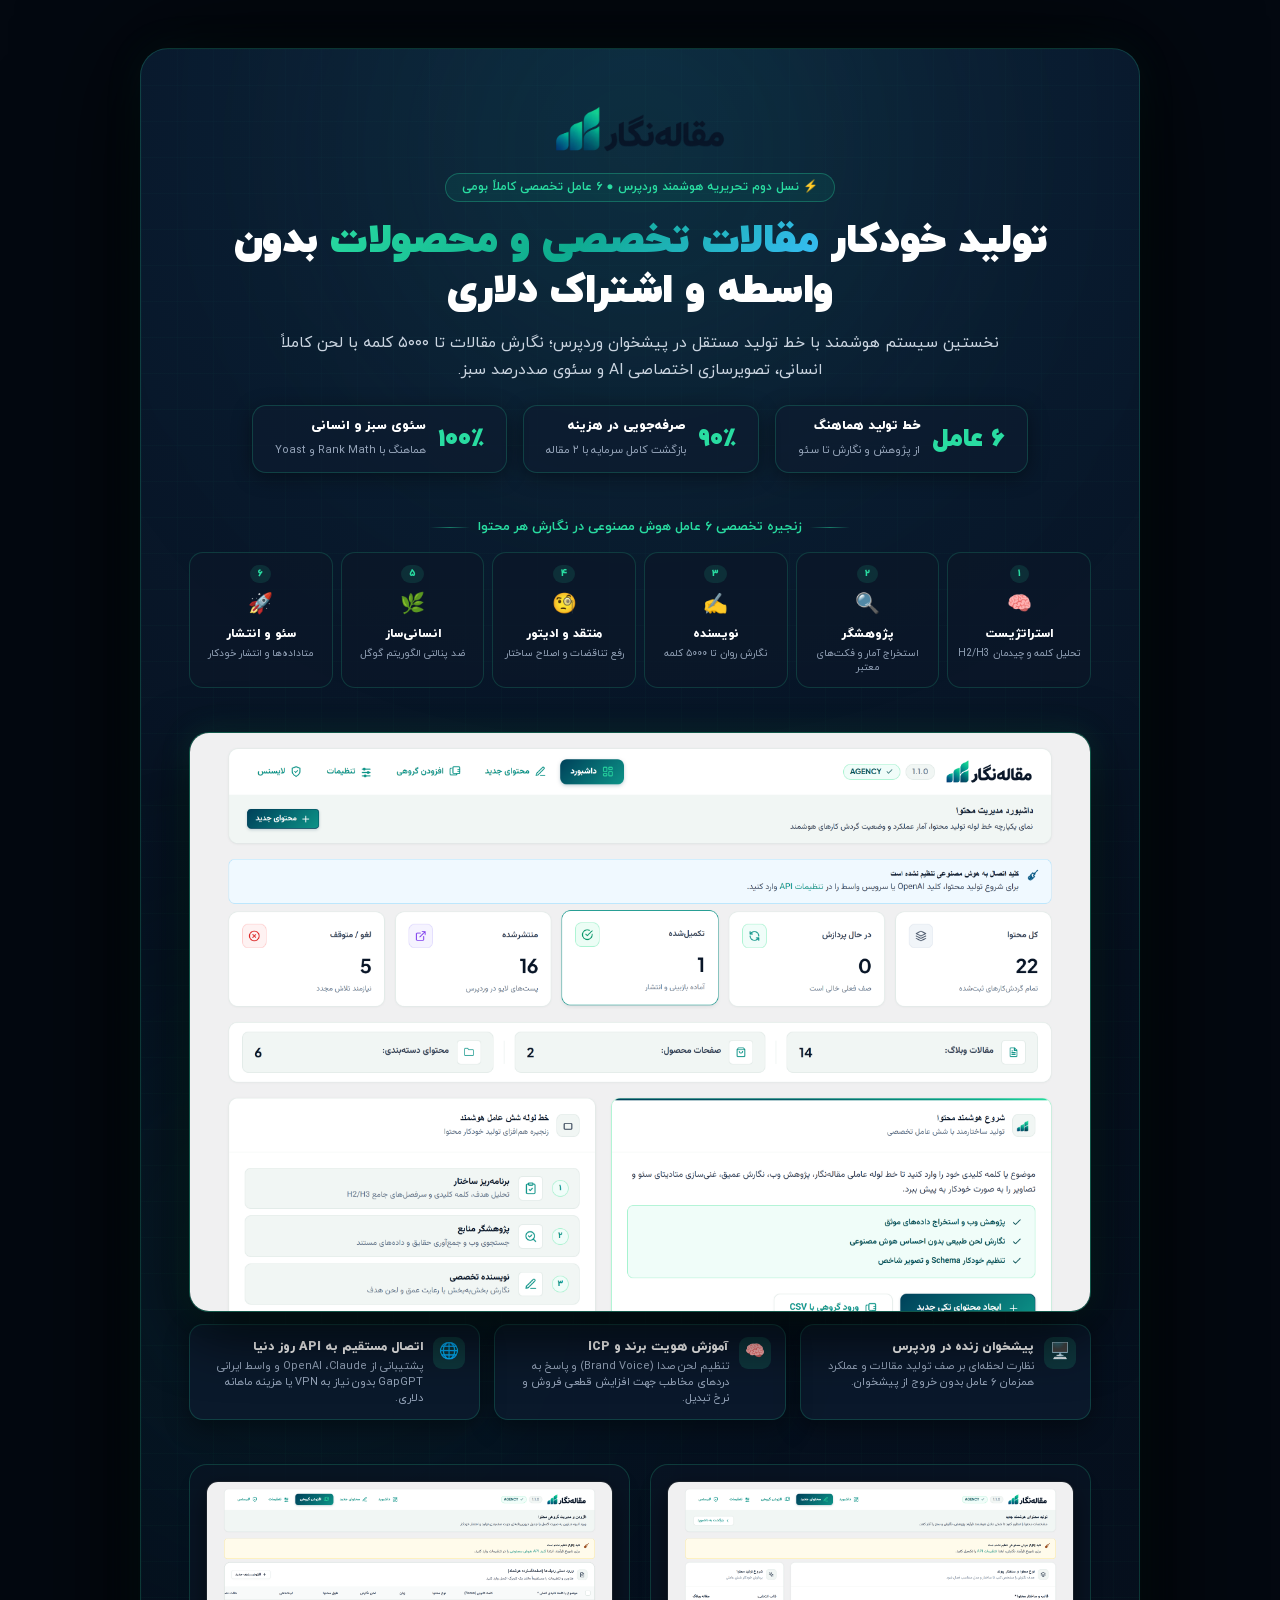
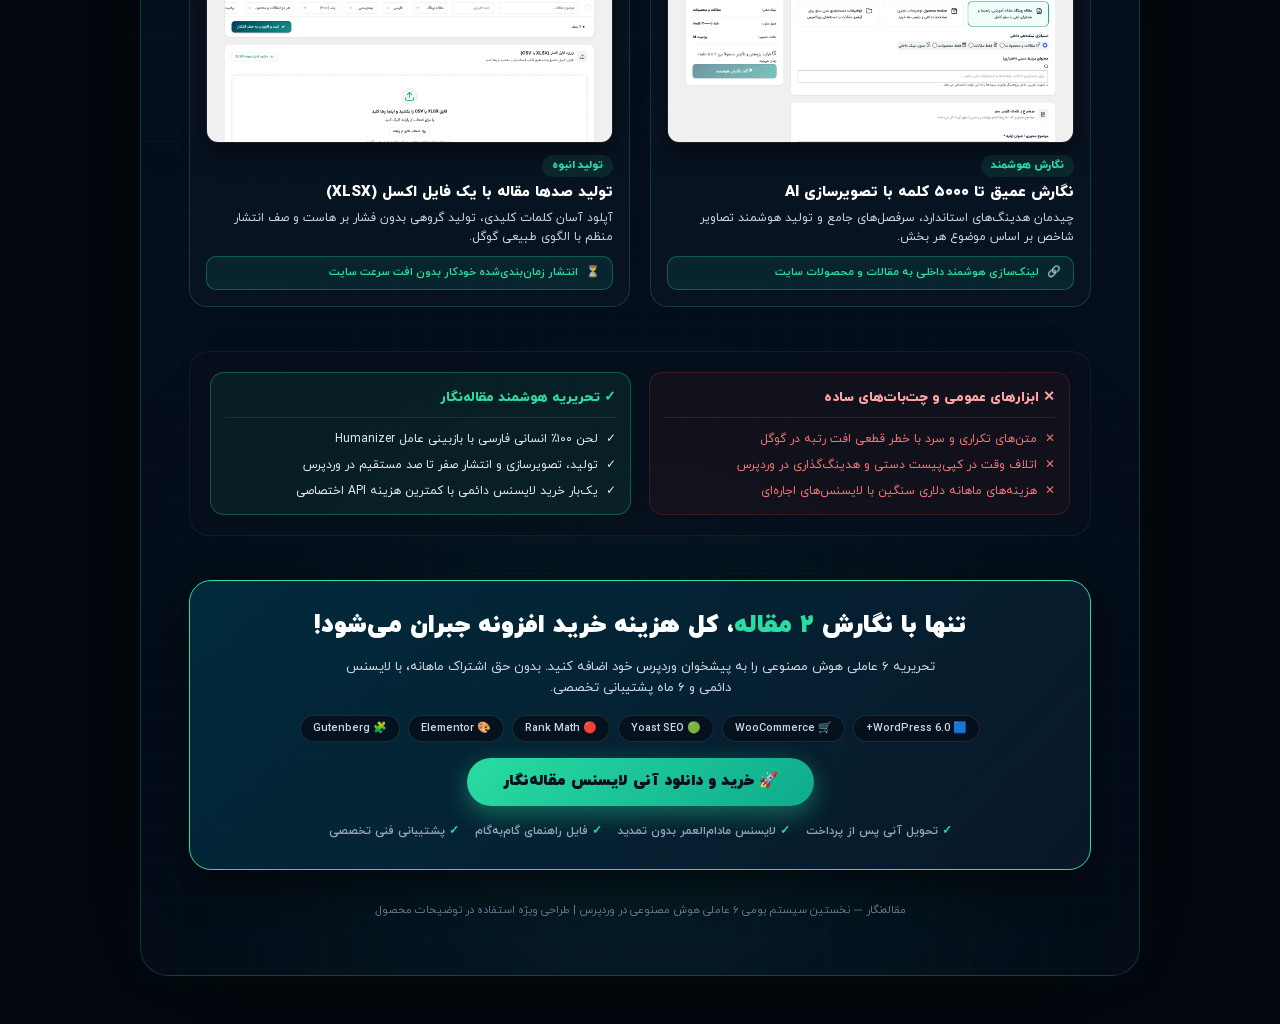
==== commit 05688f0e: "Redesign infographic into a unified, seamless, minimalist graphic canvas poster" ====
--- a/infographic/index.html
+++ b/infographic/index.html
@@ -4,10 +4,10 @@
   <meta charset="UTF-8" />
   <meta name="viewport" content="width=device-width, initial-scale=1.0" />
   <title>اینفوگرافیک رسمی مقاله‌نگار | تحریریه ۶ عاملی هوش مصنوعی وردپرس</title>
-  <meta name="description" content="پوستر اینفوگرافیک جامع معرفی افزونه مقاله‌نگار — تولید خودکار مقالات تخصصی، محصولات ووکامرس، سئوی صددرصد سبز و درک هویت برند" />
+  <meta name="description" content="اینفوگرافیک جامع و یکپارچه معرفی افزونه مقاله‌نگار — تولید خودکار مقالات تخصصی، محصولات ووکامرس، سئوی سبز و درک هویت برند" />
   <link rel="icon" type="image/png" href="images/logo-mark.png" />
 
-  <!-- Typography: Local IRANYekanWeb with Google Fonts Fallback -->
+  <!-- Typography: Local IRANYekanWeb + Fallback -->
   <link rel="preconnect" href="https://fonts.googleapis.com" />
   <link rel="preconnect" href="https://fonts.gstatic.com" crossorigin />
   <link href="https://fonts.googleapis.com/css2?family=Plus+Jakarta+Sans:wght@600;700;800&family=Vazirmatn:wght@400;500;600;700;800;900&display=swap" rel="stylesheet" />
@@ -58,7 +58,7 @@
     }
 
     /* ==========================================================================
-       RESET & BASE (Strictly static, zero hover, zero animation)
+       RESET & ZERO-ANIMATION (100% Static Graphic Poster)
        ========================================================================== */
     *, *::before, *::after {
       box-sizing: border-box;
@@ -69,499 +69,412 @@
     }
 
     :root {
-      --mn-bg: #071322;
-      --mn-card-bg: rgba(13, 27, 48, 0.88);
-      --mn-card-solid: #0D1C32;
-      --mn-marine: #00364A;
-      --mn-teal: #0EAB8E;
-      --mn-mint: #29DCA1;
-      --mn-border: rgba(41, 220, 161, 0.22);
-      --mn-border-subtle: rgba(255, 255, 255, 0.08);
-      --mn-text-white: #FFFFFF;
-      --mn-text-light: #F1F5F9;
-      --mn-text-muted: #94A3B8;
-      --mn-text-dim: #64748B;
-      --mn-accent-gold: #F59E0B;
-      --mn-accent-green: #10B981;
+      --g-bg: #050E1A;
+      --g-mint: #29DCA1;
+      --g-teal: #0EAB8E;
+      --g-marine: #00364C;
+      --g-text-white: #FFFFFF;
+      --g-text-light: #E2E8F0;
+      --g-text-muted: #94A3B8;
+      --g-text-dim: #64748B;
+      --g-glass: rgba(11, 25, 44, 0.65);
+      --g-border: rgba(41, 220, 161, 0.2);
     }
 
     html, body {
       font-family: 'IRANYekan', 'Plus Jakarta Sans', 'Vazirmatn', -apple-system, sans-serif;
       direction: rtl;
-      background-color: #040A12;
-      color: var(--mn-text-light);
+      background-color: #030810;
+      color: var(--g-text-light);
       line-height: 1.6;
       -webkit-font-smoothing: antialiased;
-    }
-
-    /* ==========================================================================
-       UNIFIED POSTER WRAPPER (Single continuous canvas, NO webpage borders)
-       ========================================================================== */
-    .infographic-poster {
-      max-width: 1040px;
-      margin: 0 auto;
-      background: linear-gradient(180deg, #071322 0%, #08172B 30%, #061220 70%, #071424 100%);
+      display: flex;
+      justify-content: center;
+      padding: 24px 12px;
+    }
+
+    /* ==========================================================================
+       SINGLE UNIFIED POSTER CANVAS (No section boxes, no page layers)
+       ========================================================================== */
+    .infographic-canvas {
+      width: 1000px;
+      max-width: 100%;
+      background: radial-gradient(circle at 50% 0%, #0D223A 0%, #061120 40%, #040C17 100%);
+      border-radius: 28px;
       position: relative;
       overflow: hidden;
-      box-shadow: 0 0 100px rgba(0, 0, 0, 0.9);
-      border: 1px solid rgba(41, 220, 161, 0.15);
-      padding: 44px 36px 36px;
-    }
-
-    /* Subtle background grid pattern */
-    .poster-grid {
+      box-shadow: 0 0 120px rgba(0, 0, 0, 0.95), 0 0 40px rgba(41, 220, 161, 0.08);
+      border: 1px solid rgba(41, 220, 161, 0.2);
+      padding: 56px 48px;
+      display: flex;
+      flex-direction: column;
+      gap: 48px;
+    }
+
+    /* Subtle background grid & ambient light */
+    .canvas-grid {
       position: absolute;
       inset: 0;
       background-image: 
-        linear-gradient(rgba(41, 220, 161, 0.025) 1px, transparent 1px),
-        linear-gradient(90deg, rgba(41, 220, 161, 0.025) 1px, transparent 1px);
-      background-size: 40px 40px;
+        linear-gradient(rgba(41, 220, 161, 0.02) 1px, transparent 1px),
+        linear-gradient(90deg, rgba(41, 220, 161, 0.02) 1px, transparent 1px);
+      background-size: 36px 36px;
       pointer-events: none;
       z-index: 0;
     }
-
-    /* Connecting gradient glows */
-    .glow-blob {
+    .canvas-glow {
       position: absolute;
       border-radius: 50%;
-      filter: blur(120px);
+      filter: blur(140px);
       pointer-events: none;
       z-index: 0;
-      opacity: 0.4;
-    }
-    .glow-1 {
-      width: 500px;
-      height: 500px;
-      background: radial-gradient(circle, rgba(41, 220, 161, 0.22) 0%, rgba(0, 54, 74, 0.15) 70%, transparent 100%);
-      top: -100px;
-      right: -80px;
-    }
-    .glow-2 {
-      width: 550px;
-      height: 550px;
-      background: radial-gradient(circle, rgba(14, 171, 142, 0.18) 0%, rgba(0, 35, 50, 0.1) 70%, transparent 100%);
-      top: 800px;
-      left: -120px;
-    }
-    .glow-3 {
-      width: 500px;
-      height: 500px;
-      background: radial-gradient(circle, rgba(41, 220, 161, 0.18) 0%, rgba(0, 54, 74, 0.2) 70%, transparent 100%);
-      bottom: 100px;
-      right: 10%;
-    }
-
-    /* Content wrapper to float above glow/grid */
-    .poster-content {
+    }
+    .glow-top {
+      width: 600px;
+      height: 600px;
+      background: radial-gradient(circle, rgba(41, 220, 161, 0.18) 0%, rgba(0, 54, 76, 0.1) 70%, transparent 100%);
+      top: -200px;
+      right: 20%;
+    }
+    .glow-middle {
+      width: 650px;
+      height: 650px;
+      background: radial-gradient(circle, rgba(14, 171, 142, 0.14) 0%, transparent 70%);
+      top: 900px;
+      left: -150px;
+    }
+    .glow-bottom {
+      width: 600px;
+      height: 600px;
+      background: radial-gradient(circle, rgba(41, 220, 161, 0.15) 0%, rgba(0, 54, 76, 0.2) 70%, transparent 100%);
+      bottom: -150px;
+      right: 20%;
+    }
+
+    .canvas-inner {
       position: relative;
-      z-index: 2;
-      display: flex;
-      flex-direction: column;
-      gap: 36px;
-    }
-
-    /* ==========================================================================
-       CONTINUOUS VISUAL CONNECTOR (Ribbon & Floating Pins)
-       ========================================================================== */
-    .flow-connector {
-      display: flex;
-      align-items: center;
-      justify-content: center;
-      gap: 16px;
-      margin: -10px 0;
-    }
-    .flow-line {
-      height: 1px;
-      flex: 1;
-      background: linear-gradient(90deg, transparent, rgba(41, 220, 161, 0.3), transparent);
-    }
-    .flow-node {
+      z-index: 1;
+      display: flex;
+      flex-direction: column;
+      gap: 44px;
+    }
+
+    /* ==========================================================================
+       1. HERO & IDENTITY LOCKUP (Minimal, Editorial, Impactful)
+       ========================================================================== */
+    .hero-lockup {
+      text-align: center;
+      display: flex;
+      flex-direction: column;
+      align-items: center;
+      gap: 14px;
+    }
+    .hero-brand-logo {
+      height: 48px;
+      width: auto;
+      object-fit: contain;
+      margin-bottom: 6px;
+    }
+    .hero-pill-badge {
       display: inline-flex;
       align-items: center;
       gap: 8px;
-      background: rgba(13, 27, 48, 0.95);
-      border: 1px solid var(--mn-border);
+      background: rgba(14, 171, 142, 0.1);
+      border: 1px solid rgba(41, 220, 161, 0.3);
       padding: 4px 16px;
       border-radius: 100px;
       font-size: 12px;
-      font-weight: 800;
-      color: var(--mn-mint);
-      box-shadow: 0 4px 14px rgba(0, 0, 0, 0.4);
-    }
-    .flow-node-dot {
-      width: 6px;
-      height: 6px;
-      border-radius: 50%;
-      background: var(--mn-mint);
-    }
-
-    /* Common Typography Utility */
-    .text-mint { color: var(--mn-mint); }
-    .text-gradient {
+      font-weight: 700;
+      color: var(--g-mint);
+    }
+    .hero-title {
+      font-size: 40px;
+      font-weight: 900;
+      color: var(--g-text-white);
+      line-height: 1.25;
+      letter-spacing: -0.5px;
+      max-width: 860px;
+    }
+    .hero-title span {
       background: linear-gradient(135deg, #29DCA1 0%, #0EAB8E 50%, #38BDF8 100%);
       -webkit-background-clip: text;
       -webkit-text-fill-color: transparent;
       background-clip: text;
     }
-
-    /* ==========================================================================
-       1. HERO HEADER BLOCK (Compact, Poster-Style)
-       ========================================================================== */
-    .poster-header {
+    .hero-sub {
+      font-size: 15.5px;
+      color: #CBD5E1;
+      max-width: 740px;
+      line-height: 1.7;
+    }
+
+    /* 3 Floating Outcome Chips */
+    .hero-proof-strip {
+      display: flex;
+      justify-content: center;
+      gap: 16px;
+      flex-wrap: wrap;
+      margin-top: 8px;
+      width: 100%;
+    }
+    .proof-chip {
+      background: rgba(13, 28, 48, 0.7);
+      border: 1px solid var(--g-border);
+      border-radius: 14px;
+      padding: 10px 22px;
+      display: flex;
+      align-items: center;
+      gap: 12px;
+      box-shadow: 0 4px 20px rgba(0, 0, 0, 0.4);
+    }
+    .proof-chip-val {
+      font-size: 24px;
+      font-weight: 900;
+      color: var(--g-mint);
+      line-height: 1;
+    }
+    .proof-chip-text {
+      text-align: right;
+    }
+    .proof-chip-text strong {
+      display: block;
+      font-size: 13px;
+      color: var(--g-text-white);
+      font-weight: 800;
+    }
+    .proof-chip-text span {
+      font-size: 11px;
+      color: var(--g-text-muted);
+    }
+
+    /* ==========================================================================
+       2. THE 6-AGENT PIPELINE (Seamless Connected Ribbon)
+       ========================================================================== */
+    .pipeline-flow-wrap {
+      display: flex;
+      flex-direction: column;
+      align-items: center;
+      gap: 14px;
+    }
+    .flow-caption {
+      font-size: 13px;
+      font-weight: 700;
+      color: var(--g-mint);
+      display: flex;
+      align-items: center;
+      gap: 8px;
+    }
+    .flow-caption::before, .flow-caption::after {
+      content: '';
+      width: 40px;
+      height: 1px;
+      background: linear-gradient(90deg, transparent, rgba(41, 220, 161, 0.5), transparent);
+    }
+
+    .pipeline-ribbon {
+      display: grid;
+      grid-template-columns: repeat(6, 1fr);
+      gap: 8px;
+      width: 100%;
+    }
+    .pipe-node {
+      background: rgba(11, 23, 40, 0.75);
+      border: 1px solid rgba(41, 220, 161, 0.18);
+      border-radius: 14px;
+      padding: 12px 8px;
       text-align: center;
       display: flex;
       flex-direction: column;
       align-items: center;
+      gap: 4px;
       position: relative;
     }
-
-    .brand-top-row {
-      display: flex;
-      align-items: center;
-      justify-content: center;
-      gap: 14px;
-      margin-bottom: 16px;
-    }
-    .brand-logo-img {
-      height: 44px;
-      width: auto;
-      object-fit: contain;
-    }
-
-    .poster-badge {
-      display: inline-flex;
-      align-items: center;
-      gap: 8px;
-      background: rgba(14, 171, 142, 0.12);
-      border: 1px solid var(--mn-border);
-      border-radius: 100px;
-      padding: 4px 14px;
+    .pipe-node-step {
+      font-size: 10px;
+      font-weight: 800;
+      color: var(--g-mint);
+      background: rgba(41, 220, 161, 0.12);
+      padding: 1px 8px;
+      border-radius: 20px;
+    }
+    .pipe-node-icon {
+      font-size: 20px;
+      margin: 2px 0;
+    }
+    .pipe-node-title {
       font-size: 12px;
-      font-weight: 700;
-      color: var(--mn-mint);
-      margin-bottom: 12px;
-    }
-
-    .poster-main-title {
-      font-size: 36px;
-      font-weight: 900;
+      font-weight: 800;
+      color: var(--g-text-white);
       line-height: 1.3;
-      margin-bottom: 12px;
-      color: var(--mn-text-white);
-      max-width: 840px;
-    }
-
-    .poster-sub-title {
-      font-size: 15px;
-      color: #CBD5E1;
-      max-width: 720px;
-      margin-bottom: 22px;
-      line-height: 1.65;
-    }
-
-    /* 3 Outcome Metrics in a neat bar */
-    .hero-stat-bar {
+    }
+    .pipe-node-desc {
+      font-size: 10px;
+      color: var(--g-text-muted);
+      line-height: 1.4;
+    }
+
+    /* ==========================================================================
+       3. CENTRAL PRODUCT EXHIBIT (Dashboard + Floating Annotations)
+       ========================================================================== */
+    .central-exhibit {
+      position: relative;
+      display: flex;
+      flex-direction: column;
+      align-items: center;
+      gap: 18px;
+    }
+    .central-image-wrapper {
+      position: relative;
+      width: 100%;
+      border-radius: 20px;
+      overflow: hidden;
+      box-shadow: 0 20px 60px rgba(0, 0, 0, 0.8), 0 0 30px rgba(41, 220, 161, 0.15);
+      border: 1.5px solid rgba(41, 220, 161, 0.35);
+      background: #060F1A;
+    }
+    .central-image {
+      width: 100%;
+      height: auto;
+      display: block;
+      object-fit: cover;
+    }
+
+    /* Floating Graphic Callout Pins positioned around the central image */
+    .floating-callouts-grid {
       display: grid;
       grid-template-columns: repeat(3, 1fr);
       gap: 14px;
       width: 100%;
-      max-width: 880px;
-    }
-    .stat-bar-box {
-      background: var(--mn-card-bg);
-      border: 1px solid var(--mn-border);
+      margin-top: -6px;
+    }
+    .graphic-callout {
+      background: rgba(12, 26, 45, 0.9);
+      border: 1px solid var(--g-border);
       border-radius: 14px;
-      padding: 14px 16px;
-      text-align: center;
-      box-shadow: 0 8px 20px rgba(0, 0, 0, 0.35);
-    }
-    .stat-bar-val {
-      font-size: 28px;
-      font-weight: 900;
-      line-height: 1;
-      margin-bottom: 4px;
-      color: var(--mn-mint);
-    }
-    .stat-bar-title {
-      font-size: 13px;
-      font-weight: 800;
-      color: var(--mn-text-white);
-      margin-bottom: 2px;
-    }
-    .stat-bar-desc {
-      font-size: 11px;
-      color: var(--mn-text-muted);
-    }
-
-    /* ==========================================================================
-       2. THE 6-AGENT PIPELINE (Connected Streamlined Flow)
-       ========================================================================== */
-    .pipeline-section {
-      background: var(--mn-card-bg);
-      border: 1px solid var(--mn-border);
-      border-radius: 20px;
-      padding: 22px 24px;
-      position: relative;
-      box-shadow: 0 10px 30px rgba(0, 0, 0, 0.4);
-    }
-    .pipeline-header {
-      display: flex;
-      align-items: center;
-      justify-content: space-between;
-      margin-bottom: 16px;
-      flex-wrap: wrap;
+      padding: 12px 14px;
+      display: flex;
+      align-items: flex-start;
       gap: 10px;
-    }
-    .pipeline-header h3 {
-      font-size: 18px;
-      font-weight: 900;
-      color: var(--mn-text-white);
-      display: flex;
-      align-items: center;
-      gap: 8px;
-    }
-    .pipeline-header p {
-      font-size: 12.5px;
-      color: var(--mn-text-muted);
-    }
-
-    .pipeline-chips-grid {
-      display: grid;
-      grid-template-columns: repeat(6, 1fr);
-      gap: 10px;
-    }
-    .agent-mini-card {
-      background: #091526;
-      border: 1px solid rgba(255, 255, 255, 0.08);
-      border-radius: 12px;
-      padding: 12px 10px;
-      text-align: center;
-      display: flex;
-      flex-direction: column;
-      align-items: center;
-      gap: 6px;
-    }
-    .agent-mini-icon {
-      font-size: 20px;
-      width: 36px;
-      height: 36px;
-      border-radius: 10px;
-      background: rgba(14, 171, 142, 0.15);
-      border: 1px solid rgba(41, 220, 161, 0.25);
+      box-shadow: 0 8px 24px rgba(0, 0, 0, 0.4);
+    }
+    .graphic-callout-ico {
+      width: 32px;
+      height: 32px;
+      border-radius: 9px;
+      background: rgba(41, 220, 161, 0.15);
+      color: var(--g-mint);
       display: flex;
       align-items: center;
       justify-content: center;
-    }
-    .agent-mini-num {
-      font-size: 10px;
-      font-weight: 800;
-      color: var(--mn-mint);
-    }
-    .agent-mini-title {
+      font-size: 16px;
+      flex-shrink: 0;
+    }
+    .graphic-callout-body h5 {
       font-size: 12.5px;
       font-weight: 800;
-      color: var(--mn-text-white);
-      line-height: 1.3;
-    }
-    .agent-mini-role {
-      font-size: 10.5px;
-      color: var(--mn-text-muted);
-      line-height: 1.4;
-    }
-
-    /* ==========================================================================
-       3. 50/50 SPLIT PRODUCT SHOWCASES (Half Width Screenshots + Text Beside)
-       ========================================================================== */
-    .showcase-split-row {
+      color: var(--g-text-white);
+      margin-bottom: 2px;
+    }
+    .graphic-callout-body p {
+      font-size: 11px;
+      color: var(--g-text-muted);
+      line-height: 1.45;
+    }
+
+    /* ==========================================================================
+       4. TWO SIDE-BY-SIDE EXHIBITS (New Content & Bulk Excel)
+       ========================================================================== */
+    .side-by-side-exhibits {
       display: grid;
       grid-template-columns: 1fr 1fr;
-      gap: 24px;
-      align-items: center;
-      background: var(--mn-card-bg);
-      border: 1px solid var(--mn-border);
-      border-radius: 20px;
-      padding: 22px;
-      box-shadow: 0 12px 30px rgba(0, 0, 0, 0.35);
-      position: relative;
-    }
-
-    /* Mockup window box (Half Width) */
-    .mockup-half-box {
-      background: #071220;
-      border: 1px solid rgba(41, 220, 161, 0.25);
-      border-radius: 14px;
+      gap: 20px;
+    }
+    .exhibit-column {
+      background: rgba(10, 22, 38, 0.7);
+      border: 1px solid rgba(41, 220, 161, 0.2);
+      border-radius: 18px;
+      padding: 16px;
+      display: flex;
+      flex-direction: column;
+      gap: 12px;
+    }
+    .exhibit-img-box {
+      border-radius: 12px;
       overflow: hidden;
-      box-shadow: 0 10px 25px rgba(0, 0, 0, 0.6);
-    }
-    .mockup-bar {
-      background: #0E1D31;
-      padding: 8px 14px;
-      display: flex;
-      align-items: center;
-      justify-content: space-between;
-      border-bottom: 1px solid rgba(255, 255, 255, 0.08);
-    }
-    .mockup-dots {
-      display: flex;
-      gap: 5px;
-    }
-    .m-dot {
-      width: 8px;
-      height: 8px;
-      border-radius: 50%;
-    }
-    .m-dot.red { background: #EF4444; }
-    .m-dot.yellow { background: #F59E0B; }
-    .m-dot.green { background: #10B981; }
-
-    .mockup-tag {
-      font-size: 11px;
-      font-weight: 700;
-      color: #94A3B8;
-    }
-    .mockup-tag strong {
-      color: var(--mn-mint);
-    }
-
-    .mockup-img {
+      border: 1px solid rgba(255, 255, 255, 0.08);
+      box-shadow: 0 10px 25px rgba(0, 0, 0, 0.5);
+      background: #050E18;
+    }
+    .exhibit-img {
       width: 100%;
       height: auto;
       display: block;
       object-fit: cover;
     }
-
-    /* Content side (Half Width) */
-    .showcase-text-col {
-      display: flex;
-      flex-direction: column;
-      gap: 12px;
-    }
-    .showcase-tag-pill {
+    .exhibit-meta {
+      display: flex;
+      flex-direction: column;
+      gap: 6px;
+    }
+    .exhibit-badge {
       align-self: flex-start;
-      display: inline-flex;
-      align-items: center;
-      gap: 6px;
+      font-size: 11px;
+      font-weight: 800;
+      color: var(--g-mint);
+      background: rgba(41, 220, 161, 0.1);
+      padding: 2px 10px;
+      border-radius: 20px;
+    }
+    .exhibit-title {
+      font-size: 15px;
+      font-weight: 800;
+      color: var(--g-text-white);
+      line-height: 1.35;
+    }
+    .exhibit-desc {
+      font-size: 12px;
+      color: #CBD5E1;
+      line-height: 1.55;
+    }
+    .exhibit-highlight-pill {
+      display: flex;
+      align-items: center;
+      gap: 8px;
       background: rgba(14, 171, 142, 0.12);
-      border: 1px solid var(--mn-border);
-      padding: 3px 12px;
-      border-radius: 100px;
-      font-size: 11.5px;
+      border: 1px solid rgba(41, 220, 161, 0.3);
+      padding: 7px 12px;
+      border-radius: 10px;
+      font-size: 11px;
+      color: var(--g-mint);
       font-weight: 700;
-      color: var(--mn-mint);
-    }
-    .showcase-h4 {
-      font-size: 20px;
-      font-weight: 900;
-      color: var(--mn-text-white);
-      line-height: 1.35;
-    }
-    .showcase-p {
-      font-size: 13px;
-      color: #CBD5E1;
-      line-height: 1.65;
-    }
-
-    .showcase-bullets {
-      list-style: none;
-      display: flex;
-      flex-direction: column;
-      gap: 8px;
       margin-top: 4px;
     }
-    .showcase-bullet-item {
-      display: flex;
-      align-items: flex-start;
-      gap: 8px;
-      font-size: 12.5px;
-      color: #E2E8F0;
-      line-height: 1.5;
-    }
-    .bullet-icon {
-      width: 16px;
-      height: 16px;
-      border-radius: 50%;
-      background: rgba(41, 220, 161, 0.18);
-      color: var(--mn-mint);
-      display: flex;
-      align-items: center;
-      justify-content: center;
-      font-size: 10px;
-      font-weight: 900;
-      flex-shrink: 0;
-      margin-top: 2px;
-    }
-
-    /* Embedded Highlight Badges for Mentioned Features (Brand Identity & APIs) */
-    .integrated-callout-badge {
-      display: flex;
-      align-items: center;
-      gap: 10px;
-      background: linear-gradient(90deg, rgba(14, 171, 142, 0.15), rgba(0, 54, 74, 0.25));
-      border: 1px solid rgba(41, 220, 161, 0.35);
-      border-radius: 12px;
-      padding: 10px 14px;
-      margin-top: 6px;
-    }
-    .callout-ico {
-      font-size: 20px;
-      flex-shrink: 0;
-    }
-    .callout-text h5 {
-      font-size: 12.5px;
-      font-weight: 800;
-      color: var(--mn-mint);
-      margin-bottom: 2px;
-    }
-    .callout-text p {
-      font-size: 11.5px;
-      color: #94A3B8;
-      line-height: 1.45;
-    }
-
-    /* ==========================================================================
-       4. COMPARISON & ECONOMIC VALUE (Compact Combined Box)
-       ========================================================================== */
-    .matrix-combined-card {
-      background: var(--mn-card-bg);
-      border: 1px solid var(--mn-border);
-      border-radius: 20px;
-      padding: 24px;
-      box-shadow: 0 10px 30px rgba(0, 0, 0, 0.4);
-    }
-    .matrix-title-row {
-      text-align: center;
-      margin-bottom: 20px;
-    }
-    .matrix-title-row h3 {
-      font-size: 20px;
-      font-weight: 900;
-      color: var(--mn-text-white);
-      margin-bottom: 4px;
-    }
-    .matrix-title-row p {
-      font-size: 12.5px;
-      color: var(--mn-text-muted);
-    }
-
-    .compare-side-by-side {
+
+    /* ==========================================================================
+       5. MINIMALIST COMPARISON & VALUE MATRIX (Typography & Contrast, NO Boxes)
+       ========================================================================== */
+    .compare-graphic-matrix {
       display: grid;
       grid-template-columns: 1fr 1fr;
-      gap: 16px;
-      margin-bottom: 20px;
-    }
-    .c-column {
+      gap: 18px;
+      background: rgba(7, 16, 28, 0.6);
+      border-radius: 20px;
+      padding: 20px;
+      border: 1px solid rgba(255, 255, 255, 0.06);
+    }
+    .matrix-col {
+      padding: 14px;
       border-radius: 14px;
-      padding: 16px;
-    }
-    .c-column.bad {
-      background: rgba(239, 68, 68, 0.06);
-      border: 1px solid rgba(239, 68, 68, 0.25);
-    }
-    .c-column.good {
+    }
+    .matrix-col.fail {
+      background: rgba(239, 68, 68, 0.05);
+      border: 1px solid rgba(239, 68, 68, 0.2);
+    }
+    .matrix-col.pass {
       background: rgba(41, 220, 161, 0.08);
-      border: 1px solid rgba(41, 220, 161, 0.35);
-    }
-    .c-col-header {
+      border: 1px solid rgba(41, 220, 161, 0.3);
+    }
+    .matrix-header {
       font-size: 13.5px;
       font-weight: 800;
       margin-bottom: 12px;
@@ -571,499 +484,348 @@
       align-items: center;
       gap: 6px;
     }
-    .c-column.bad .c-col-header { color: #FCA5A5; }
-    .c-column.good .c-col-header { color: var(--mn-mint); }
-
-    .c-list {
+    .matrix-col.fail .matrix-header { color: #FCA5A5; }
+    .matrix-col.pass .matrix-header { color: var(--g-mint); }
+
+    .matrix-items {
       list-style: none;
       display: flex;
       flex-direction: column;
       gap: 8px;
     }
-    .c-item {
+    .matrix-item {
       display: flex;
       align-items: flex-start;
       gap: 8px;
       font-size: 12px;
       line-height: 1.5;
     }
-    .c-column.bad .c-item { color: #F87171; }
-    .c-column.good .c-item { color: #E2E8F0; }
-
-    /* ROI Strip below comparison */
-    .roi-strip-banner {
-      background: linear-gradient(135deg, rgba(0, 54, 74, 0.8) 0%, rgba(13, 27, 48, 0.95) 100%);
-      border: 1px solid rgba(41, 220, 161, 0.3);
-      border-radius: 14px;
-      padding: 14px 20px;
-      display: flex;
-      align-items: center;
-      justify-content: space-around;
-      flex-wrap: wrap;
+    .matrix-col.fail .matrix-item { color: #F87171; }
+    .matrix-col.pass .matrix-item { color: #E2E8F0; }
+
+    /* ==========================================================================
+       6. ECONOMIC PAYOFF & CLOSING SEAL (Graphic Infographic Anchor)
+       ========================================================================== */
+    .graphic-anchor-block {
+      background: linear-gradient(135deg, rgba(0, 48, 66, 0.85) 0%, rgba(9, 23, 40, 0.95) 100%);
+      border: 1.5px solid var(--g-mint);
+      border-radius: 22px;
+      padding: 28px 24px;
+      text-align: center;
+      display: flex;
+      flex-direction: column;
+      align-items: center;
       gap: 16px;
-      text-align: center;
-    }
-    .roi-badge-item {
-      display: flex;
-      flex-direction: column;
-      align-items: center;
-    }
-    .roi-badge-val {
-      font-size: 22px;
+      box-shadow: 0 16px 40px rgba(0, 0, 0, 0.6);
+    }
+    .anchor-headline {
+      font-size: 24px;
       font-weight: 900;
-      color: var(--mn-mint);
-      line-height: 1;
-      margin-bottom: 2px;
-    }
-    .roi-badge-lbl {
-      font-size: 11.5px;
-      color: #CBD5E1;
-      font-weight: 600;
-    }
-
-    /* ==========================================================================
-       5. COMPATIBILITY & CLOSING CTA BANNER
-       ========================================================================== */
-    .poster-cta-box {
-      background: linear-gradient(135deg, #002D3E 0%, #08172B 100%);
-      border: 1px solid var(--mn-border);
-      border-radius: 20px;
-      padding: 32px 28px;
-      text-align: center;
-      position: relative;
-      box-shadow: 0 14px 40px rgba(0, 0, 0, 0.5);
-    }
-    .cta-heading-main {
-      font-size: 26px;
-      font-weight: 900;
-      color: var(--mn-text-white);
-      margin-bottom: 8px;
+      color: var(--g-text-white);
       line-height: 1.35;
     }
-    .cta-desc-sub {
-      font-size: 13.5px;
+    .anchor-headline span {
+      color: var(--g-mint);
+    }
+    .anchor-sub {
+      font-size: 13px;
       color: #CBD5E1;
       max-width: 620px;
-      margin: 0 auto 20px;
       line-height: 1.6;
     }
 
-    .compat-pills-row {
+    .ecosystem-strip {
       display: flex;
       flex-wrap: wrap;
+      justify-content: center;
       gap: 8px;
-      justify-content: center;
-      margin-bottom: 22px;
-    }
-    .c-pill {
-      background: rgba(13, 27, 48, 0.9);
-      border: 1px solid var(--mn-border-subtle);
+    }
+    .eco-tag {
+      background: rgba(5, 14, 25, 0.8);
+      border: 1px solid rgba(255, 255, 255, 0.1);
+      padding: 4px 12px;
       border-radius: 100px;
-      padding: 4px 14px;
       font-size: 11px;
       font-weight: 700;
       color: #CBD5E1;
     }
 
-    .cta-action-btn {
+    .anchor-cta-button {
       display: inline-flex;
       align-items: center;
-      justify-content: center;
       gap: 8px;
       background: linear-gradient(135deg, #29DCA1 0%, #0EAB8E 100%);
-      color: #04121F;
+      color: #030F1C;
       font-size: 15px;
       font-weight: 900;
-      padding: 13px 34px;
+      padding: 12px 36px;
       border-radius: 100px;
       text-decoration: none;
-      box-shadow: 0 6px 20px rgba(41, 220, 161, 0.35);
-      border: none;
-      cursor: pointer;
-    }
-
-    .cta-guarantee-chips {
+      box-shadow: 0 8px 25px rgba(41, 220, 161, 0.4);
+    }
+
+    .guarantee-row {
       display: flex;
       flex-wrap: wrap;
       justify-content: center;
       gap: 16px;
-      margin-top: 18px;
       font-size: 11.5px;
+      color: var(--g-text-muted);
       font-weight: 600;
-      color: var(--mn-text-muted);
-    }
-    .cta-g-item span {
-      color: var(--mn-mint);
+    }
+    .guarantee-row span {
+      color: var(--g-mint);
     }
 
     /* Small credit line */
-    .poster-footer-strip {
+    .infographic-seal {
       text-align: center;
       font-size: 11px;
-      color: var(--mn-text-dim);
-      padding-top: 10px;
+      color: var(--g-text-dim);
+      margin-top: -12px;
     }
 
     /* ==========================================================================
        RESPONSIVE ADJUSTMENTS
        ========================================================================== */
     @media (max-width: 860px) {
-      .infographic-poster { padding: 28px 18px; }
-      .poster-main-title { font-size: 26px; }
-      .hero-stat-bar { grid-template-columns: 1fr; }
-      .pipeline-chips-grid { grid-template-columns: repeat(3, 1fr); }
-      .showcase-split-row { grid-template-columns: 1fr; gap: 16px; }
-      .compare-side-by-side { grid-template-columns: 1fr; }
-      .roi-strip-banner { flex-direction: column; gap: 10px; }
-      .cta-heading-main { font-size: 22px; }
+      .infographic-canvas { padding: 32px 18px; gap: 32px; }
+      .hero-title { font-size: 28px; }
+      .hero-proof-strip { flex-direction: column; }
+      .pipeline-ribbon { grid-template-columns: repeat(3, 1fr); }
+      .floating-callouts-grid { grid-template-columns: 1fr; }
+      .side-by-side-exhibits { grid-template-columns: 1fr; }
+      .compare-graphic-matrix { grid-template-columns: 1fr; }
+      .anchor-headline { font-size: 20px; }
     }
   </style>
 </head>
 <body>
 
-<div class="infographic-poster">
-  <!-- Subtle Background Grid & Ambient Glows -->
-  <div class="poster-grid"></div>
-  <div class="glow-blob glow-1"></div>
-  <div class="glow-blob glow-2"></div>
-  <div class="glow-blob glow-3"></div>
-
-  <div class="poster-content">
+<div class="infographic-canvas">
+  <div class="canvas-grid"></div>
+  <div class="canvas-glow glow-top"></div>
+  <div class="canvas-glow glow-middle"></div>
+  <div class="canvas-glow glow-bottom"></div>
+
+  <div class="canvas-inner">
 
     <!-- ======================================================================
-         1. HERO HEADER (Poster Banner Style)
+         1. HERO & IDENTITY (Graphic Lockup)
          ====================================================================== -->
-    <header class="poster-header">
-      <div class="brand-top-row">
-        <img src="images/logo-horizontal.png" alt="افزونه مقاله‌نگار" class="brand-logo-img" />
-      </div>
-
-      <div class="poster-badge">
-        <span>⚡ نسل دوم تحریریه هوشمند وردپرس • کاملاً بومی</span>
-      </div>
-
-      <h1 class="poster-main-title">
-        تحریریه <span class="text-gradient">۶ عاملی هوش مصنوعی</span>؛ تولید خودکار مقالات تخصصی، محصولات ووکامرس و سئو
+    <header class="hero-lockup">
+      <img src="images/logo-horizontal.png" alt="مقاله‌نگار" class="hero-brand-logo" />
+      
+      <div class="hero-pill-badge">
+        <span>⚡ نسل دوم تحریریه هوشمند وردپرس • ۶ عامل تخصصی کاملاً بومی</span>
+      </div>
+
+      <h1 class="hero-title">
+        تولید خودکار <span>مقالات تخصصی و محصولات</span> بدون واسطه و اشتراک دلاری
       </h1>
 
-      <p class="poster-sub-title">
-        نخستین سیستم هوشمند با خط تولید مستقل در پیشخوان وردپرس؛ نگارش مقالات تا ۵۰۰۰ کلمه با لحن کاملاً انسانی، تصویرسازی اختصاصی AI و سئوی صددرصد سبز بدون اشتراک دلاری و واسطه.
+      <p class="hero-sub">
+        نخستین سیستم هوشمند با خط تولید مستقل در پیشخوان وردپرس؛ نگارش مقالات تا ۵۰۰۰ کلمه با لحن کاملاً انسانی، تصویرسازی اختصاصی AI و سئوی صددرصد سبز.
       </p>
 
-      <div class="hero-stat-bar">
-        <div class="stat-bar-box">
-          <div class="stat-bar-val">۶ عامل</div>
-          <div class="stat-bar-title">خط تولید هماهنگ</div>
-          <div class="stat-bar-desc">همکاری همزمان از تحقیق تا انتشار</div>
-        </div>
-        <div class="stat-bar-box">
-          <div class="stat-bar-val">۹۰٪</div>
-          <div class="stat-bar-title">کاهش هزینه و زمان</div>
-          <div class="stat-bar-desc">بازگشت کامل هزینه با ۲ مقاله</div>
-        </div>
-        <div class="stat-bar-box">
-          <div class="stat-bar-val">۱۰۰٪</div>
-          <div class="stat-bar-title">سئوی سبز و انسانی</div>
-          <div class="stat-bar-desc">هماهنگ با Rank Math و Yoast</div>
+      <div class="hero-proof-strip">
+        <div class="proof-chip">
+          <div class="proof-chip-val">۶ عامل</div>
+          <div class="proof-chip-text">
+            <strong>خط تولید هماهنگ</strong>
+            <span>از پژوهش و نگارش تا سئو</span>
+          </div>
+        </div>
+        <div class="proof-chip">
+          <div class="proof-chip-val">۹۰٪</div>
+          <div class="proof-chip-text">
+            <strong>صرفه‌جویی در هزینه</strong>
+            <span>بازگشت کامل سرمایه با ۲ مقاله</span>
+          </div>
+        </div>
+        <div class="proof-chip">
+          <div class="proof-chip-val">۱۰۰٪</div>
+          <div class="proof-chip-text">
+            <strong>سئوی سبز و انسانی</strong>
+            <span>هماهنگ با Rank Math و Yoast</span>
+          </div>
         </div>
       </div>
     </header>
 
-    <!-- Visual Connecting Ribbon -->
-    <div class="flow-connector">
-      <div class="flow-line"></div>
-      <div class="flow-node"><span class="flow-node-dot"></span>مکانیزم خط تولید ۶ عاملی</div>
-      <div class="flow-line"></div>
+    <!-- ======================================================================
+         2. THE 6-AGENT PIPELINE (Seamless Horizontal Ribbon)
+         ====================================================================== -->
+    <div class="pipeline-flow-wrap">
+      <div class="flow-caption">زنجیره تخصصی ۶ عامل هوش مصنوعی در نگارش هر محتوا</div>
+      <div class="pipeline-ribbon">
+        <div class="pipe-node">
+          <span class="pipe-node-step">۱</span>
+          <span class="pipe-node-icon">🧠</span>
+          <span class="pipe-node-title">استراتژیست</span>
+          <span class="pipe-node-desc">تحلیل کلمه و چیدمان H2/H3</span>
+        </div>
+        <div class="pipe-node">
+          <span class="pipe-node-step">۲</span>
+          <span class="pipe-node-icon">🔍</span>
+          <span class="pipe-node-title">پژوهشگر</span>
+          <span class="pipe-node-desc">استخراج آمار و فکت‌های معتبر</span>
+        </div>
+        <div class="pipe-node">
+          <span class="pipe-node-step">۳</span>
+          <span class="pipe-node-icon">✍️</span>
+          <span class="pipe-node-title">نویسنده</span>
+          <span class="pipe-node-desc">نگارش روان تا ۵۰۰۰ کلمه</span>
+        </div>
+        <div class="pipe-node">
+          <span class="pipe-node-step">۴</span>
+          <span class="pipe-node-icon">🧐</span>
+          <span class="pipe-node-title">منتقد و ادیتور</span>
+          <span class="pipe-node-desc">رفع تناقضات و اصلاح ساختار</span>
+        </div>
+        <div class="pipe-node">
+          <span class="pipe-node-step">۵</span>
+          <span class="pipe-node-icon">🌿</span>
+          <span class="pipe-node-title">انسانی‌ساز</span>
+          <span class="pipe-node-desc">ضد پنالتی الگوریتم گوگل</span>
+        </div>
+        <div class="pipe-node">
+          <span class="pipe-node-step">۶</span>
+          <span class="pipe-node-icon">🚀</span>
+          <span class="pipe-node-title">سئو و انتشار</span>
+          <span class="pipe-node-desc">متاداده‌ها و انتشار خودکار</span>
+        </div>
+      </div>
     </div>
 
     <!-- ======================================================================
-         2. THE 6-AGENT PIPELINE (Streamlined Connected Grid)
+         3. CENTRAL PRODUCT EXHIBIT (Dashboard with Floating Annotation Cards)
          ====================================================================== -->
-    <div class="pipeline-section">
-      <div class="pipeline-header">
-        <h3><span>🤖</span> زنجیره تخصصی ۶ عامل هوش مصنوعی در هر مقاله</h3>
-        <p>به‌جای یک پرامپت ساده، هر محتوا از زیر نظر ۶ متخصص هوشمند عبور می‌کند:</p>
-      </div>
-
-      <div class="pipeline-chips-grid">
-        <div class="agent-mini-card">
-          <div class="agent-mini-icon">🧠</div>
-          <span class="agent-mini-num">گام اول</span>
-          <div class="agent-mini-title">استراتژیست</div>
-          <div class="agent-mini-role">تحلیل کلمات کلیدی و چیدمان H2/H3</div>
-        </div>
-
-        <div class="agent-mini-card">
-          <div class="agent-mini-icon">🔍</div>
-          <span class="agent-mini-num">گام دوم</span>
-          <div class="agent-mini-title">پژوهشگر</div>
-          <div class="agent-mini-role">استخراج آمار و فکت‌های معتبر</div>
-        </div>
-
-        <div class="agent-mini-card">
-          <div class="agent-mini-icon">✍️</div>
-          <span class="agent-mini-num">گام سوم</span>
-          <div class="agent-mini-title">نویسنده</div>
-          <div class="agent-mini-role">نگارش روان تا ۵۰۰۰ کلمه</div>
-        </div>
-
-        <div class="agent-mini-card">
-          <div class="agent-mini-icon">🧐</div>
-          <span class="agent-mini-num">گام چهارم</span>
-          <div class="agent-mini-title">منتقد و ادیتور</div>
-          <div class="agent-mini-role">اصلاح تناقضات و ساختار متن</div>
-        </div>
-
-        <div class="agent-mini-card">
-          <div class="agent-mini-icon">🌿</div>
-          <span class="agent-mini-num">گام پنجم</span>
-          <div class="agent-mini-title">انسانی‌ساز</div>
-          <div class="agent-mini-role">ضد پنالتی الگوریتم‌های گوگل</div>
-        </div>
-
-        <div class="agent-mini-card">
-          <div class="agent-mini-icon">🚀</div>
-          <span class="agent-mini-num">گام ششم</span>
-          <div class="agent-mini-title">سئو و انتشار</div>
-          <div class="agent-mini-role">متاداده‌ها و انتشار در وردپرس</div>
+    <div class="central-exhibit">
+      <div class="central-image-wrapper">
+        <img src="images/dashboard.png" alt="پیشخوان مدیریت افزونه مقاله‌نگار" class="central-image" loading="eager" />
+      </div>
+
+      <!-- 3 Integrated Feature Annotations -->
+      <div class="floating-callouts-grid">
+        <div class="graphic-callout">
+          <div class="graphic-callout-ico">🖥️</div>
+          <div class="graphic-callout-body">
+            <h5>پیشخوان زنده در وردپرس</h5>
+            <p>نظارت لحظه‌ای بر صف تولید مقالات و عملکرد همزمان ۶ عامل بدون خروج از پیشخوان.</p>
+          </div>
+        </div>
+
+        <div class="graphic-callout">
+          <div class="graphic-callout-ico">🧠</div>
+          <div class="graphic-callout-body">
+            <h5>آموزش هویت برند و ICP</h5>
+            <p>تنظیم لحن صدا (Brand Voice) و پاسخ به دردهای مخاطب جهت افزایش قطعی فروش و نرخ تبدیل.</p>
+          </div>
+        </div>
+
+        <div class="graphic-callout">
+          <div class="graphic-callout-ico">🌐</div>
+          <div class="graphic-callout-body">
+            <h5>اتصال مستقیم به API روز دنیا</h5>
+            <p>پشتیبانی از OpenAI ،Claude و واسط ایرانی GapGPT بدون نیاز به VPN یا هزینه ماهانه دلاری.</p>
+          </div>
         </div>
       </div>
     </div>
 
-    <!-- Visual Connecting Ribbon -->
-    <div class="flow-connector">
-      <div class="flow-line"></div>
-      <div class="flow-node"><span class="flow-node-dot"></span>تور امکانات در محیط واقعی افزونه</div>
-      <div class="flow-line"></div>
+    <!-- ======================================================================
+         4. TWO SIDE-BY-SIDE VISUAL EXHIBITS (Content & Bulk)
+         ====================================================================== -->
+    <div class="side-by-side-exhibits">
+      <!-- Exhibit Left: New Content -->
+      <div class="exhibit-column">
+        <div class="exhibit-img-box">
+          <img src="images/new-content.png" alt="بخش نگارش محتوای جدید" class="exhibit-img" loading="eager" />
+        </div>
+        <div class="exhibit-meta">
+          <span class="exhibit-badge">نگارش هوشمند</span>
+          <h4 class="exhibit-title">نگارش عمیق تا ۵۰۰۰ کلمه با تصویرسازی AI</h4>
+          <p class="exhibit-desc">چیدمان هدینگ‌های استاندارد، سرفصل‌های جامع و تولید هوشمند تصاویر شاخص بر اساس موضوع هر بخش.</p>
+          <div class="exhibit-highlight-pill">
+            <span>🔗</span> لینک‌سازی هوشمند داخلی به مقالات و محصولات سایت
+          </div>
+        </div>
+      </div>
+
+      <!-- Exhibit Right: Bulk Excel -->
+      <div class="exhibit-column">
+        <div class="exhibit-img-box">
+          <img src="images/bulk-content.png" alt="تولید انبوه با فایل اکسل" class="exhibit-img" loading="eager" />
+        </div>
+        <div class="exhibit-meta">
+          <span class="exhibit-badge">تولید انبوه</span>
+          <h4 class="exhibit-title">تولید صدها مقاله با یک فایل اکسل (XLSX)</h4>
+          <p class="exhibit-desc">آپلود آسان کلمات کلیدی، تولید گروهی بدون فشار بر هاست و صف انتشار منظم با الگوی طبیعی گوگل.</p>
+          <div class="exhibit-highlight-pill">
+            <span>⏳</span> انتشار زمان‌بندی‌شده خودکار بدون افت سرعت سایت
+          </div>
+        </div>
+      </div>
     </div>
 
     <!-- ======================================================================
-         3. 50/50 SPLIT SHOWCASE 1: DASHBOARD
+         5. GRAPHIC COMPARISON (Minimalist Contrast)
          ====================================================================== -->
-    <div class="showcase-split-row">
-      <!-- 50% Text Side -->
-      <div class="showcase-text-col">
-        <div class="showcase-tag-pill">🖥️ کنترل مرکزی در پیشخوان وردپرس</div>
-        <h4 class="showcase-h4">پیشخوان اختصاصی و مانیتورینگ زنده تولید محتوا</h4>
-        <p class="showcase-p">
-          مدیریت تمام مقالات، محصولات ووکامرس و دسته‌بندی‌ها در یک نمای متمرکز بدون خروج از پیشخوان وردپرس.
-        </p>
-
-        <ul class="showcase-bullets">
-          <li class="showcase-bullet-item">
-            <span class="bullet-icon">✓</span>
-            <span><strong>نظارت لحظه‌ای:</strong> مشاهده وضعیت صف انتشار و عملکرد همزمان ۶ عامل هوشمند</span>
-          </li>
-          <li class="showcase-bullet-item">
-            <span class="bullet-icon">✓</span>
-            <span><strong>بدون کندی هاست:</strong> اجرای پس‌زمینه با سیستم هوشمند Cron بدون قطعی و تایم‌اوت</span>
-          </li>
-          <li class="showcase-bullet-item">
-            <span class="bullet-icon">✓</span>
-            <span><strong>آمار دقیق و مستمر:</strong> دسترسی به جدول مقالات آماده انتشار و بایگانی کامل متون</span>
-          </li>
+    <div class="compare-graphic-matrix">
+      <div class="matrix-col fail">
+        <div class="matrix-header">✕ ابزارهای عمومی و چت‌بات‌های ساده</div>
+        <ul class="matrix-items">
+          <li class="matrix-item"><span>✕</span> متن‌های تکراری و سرد با خطر قطعی افت رتبه در گوگل</li>
+          <li class="matrix-item"><span>✕</span> اتلاف وقت در کپی‌پیست دستی و هدینگ‌گذاری در وردپرس</li>
+          <li class="matrix-item"><span>✕</span> هزینه‌های ماهانه دلاری سنگین با لایسنس‌های اجاره‌ای</li>
         </ul>
       </div>
 
-      <!-- 50% Screenshot Side -->
-      <div class="mockup-half-box">
-        <div class="mockup-bar">
-          <div class="mockup-dots">
-            <span class="m-dot red"></span>
-            <span class="m-dot yellow"></span>
-            <span class="m-dot green"></span>
-          </div>
-          <div class="mockup-tag">پیشخوان اصلی <strong>مقاله‌نگار</strong></div>
-        </div>
-        <img src="images/dashboard.png" alt="پیشخوان مدیریت افزونه مقاله‌نگار" class="mockup-img" loading="eager" />
+      <div class="matrix-col pass">
+        <div class="matrix-header">✓ تحریریه هوشمند مقاله‌نگار</div>
+        <ul class="matrix-items">
+          <li class="matrix-item"><span>✓</span> لحن ۱۰۰٪ انسانی فارسی با بازبینی عامل Humanizer</li>
+          <li class="matrix-item"><span>✓</span> تولید، تصویرسازی و انتشار صفر تا صد مستقیم در وردپرس</li>
+          <li class="matrix-item"><span>✓</span> یک‌بار خرید لایسنس دائمی با کمترین هزینه API اختصاصی</li>
+        </ul>
       </div>
     </div>
 
     <!-- ======================================================================
-         3. 50/50 SPLIT SHOWCASE 2: NEW CONTENT & BRAND IDENTITY MENTION
+         6. ECONOMIC PAYOFF & CLOSING SEAL
          ====================================================================== -->
-    <div class="showcase-split-row">
-      <!-- 50% Screenshot Side -->
-      <div class="mockup-half-box">
-        <div class="mockup-bar">
-          <div class="mockup-dots">
-            <span class="m-dot red"></span>
-            <span class="m-dot yellow"></span>
-            <span class="m-dot green"></span>
-          </div>
-          <div class="mockup-tag">نگارش هوشمند <strong>و مولد تصویر AI</strong></div>
-        </div>
-        <img src="images/new-content.png" alt="بخش نگارش محتوای جدید در افزونه مقاله‌نگار" class="mockup-img" loading="eager" />
-      </div>
-
-      <!-- 50% Text Side -->
-      <div class="showcase-text-col">
-        <div class="showcase-tag-pill">📝 نگارش مقالات عمیق و سئو شده</div>
-        <h4 class="showcase-h4">نگارش هوشمند، لینک‌دهی خودکار و تولید تصویر AI</h4>
-        <p class="showcase-p">
-          تولید مقالات ساختاریافته از ۱۰۰۰ تا ۵۰۰۰ کلمه با هدینگ‌های استاندارد، تصاویر اختصاصی و لینک‌سازی داخلی به سایر صفحات سایت.
-        </p>
-
-        <ul class="showcase-bullets">
-          <li class="showcase-bullet-item">
-            <span class="bullet-icon">✓</span>
-            <span><strong>لینک‌سازی هوشمند داخلی:</strong> ارتقای سئو با اتصال خودکار به مقالات و محصولات مرتبط</span>
-          </li>
-          <li class="showcase-bullet-item">
-            <span class="bullet-icon">✓</span>
-            <span><strong>تولید تصاویر اختصاصی AI:</strong> ساخت تصاویر شاخص در سبک‌های رئال، مینیمال و ادیتوریال</span>
-          </li>
-        </ul>
-
-        <!-- INTEGRATED MENTION: BRAND IDENTITY -->
-        <div class="integrated-callout-badge">
-          <div class="callout-ico">🧠</div>
-          <div class="callout-text">
-            <h5>آموزش هویت برند و پرسونای خریدار (ICP)</h5>
-            <p>امکان تعریف لحن اختصاصی برند (صمیمی، رسمی یا تخصصی) و تمرکز بر نقاط درد مشتریان برای افزایش قطعی فروش.</p>
-          </div>
-        </div>
+    <div class="graphic-anchor-block">
+      <h3 class="anchor-headline">
+        تنها با نگارش <span>۲ مقاله</span>، کل هزینه خرید افزونه جبران می‌شود!
+      </h3>
+      <p class="anchor-sub">
+        تحریریه ۶ عاملی هوش مصنوعی را به پیشخوان وردپرس خود اضافه کنید. بدون حق اشتراک ماهانه، با لایسنس دائمی و ۶ ماه پشتیبانی تخصصی.
+      </p>
+
+      <div class="ecosystem-strip">
+        <span class="eco-tag">🟦 WordPress 6.0+</span>
+        <span class="eco-tag">🛒 WooCommerce</span>
+        <span class="eco-tag">🟢 Yoast SEO</span>
+        <span class="eco-tag">🔴 Rank Math</span>
+        <span class="eco-tag">🎨 Elementor</span>
+        <span class="eco-tag">🧩 Gutenberg</span>
+      </div>
+
+      <a href="../purchase.html" class="anchor-cta-button">
+        <span>🚀 خرید و دانلود آنی لایسنس مقاله‌نگار</span>
+      </a>
+
+      <div class="guarantee-row">
+        <div><span>✓</span> تحویل آنی پس از پرداخت</div>
+        <div><span>✓</span> لایسنس مادام‌العمر بدون تمدید</div>
+        <div><span>✓</span> فایل راهنمای گام‌به‌گام</div>
+        <div><span>✓</span> پشتیبانی فنی تخصصی</div>
       </div>
     </div>
 
-    <!-- ======================================================================
-         3. 50/50 SPLIT SHOWCASE 3: BULK GENERATION & API PROVIDERS MENTION
-         ====================================================================== -->
-    <div class="showcase-split-row">
-      <!-- 50% Text Side -->
-      <div class="showcase-text-col">
-        <div class="showcase-tag-pill">📦 تولید گروهی صدها مقاله</div>
-        <h4 class="showcase-h4">تولید انبوه با فایل اکسل (XLSX) و زمان‌بندی صف</h4>
-        <p class="showcase-p">
-          صدها کلمه کلیدی را در قالب یک فایل اکسل آپلود کنید تا مقاله‌نگار با فواصل زمانی منظم تقویم محتوایی ماه‌ها را در وردپرس بسازد.
-        </p>
-
-        <ul class="showcase-bullets">
-          <li class="showcase-bullet-item">
-            <span class="bullet-icon">✓</span>
-            <span><strong>آپلود آسان اکسل یا ورود دستی:</strong> تولید بدون محدودیت با قالب استاندارد و آماده</span>
-          </li>
-          <li class="showcase-bullet-item">
-            <span class="bullet-icon">✓</span>
-            <span><strong>انتشار با ریتم طبیعی گوگل:</strong> صف انتشار زمان‌بندی‌شده جهت ارتقای رتبه و اعتبار دائمی سایت</span>
-          </li>
-        </ul>
-
-        <!-- INTEGRATED MENTION: API PROVIDERS -->
-        <div class="integrated-callout-badge">
-          <div class="callout-ico">🌐</div>
-          <div class="callout-text">
-            <h5>اتصال مستقیم به OpenAI, Claude و واسط ایرانی GapGPT</h5>
-            <p>بدون نیاز به تحریم‌شکن یا اشتراک دلاری؛ هزینه هر مقاله زیر ۱۰ سنت و اتصال زنده به وب با Tavily و Serper.</p>
-          </div>
-        </div>
-      </div>
-
-      <!-- 50% Screenshot Side -->
-      <div class="mockup-half-box">
-        <div class="mockup-bar">
-          <div class="mockup-dots">
-            <span class="m-dot red"></span>
-            <span class="m-dot yellow"></span>
-            <span class="m-dot green"></span>
-          </div>
-          <div class="mockup-tag">تولید انبوه <strong>با اکسل و صف هوشمند</strong></div>
-        </div>
-        <img src="images/bulk-content.png" alt="بخش تولید انبوه و اکسل افزونه مقاله‌نگار" class="mockup-img" loading="eager" />
-      </div>
-    </div>
-
-    <!-- Visual Connecting Ribbon -->
-    <div class="flow-connector">
-      <div class="flow-line"></div>
-      <div class="flow-node"><span class="flow-node-dot"></span>مقایسه شفاف و ارزش اقتصادی</div>
-      <div class="flow-line"></div>
-    </div>
-
-    <!-- ======================================================================
-         4. COMPARISON & ECONOMIC VALUE (Combined Unified Card)
-         ====================================================================== -->
-    <div class="matrix-combined-card">
-      <div class="matrix-title-row">
-        <h3>چرا مقاله‌نگار در برابر ابزارهای معمولی AI بی‌رقیب است؟</h3>
-        <p>تولید محتوای بی‌هدف با چت‌بات‌ها شکست می‌خورد؛ مقاله‌نگار یک تیم مهندسی‌شده برای فروش است.</p>
-      </div>
-
-      <div class="compare-side-by-side">
-        <!-- Bad Side -->
-        <div class="c-column bad">
-          <div class="c-col-header"><span>✕</span> چت‌بات‌های ساده و ابزارهای عمومی</div>
-          <ul class="c-list">
-            <li class="c-item"><span>✕</span> متن‌های تکراری و سرد با خطر قطعی پنالتی گوگل</li>
-            <li class="c-item"><span>✕</span> ساعت‌ها اتلاف وقت برای کپی‌پیست دستی در وردپرس</li>
-            <li class="c-item"><span>✕</span> خالی ماندن فیلدهای Yoast و ناتوانی در لینک‌سازی داخلی</li>
-            <li class="c-item"><span>✕</span> هزینه‌های سنگین ماهانه دلاری با محدودیت‌های شدید</li>
-          </ul>
-        </div>
-
-        <!-- Good Side -->
-        <div class="c-column good">
-          <div class="c-col-header"><span>✓</span> تحریریه هوشمند مقاله‌نگار</div>
-          <ul class="c-list">
-            <li class="c-item"><span>✓</span> لحن ۱۰۰٪ انسانی و روان با عامل اختصاصی Humanizer</li>
-            <li class="c-item"><span>✓</span> تولید، تصویرسازی و انتشار صفر تا صد مستقیم در وردپرس</li>
-            <li class="c-item"><span>✓</span> تنظیم خودکار متاداده‌های Rank Math و لینک‌های داخلی</li>
-            <li class="c-item"><span>✓</span> یک‌بار خرید لایسنس مادام‌العمر بدون شارژ ماهانه</li>
-          </ul>
-        </div>
-      </div>
-
-      <!-- ROI Strip -->
-      <div class="roi-strip-banner">
-        <div class="roi-badge-item">
-          <div class="roi-badge-val">۲ مقاله</div>
-          <div class="roi-badge-lbl">بازگشت کامل هزینه خرید افزونه</div>
-        </div>
-        <div class="roi-badge-item">
-          <div class="roi-badge-val">۹۰٪</div>
-          <div class="roi-badge-lbl">صرفه‌جویی در زمان و دستمزد تولید محتوا</div>
-        </div>
-        <div class="roi-badge-item">
-          <div class="roi-badge-val">نامحدود</div>
-          <div class="roi-badge-lbl">تولید مقالات و محصولات بدون شارژ ماهیانه</div>
-        </div>
-      </div>
-    </div>
-
-    <!-- ======================================================================
-         5. CLOSING CTA BANNER (Poster Finale)
-         ====================================================================== -->
-    <div class="poster-cta-box">
-      <h3 class="cta-heading-main">
-        تحریریه ۶ عاملی هوش مصنوعی را به <span class="text-gradient">پیشخوان وردپرس</span> خود بیاورید
-      </h3>
-      <p class="cta-desc-sub">
-        همین امروز فرآیند تولید محتوا و سئوی سایت خود را خودکار کنید. یک‌بار خرید با لایسنس دائمی، آپدیت‌های پیوسته و ۶ ماه پشتیبانی تخصصی.
-      </p>
-
-      <div class="compat-pills-row">
-        <span class="c-pill">🟦 وردپرس نسخه ۶ به بالا</span>
-        <span class="c-pill">🛒 ووکامرس (WooCommerce)</span>
-        <span class="c-pill">🟢 افزونه Yoast SEO</span>
-        <span class="c-pill">🔴 افزونه Rank Math</span>
-        <span class="c-pill">🎨 صفحه‌ساز المنتور</span>
-        <span class="c-pill">🧩 ویرایشگر گوتنبرگ</span>
-      </div>
-
-      <a href="../purchase.html" class="cta-action-btn">
-        <span>🚀 همین حالا افزونه مقاله‌نگار را تهیه کنید</span>
-      </a>
-
-      <div class="cta-guarantee-chips">
-        <div class="cta-g-item"><span>✓</span> دانلود و تحویل آنی پس از پرداخت</div>
-        <div class="cta-g-item"><span>✓</span> لایسنس مادام‌العمر بدون هزینه تمدید</div>
-        <div class="cta-g-item"><span>✓</span> فایل PDF راهنمای نصب و راه‌اندازی</div>
-        <div class="cta-g-item"><span>✓</span> پشتیبانی فنی تخصصی</div>
-      </div>
-    </div>
-
-    <div class="poster-footer-strip">
-      مقاله‌نگار — نخستین سیستم بومی ۶ عاملی هوش مصنوعی در وردپرس | طراحی شده ویژه درج در توضیحات محصول
+    <div class="infographic-seal">
+      مقاله‌نگار — نخستین سیستم بومی ۶ عاملی هوش مصنوعی در وردپرس | طراحی ویژه استفاده در توضیحات محصول
     </div>
 
   </div>
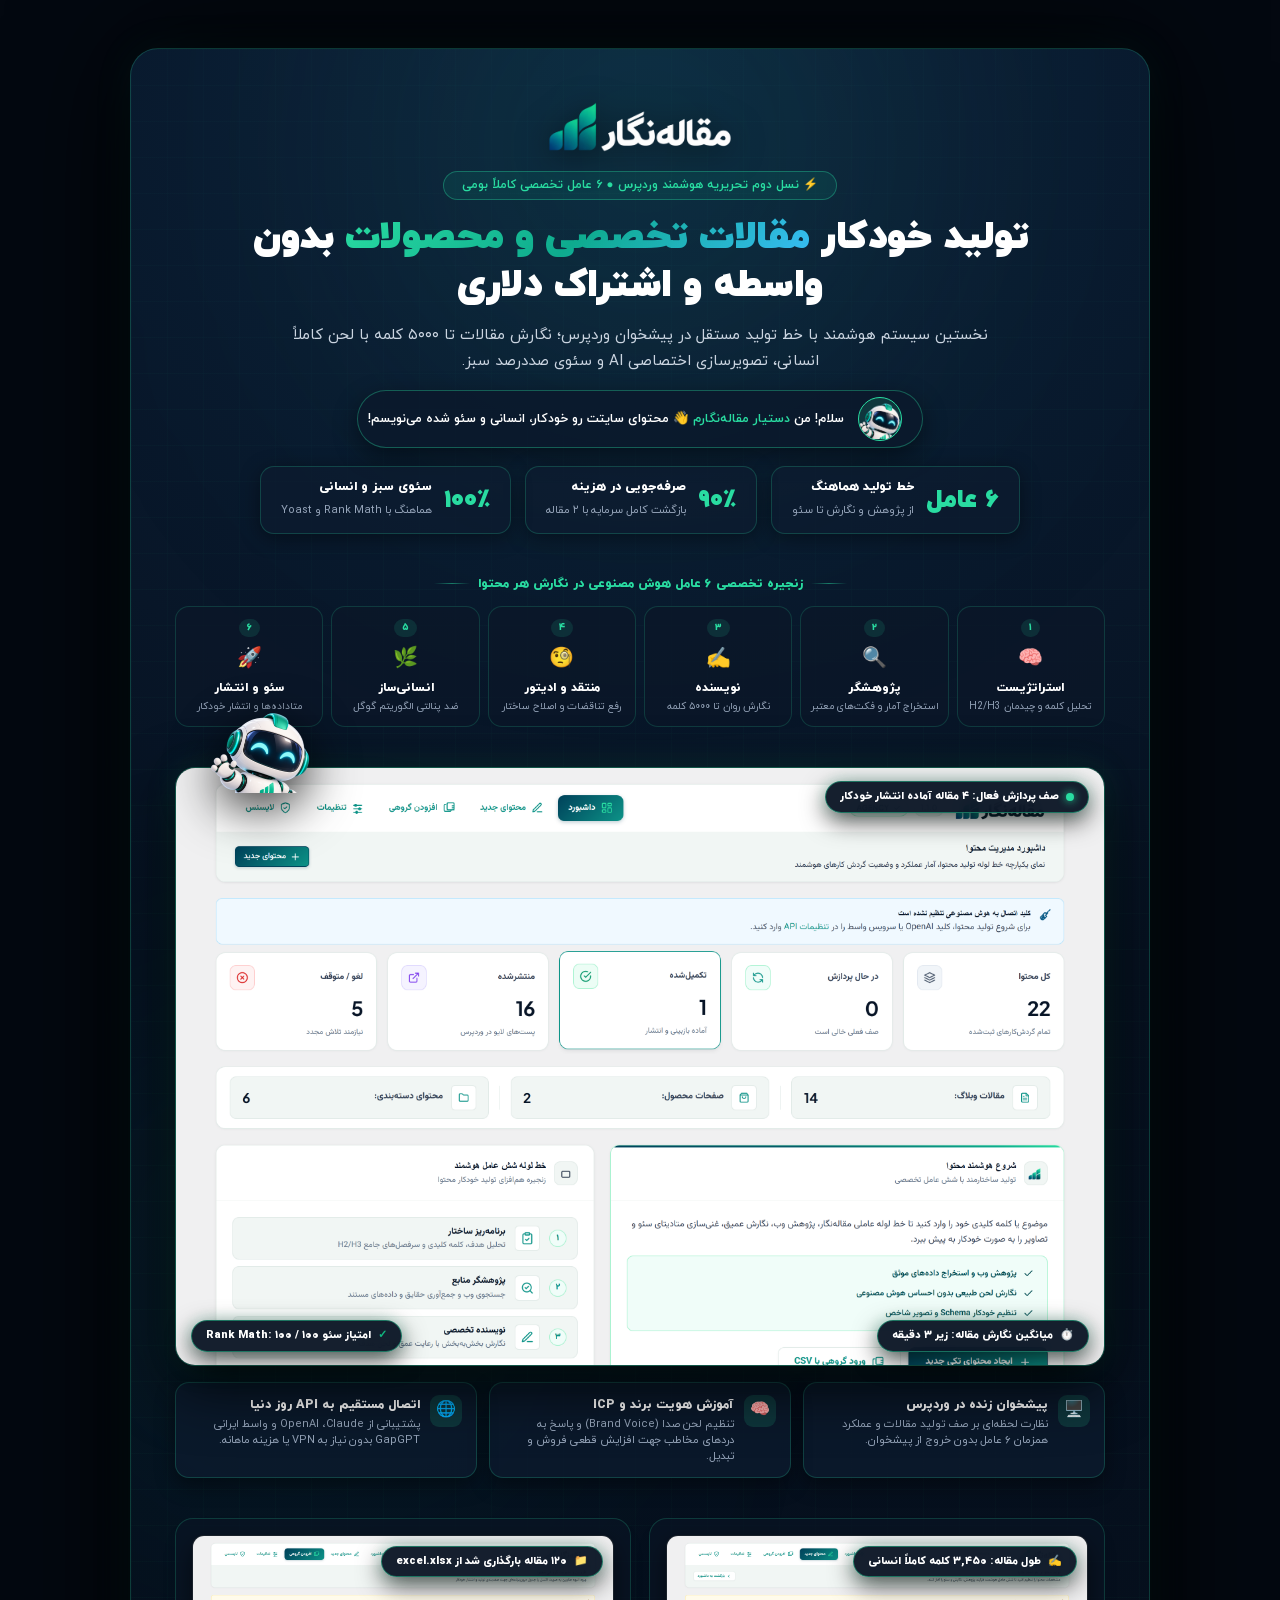
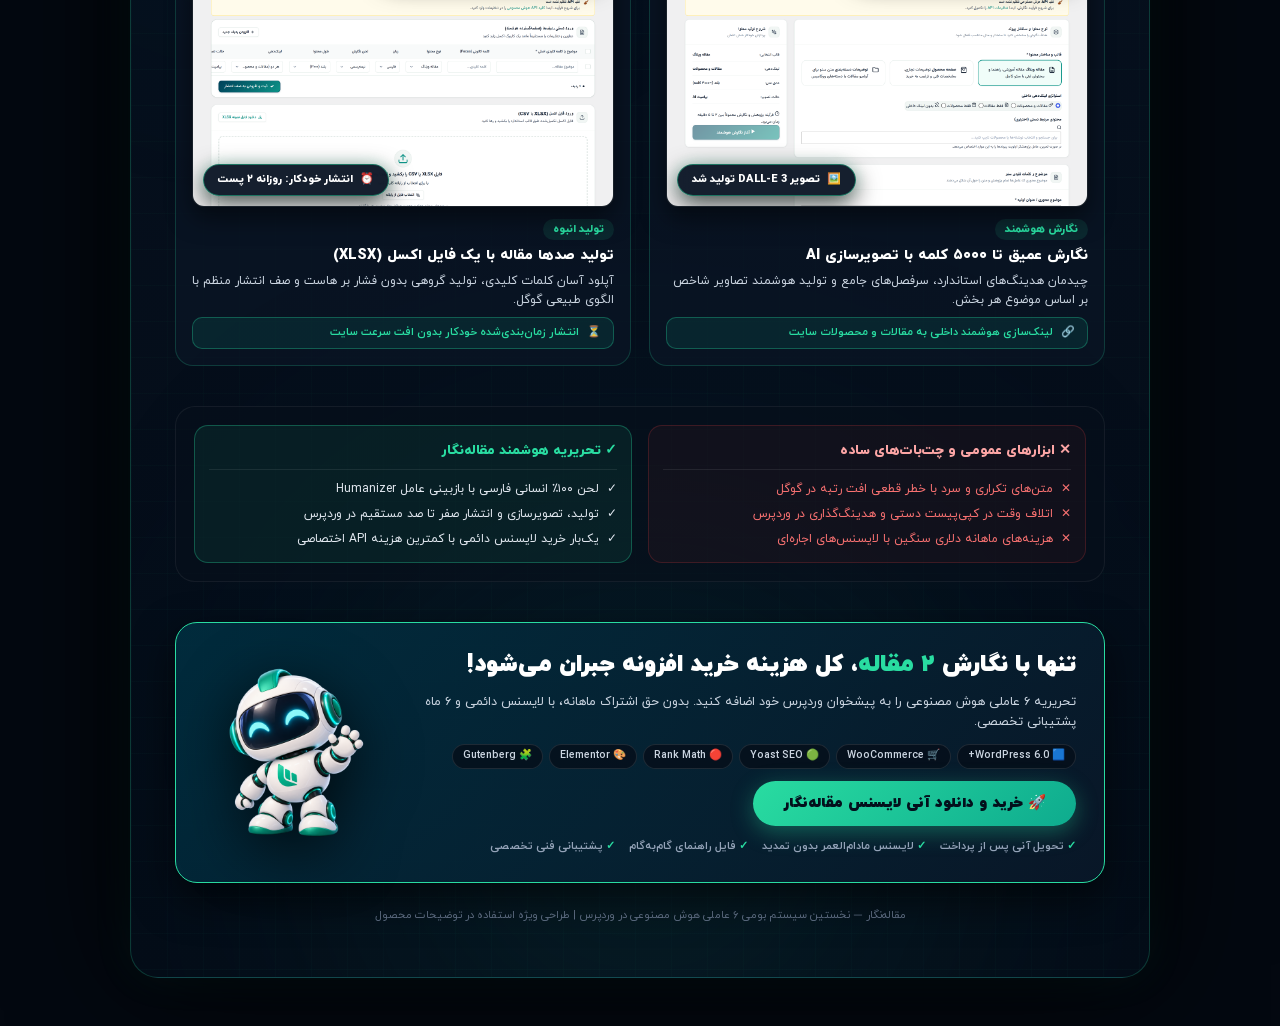
==== commit 4bd040a2: "Update logo typography to white text, add contextual overlapping pins, and integrate robot mascot ac" ====
--- a/infographic/index.html
+++ b/infographic/index.html
@@ -77,8 +77,8 @@
       --g-text-light: #E2E8F0;
       --g-text-muted: #94A3B8;
       --g-text-dim: #64748B;
-      --g-glass: rgba(11, 25, 44, 0.65);
-      --g-border: rgba(41, 220, 161, 0.2);
+      --g-glass: rgba(11, 25, 44, 0.7);
+      --g-border: rgba(41, 220, 161, 0.22);
     }
 
     html, body {
@@ -94,24 +94,24 @@
     }
 
     /* ==========================================================================
-       SINGLE UNIFIED POSTER CANVAS (No section boxes, no page layers)
+       SINGLE UNIFIED POSTER CANVAS
        ========================================================================== */
     .infographic-canvas {
-      width: 1000px;
+      width: 1020px;
       max-width: 100%;
-      background: radial-gradient(circle at 50% 0%, #0D223A 0%, #061120 40%, #040C17 100%);
+      background: radial-gradient(circle at 50% 0%, #0D233C 0%, #061120 40%, #040C17 100%);
       border-radius: 28px;
       position: relative;
       overflow: hidden;
       box-shadow: 0 0 120px rgba(0, 0, 0, 0.95), 0 0 40px rgba(41, 220, 161, 0.08);
-      border: 1px solid rgba(41, 220, 161, 0.2);
-      padding: 56px 48px;
+      border: 1px solid rgba(41, 220, 161, 0.22);
+      padding: 52px 44px;
       display: flex;
       flex-direction: column;
-      gap: 48px;
-    }
-
-    /* Subtle background grid & ambient light */
+      gap: 44px;
+    }
+
+    /* Ambient background grid & glow */
     .canvas-grid {
       position: absolute;
       inset: 0;
@@ -156,11 +156,11 @@
       z-index: 1;
       display: flex;
       flex-direction: column;
-      gap: 44px;
+      gap: 40px;
     }
 
     /* ==========================================================================
-       1. HERO & IDENTITY LOCKUP (Minimal, Editorial, Impactful)
+       1. HERO & IDENTITY (Clean White Logotype + Mascot Speech)
        ========================================================================== */
     .hero-lockup {
       text-align: center;
@@ -170,25 +170,28 @@
       gap: 14px;
     }
     .hero-brand-logo {
-      height: 48px;
+      height: 52px;
       width: auto;
       object-fit: contain;
-      margin-bottom: 6px;
-    }
+      margin-bottom: 4px;
+      filter: drop-shadow(0 4px 16px rgba(0, 0, 0, 0.5));
+    }
+    
     .hero-pill-badge {
       display: inline-flex;
       align-items: center;
       gap: 8px;
-      background: rgba(14, 171, 142, 0.1);
-      border: 1px solid rgba(41, 220, 161, 0.3);
-      padding: 4px 16px;
+      background: rgba(14, 171, 142, 0.12);
+      border: 1px solid rgba(41, 220, 161, 0.35);
+      padding: 4px 18px;
       border-radius: 100px;
       font-size: 12px;
       font-weight: 700;
       color: var(--g-mint);
     }
+
     .hero-title {
-      font-size: 40px;
+      font-size: 38px;
       font-weight: 900;
       color: var(--g-text-white);
       line-height: 1.25;
@@ -202,26 +205,66 @@
       background-clip: text;
     }
     .hero-sub {
-      font-size: 15.5px;
+      font-size: 15px;
       color: #CBD5E1;
       max-width: 740px;
       line-height: 1.7;
     }
 
-    /* 3 Floating Outcome Chips */
+    /* Mascot Speech Capsule */
+    .hero-mascot-speech {
+      display: inline-flex;
+      align-items: center;
+      gap: 14px;
+      background: rgba(11, 25, 44, 0.85);
+      border: 1px solid rgba(41, 220, 161, 0.35);
+      border-radius: 50px;
+      padding: 6px 20px 6px 10px;
+      margin-top: 2px;
+      box-shadow: 0 8px 25px rgba(0, 0, 0, 0.45);
+    }
+    .mascot-thumb {
+      width: 44px;
+      height: 44px;
+      border-radius: 50%;
+      background: rgba(41, 220, 161, 0.15);
+      border: 1.5px solid var(--g-mint);
+      overflow: hidden;
+      display: flex;
+      align-items: center;
+      justify-content: center;
+      flex-shrink: 0;
+    }
+    .mascot-thumb img {
+      width: 120%;
+      height: auto;
+      margin-top: 4px;
+    }
+    .speech-text {
+      font-size: 12.5px;
+      font-weight: 700;
+      color: var(--g-text-white);
+      text-align: right;
+      line-height: 1.45;
+    }
+    .speech-text strong {
+      color: var(--g-mint);
+    }
+
+    /* 3 Outcome Chips */
     .hero-proof-strip {
       display: flex;
       justify-content: center;
-      gap: 16px;
+      gap: 14px;
       flex-wrap: wrap;
-      margin-top: 8px;
+      margin-top: 4px;
       width: 100%;
     }
     .proof-chip {
       background: rgba(13, 28, 48, 0.7);
       border: 1px solid var(--g-border);
       border-radius: 14px;
-      padding: 10px 22px;
+      padding: 10px 20px;
       display: flex;
       align-items: center;
       gap: 12px;
@@ -238,7 +281,7 @@
     }
     .proof-chip-text strong {
       display: block;
-      font-size: 13px;
+      font-size: 12.5px;
       color: var(--g-text-white);
       font-weight: 800;
     }
@@ -248,17 +291,17 @@
     }
 
     /* ==========================================================================
-       2. THE 6-AGENT PIPELINE (Seamless Connected Ribbon)
+       2. THE 6-AGENT PIPELINE (Connected Streamlined Ribbon)
        ========================================================================== */
     .pipeline-flow-wrap {
       display: flex;
       flex-direction: column;
       align-items: center;
-      gap: 14px;
+      gap: 12px;
     }
     .flow-caption {
-      font-size: 13px;
-      font-weight: 700;
+      font-size: 12.5px;
+      font-weight: 800;
       color: var(--g-mint);
       display: flex;
       align-items: center;
@@ -266,7 +309,7 @@
     }
     .flow-caption::before, .flow-caption::after {
       content: '';
-      width: 40px;
+      width: 36px;
       height: 1px;
       background: linear-gradient(90deg, transparent, rgba(41, 220, 161, 0.5), transparent);
     }
@@ -281,13 +324,12 @@
       background: rgba(11, 23, 40, 0.75);
       border: 1px solid rgba(41, 220, 161, 0.18);
       border-radius: 14px;
-      padding: 12px 8px;
+      padding: 12px 6px;
       text-align: center;
       display: flex;
       flex-direction: column;
       align-items: center;
       gap: 4px;
-      position: relative;
     }
     .pipe-node-step {
       font-size: 10px;
@@ -314,48 +356,107 @@
     }
 
     /* ==========================================================================
-       3. CENTRAL PRODUCT EXHIBIT (Dashboard + Floating Annotations)
+       3. CENTRAL PRODUCT EXHIBIT (Dashboard with Mascot & Overlapping Pins)
        ========================================================================== */
     .central-exhibit {
       position: relative;
       display: flex;
       flex-direction: column;
       align-items: center;
-      gap: 18px;
-    }
+      gap: 16px;
+    }
+    
     .central-image-wrapper {
       position: relative;
       width: 100%;
       border-radius: 20px;
-      overflow: hidden;
-      box-shadow: 0 20px 60px rgba(0, 0, 0, 0.8), 0 0 30px rgba(41, 220, 161, 0.15);
-      border: 1.5px solid rgba(41, 220, 161, 0.35);
+      overflow: visible;
       background: #060F1A;
     }
     .central-image {
       width: 100%;
       height: auto;
       display: block;
+      border-radius: 20px;
+      box-shadow: 0 20px 60px rgba(0, 0, 0, 0.8), 0 0 30px rgba(41, 220, 161, 0.15);
+      border: 1.5px solid rgba(41, 220, 161, 0.35);
       object-fit: cover;
     }
 
-    /* Floating Graphic Callout Pins positioned around the central image */
+    /* Peeking Mascot on Central Dashboard */
+    .peeking-mascot-wrap {
+      position: absolute;
+      top: -55px;
+      left: 28px;
+      z-index: 5;
+      pointer-events: none;
+    }
+    .peeking-mascot-img {
+      width: 115px;
+      height: auto;
+      filter: drop-shadow(0 14px 25px rgba(0, 0, 0, 0.85));
+    }
+
+    /* Contextual Floating Pins (Overlapping) */
+    .context-pin {
+      position: absolute;
+      z-index: 4;
+      display: inline-flex;
+      align-items: center;
+      gap: 7px;
+      background: rgba(7, 18, 33, 0.94);
+      border: 1px solid rgba(41, 220, 161, 0.45);
+      box-shadow: 0 8px 24px rgba(0, 0, 0, 0.7), 0 0 15px rgba(41, 220, 161, 0.2);
+      border-radius: 100px;
+      padding: 6px 14px;
+      font-size: 11px;
+      font-weight: 800;
+      color: #FFFFFF;
+      backdrop-filter: blur(10px);
+      pointer-events: none;
+    }
+    .pin-dash-queue {
+      top: 14px;
+      right: 16px;
+    }
+    .pin-dash-seo {
+      bottom: 14px;
+      left: 16px;
+    }
+    .pin-dash-time {
+      bottom: 14px;
+      right: 16px;
+    }
+
+    .live-dot {
+      width: 8px;
+      height: 8px;
+      border-radius: 50%;
+      background: #29DCA1;
+      box-shadow: 0 0 8px #29DCA1;
+      flex-shrink: 0;
+    }
+    .pin-check {
+      color: #10B981;
+      font-weight: 900;
+    }
+
+    /* 3 Floating Callouts under central image */
     .floating-callouts-grid {
       display: grid;
       grid-template-columns: repeat(3, 1fr);
-      gap: 14px;
+      gap: 12px;
       width: 100%;
-      margin-top: -6px;
     }
     .graphic-callout {
-      background: rgba(12, 26, 45, 0.9);
+      background: rgba(12, 26, 45, 0.85);
       border: 1px solid var(--g-border);
       border-radius: 14px;
       padding: 12px 14px;
       display: flex;
       align-items: flex-start;
       gap: 10px;
-      box-shadow: 0 8px 24px rgba(0, 0, 0, 0.4);
+      box-shadow: 0 8px 20px rgba(0, 0, 0, 0.4);
     }
     .graphic-callout-ico {
       width: 32px;
@@ -382,12 +483,12 @@
     }
 
     /* ==========================================================================
-       4. TWO SIDE-BY-SIDE EXHIBITS (New Content & Bulk Excel)
+       4. TWO SIDE-BY-SIDE EXHIBITS (With Contextual Overlapping Pins)
        ========================================================================== */
     .side-by-side-exhibits {
       display: grid;
       grid-template-columns: 1fr 1fr;
-      gap: 20px;
+      gap: 18px;
     }
     .exhibit-column {
       background: rgba(10, 22, 38, 0.7);
@@ -404,6 +505,7 @@
       border: 1px solid rgba(255, 255, 255, 0.08);
       box-shadow: 0 10px 25px rgba(0, 0, 0, 0.5);
       background: #050E18;
+      position: relative;
     }
     .exhibit-img {
       width: 100%;
@@ -411,6 +513,16 @@
       display: block;
       object-fit: cover;
     }
+
+    .pin-exhibit-top {
+      top: 10px;
+      right: 10px;
+    }
+    .pin-exhibit-bottom {
+      bottom: 10px;
+      left: 10px;
+    }
+
     .exhibit-meta {
       display: flex;
       flex-direction: column;
@@ -426,7 +538,7 @@
       border-radius: 20px;
     }
     .exhibit-title {
-      font-size: 15px;
+      font-size: 14.5px;
       font-weight: 800;
       color: var(--g-text-white);
       line-height: 1.35;
@@ -442,24 +554,24 @@
       gap: 8px;
       background: rgba(14, 171, 142, 0.12);
       border: 1px solid rgba(41, 220, 161, 0.3);
-      padding: 7px 12px;
+      padding: 6px 12px;
       border-radius: 10px;
       font-size: 11px;
       color: var(--g-mint);
       font-weight: 700;
-      margin-top: 4px;
+      margin-top: 2px;
     }
 
     /* ==========================================================================
-       5. MINIMALIST COMPARISON & VALUE MATRIX (Typography & Contrast, NO Boxes)
+       5. MINIMALIST COMPARISON MATRIX
        ========================================================================== */
     .compare-graphic-matrix {
       display: grid;
       grid-template-columns: 1fr 1fr;
-      gap: 18px;
+      gap: 16px;
       background: rgba(7, 16, 28, 0.6);
       border-radius: 20px;
-      padding: 20px;
+      padding: 18px;
       border: 1px solid rgba(255, 255, 255, 0.06);
     }
     .matrix-col {
@@ -477,7 +589,7 @@
     .matrix-header {
       font-size: 13.5px;
       font-weight: 800;
-      margin-bottom: 12px;
+      margin-bottom: 10px;
       padding-bottom: 8px;
       border-bottom: 1px solid rgba(255, 255, 255, 0.08);
       display: flex;
@@ -491,7 +603,7 @@
       list-style: none;
       display: flex;
       flex-direction: column;
-      gap: 8px;
+      gap: 7px;
     }
     .matrix-item {
       display: flex;
@@ -504,22 +616,31 @@
     .matrix-col.pass .matrix-item { color: #E2E8F0; }
 
     /* ==========================================================================
-       6. ECONOMIC PAYOFF & CLOSING SEAL (Graphic Infographic Anchor)
+       6. ECONOMIC PAYOFF & CLOSING SEAL (With Standing Mascot)
        ========================================================================== */
     .graphic-anchor-block {
       background: linear-gradient(135deg, rgba(0, 48, 66, 0.85) 0%, rgba(9, 23, 40, 0.95) 100%);
       border: 1.5px solid var(--g-mint);
       border-radius: 22px;
-      padding: 28px 24px;
-      text-align: center;
+      padding: 26px 28px;
+      box-shadow: 0 16px 40px rgba(0, 0, 0, 0.6);
+      position: relative;
+    }
+
+    .anchor-grid-layout {
+      display: grid;
+      grid-template-columns: 1fr 180px;
+      gap: 20px;
+      align-items: center;
+      text-align: right;
+    }
+    .anchor-text-col {
       display: flex;
       flex-direction: column;
-      align-items: center;
-      gap: 16px;
-      box-shadow: 0 16px 40px rgba(0, 0, 0, 0.6);
+      gap: 12px;
     }
     .anchor-headline {
-      font-size: 24px;
+      font-size: 23px;
       font-weight: 900;
       color: var(--g-text-white);
       line-height: 1.35;
@@ -528,53 +649,64 @@
       color: var(--g-mint);
     }
     .anchor-sub {
-      font-size: 13px;
+      font-size: 12.5px;
       color: #CBD5E1;
-      max-width: 620px;
       line-height: 1.6;
     }
 
     .ecosystem-strip {
       display: flex;
       flex-wrap: wrap;
-      justify-content: center;
-      gap: 8px;
+      gap: 6px;
     }
     .eco-tag {
       background: rgba(5, 14, 25, 0.8);
       border: 1px solid rgba(255, 255, 255, 0.1);
-      padding: 4px 12px;
+      padding: 3px 10px;
       border-radius: 100px;
-      font-size: 11px;
+      font-size: 10.5px;
       font-weight: 700;
       color: #CBD5E1;
     }
 
     .anchor-cta-button {
+      align-self: flex-start;
       display: inline-flex;
       align-items: center;
       gap: 8px;
       background: linear-gradient(135deg, #29DCA1 0%, #0EAB8E 100%);
       color: #030F1C;
-      font-size: 15px;
+      font-size: 14.5px;
       font-weight: 900;
-      padding: 12px 36px;
+      padding: 11px 30px;
       border-radius: 100px;
       text-decoration: none;
-      box-shadow: 0 8px 25px rgba(41, 220, 161, 0.4);
+      box-shadow: 0 6px 22px rgba(41, 220, 161, 0.35);
     }
 
     .guarantee-row {
       display: flex;
       flex-wrap: wrap;
-      justify-content: center;
-      gap: 16px;
-      font-size: 11.5px;
+      gap: 14px;
+      font-size: 11px;
       color: var(--g-text-muted);
       font-weight: 600;
     }
     .guarantee-row span {
       color: var(--g-mint);
+    }
+
+    /* Mascot standing column */
+    .anchor-mascot-col {
+      display: flex;
+      justify-content: center;
+      align-items: center;
+      position: relative;
+    }
+    .anchor-mascot-img {
+      width: 175px;
+      height: auto;
+      filter: drop-shadow(0 15px 30px rgba(0, 0, 0, 0.75));
     }
 
     /* Small credit line */
@@ -582,21 +714,27 @@
       text-align: center;
       font-size: 11px;
       color: var(--g-text-dim);
-      margin-top: -12px;
+      margin-top: -16px;
     }
 
     /* ==========================================================================
        RESPONSIVE ADJUSTMENTS
        ========================================================================== */
     @media (max-width: 860px) {
-      .infographic-canvas { padding: 32px 18px; gap: 32px; }
-      .hero-title { font-size: 28px; }
+      .infographic-canvas { padding: 28px 16px; gap: 30px; }
+      .hero-title { font-size: 26px; }
       .hero-proof-strip { flex-direction: column; }
       .pipeline-ribbon { grid-template-columns: repeat(3, 1fr); }
       .floating-callouts-grid { grid-template-columns: 1fr; }
       .side-by-side-exhibits { grid-template-columns: 1fr; }
       .compare-graphic-matrix { grid-template-columns: 1fr; }
-      .anchor-headline { font-size: 20px; }
+      .anchor-grid-layout { grid-template-columns: 1fr; text-align: center; }
+      .anchor-cta-button { align-self: center; }
+      .ecosystem-strip { justify-content: center; }
+      .guarantee-row { justify-content: center; }
+      .anchor-mascot-img { width: 130px; }
+      .peeking-mascot-img { width: 85px; top: -38px; left: 14px; }
+      .pin-dash-time { display: none; }
     }
   </style>
 </head>
@@ -611,10 +749,11 @@
   <div class="canvas-inner">
 
     <!-- ======================================================================
-         1. HERO & IDENTITY (Graphic Lockup)
+         1. HERO & IDENTITY (Clean White Logotype + Mascot Speech)
          ====================================================================== -->
     <header class="hero-lockup">
-      <img src="images/logo-horizontal.png" alt="مقاله‌نگار" class="hero-brand-logo" />
+      <!-- Official White-Text Logo for Dark Background -->
+      <img src="images/logo-horizontal-white.png" alt="مقاله‌نگار" class="hero-brand-logo" />
       
       <div class="hero-pill-badge">
         <span>⚡ نسل دوم تحریریه هوشمند وردپرس • ۶ عامل تخصصی کاملاً بومی</span>
@@ -627,6 +766,16 @@
       <p class="hero-sub">
         نخستین سیستم هوشمند با خط تولید مستقل در پیشخوان وردپرس؛ نگارش مقالات تا ۵۰۰۰ کلمه با لحن کاملاً انسانی، تصویرسازی اختصاصی AI و سئوی صددرصد سبز.
       </p>
+
+      <!-- Mascot Greeting Capsule -->
+      <div class="hero-mascot-speech">
+        <div class="mascot-thumb">
+          <img src="images/mascot-bust.png" alt="مسکات هوشمند مقاله‌نگار" />
+        </div>
+        <div class="speech-text">
+          <span>سلام! من <strong>دستیار مقاله‌نگارم</strong> 👋 محتوای سایتت رو خودکار، انسانی و سئو شده می‌نویسم!</span>
+        </div>
+      </div>
 
       <div class="hero-proof-strip">
         <div class="proof-chip">
@@ -699,11 +848,32 @@
     </div>
 
     <!-- ======================================================================
-         3. CENTRAL PRODUCT EXHIBIT (Dashboard with Floating Annotation Cards)
+         3. CENTRAL PRODUCT EXHIBIT (Dashboard with Peeking Mascot & Overlapping Pins)
          ====================================================================== -->
     <div class="central-exhibit">
       <div class="central-image-wrapper">
+        <!-- Peeking Mascot over Dashboard corner -->
+        <div class="peeking-mascot-wrap">
+          <img src="images/mascot-bust.png" alt="دستیار مقاله‌نگار" class="peeking-mascot-img" />
+        </div>
+
         <img src="images/dashboard.png" alt="پیشخوان مدیریت افزونه مقاله‌نگار" class="central-image" loading="eager" />
+
+        <!-- Fixed Overlapping Contextual Pins -->
+        <div class="context-pin pin-dash-queue">
+          <span class="live-dot"></span>
+          <span>صف پردازش فعال: ۴ مقاله آماده انتشار خودکار</span>
+        </div>
+
+        <div class="context-pin pin-dash-seo">
+          <span class="pin-check">✓</span>
+          <span>امتیاز سئو Rank Math: ۱۰۰ / ۱۰۰</span>
+        </div>
+
+        <div class="context-pin pin-dash-time">
+          <span>⏱️</span>
+          <span>میانگین نگارش مقاله: زیر ۳ دقیقه</span>
+        </div>
       </div>
 
       <!-- 3 Integrated Feature Annotations -->
@@ -720,7 +890,7 @@
           <div class="graphic-callout-ico">🧠</div>
           <div class="graphic-callout-body">
             <h5>آموزش هویت برند و ICP</h5>
-            <p>تنظیم لحن صدا (Brand Voice) و پاسخ به دردهای مخاطب جهت افزایش قطعی فروش و نرخ تبدیل.</p>
+            <p>تنظیم لحن صدا (Brand Voice) و پاسخ به دردهای مخاطب جهت افزایش قطعی فروش و تبدیل.</p>
           </div>
         </div>
 
@@ -728,20 +898,29 @@
           <div class="graphic-callout-ico">🌐</div>
           <div class="graphic-callout-body">
             <h5>اتصال مستقیم به API روز دنیا</h5>
-            <p>پشتیبانی از OpenAI ،Claude و واسط ایرانی GapGPT بدون نیاز به VPN یا هزینه ماهانه دلاری.</p>
+            <p>پشتیبانی از OpenAI ،Claude و واسط ایرانی GapGPT بدون نیاز به VPN یا هزینه ماهانه.</p>
           </div>
         </div>
       </div>
     </div>
 
     <!-- ======================================================================
-         4. TWO SIDE-BY-SIDE VISUAL EXHIBITS (Content & Bulk)
+         4. TWO SIDE-BY-SIDE EXHIBITS (With Overlapping Contextual Pins)
          ====================================================================== -->
     <div class="side-by-side-exhibits">
       <!-- Exhibit Left: New Content -->
       <div class="exhibit-column">
         <div class="exhibit-img-box">
           <img src="images/new-content.png" alt="بخش نگارش محتوای جدید" class="exhibit-img" loading="eager" />
+          <!-- Overlapping Context Pins -->
+          <div class="context-pin pin-exhibit-top">
+            <span>✍️</span>
+            <span>طول مقاله: ۳,۴۵۰ کلمه کاملاً انسانی</span>
+          </div>
+          <div class="context-pin pin-exhibit-bottom">
+            <span>🖼️</span>
+            <span>تصویر DALL-E 3 تولید شد</span>
+          </div>
         </div>
         <div class="exhibit-meta">
           <span class="exhibit-badge">نگارش هوشمند</span>
@@ -757,6 +936,15 @@
       <div class="exhibit-column">
         <div class="exhibit-img-box">
           <img src="images/bulk-content.png" alt="تولید انبوه با فایل اکسل" class="exhibit-img" loading="eager" />
+          <!-- Overlapping Context Pins -->
+          <div class="context-pin pin-exhibit-top">
+            <span>📁</span>
+            <span>۱۲۰ مقاله بارگذاری شد از excel.xlsx</span>
+          </div>
+          <div class="context-pin pin-exhibit-bottom">
+            <span>⏰</span>
+            <span>انتشار خودکار: روزانه ۲ پست</span>
+          </div>
         </div>
         <div class="exhibit-meta">
           <span class="exhibit-badge">تولید انبوه</span>
@@ -793,34 +981,44 @@
     </div>
 
     <!-- ======================================================================
-         6. ECONOMIC PAYOFF & CLOSING SEAL
+         6. ECONOMIC PAYOFF & CLOSING SEAL (With Mascot Character)
          ====================================================================== -->
     <div class="graphic-anchor-block">
-      <h3 class="anchor-headline">
-        تنها با نگارش <span>۲ مقاله</span>، کل هزینه خرید افزونه جبران می‌شود!
-      </h3>
-      <p class="anchor-sub">
-        تحریریه ۶ عاملی هوش مصنوعی را به پیشخوان وردپرس خود اضافه کنید. بدون حق اشتراک ماهانه، با لایسنس دائمی و ۶ ماه پشتیبانی تخصصی.
-      </p>
-
-      <div class="ecosystem-strip">
-        <span class="eco-tag">🟦 WordPress 6.0+</span>
-        <span class="eco-tag">🛒 WooCommerce</span>
-        <span class="eco-tag">🟢 Yoast SEO</span>
-        <span class="eco-tag">🔴 Rank Math</span>
-        <span class="eco-tag">🎨 Elementor</span>
-        <span class="eco-tag">🧩 Gutenberg</span>
-      </div>
-
-      <a href="../purchase.html" class="anchor-cta-button">
-        <span>🚀 خرید و دانلود آنی لایسنس مقاله‌نگار</span>
-      </a>
-
-      <div class="guarantee-row">
-        <div><span>✓</span> تحویل آنی پس از پرداخت</div>
-        <div><span>✓</span> لایسنس مادام‌العمر بدون تمدید</div>
-        <div><span>✓</span> فایل راهنمای گام‌به‌گام</div>
-        <div><span>✓</span> پشتیبانی فنی تخصصی</div>
+      <div class="anchor-grid-layout">
+        <!-- Text & Action column -->
+        <div class="anchor-text-col">
+          <h3 class="anchor-headline">
+            تنها با نگارش <span>۲ مقاله</span>، کل هزینه خرید افزونه جبران می‌شود!
+          </h3>
+          <p class="anchor-sub">
+            تحریریه ۶ عاملی هوش مصنوعی را به پیشخوان وردپرس خود اضافه کنید. بدون حق اشتراک ماهانه، با لایسنس دائمی و ۶ ماه پشتیبانی تخصصی.
+          </p>
+
+          <div class="ecosystem-strip">
+            <span class="eco-tag">🟦 WordPress 6.0+</span>
+            <span class="eco-tag">🛒 WooCommerce</span>
+            <span class="eco-tag">🟢 Yoast SEO</span>
+            <span class="eco-tag">🔴 Rank Math</span>
+            <span class="eco-tag">🎨 Elementor</span>
+            <span class="eco-tag">🧩 Gutenberg</span>
+          </div>
+
+          <a href="../purchase.html" class="anchor-cta-button">
+            <span>🚀 خرید و دانلود آنی لایسنس مقاله‌نگار</span>
+          </a>
+
+          <div class="guarantee-row">
+            <div><span>✓</span> تحویل آنی پس از پرداخت</div>
+            <div><span>✓</span> لایسنس مادام‌العمر بدون تمدید</div>
+            <div><span>✓</span> فایل راهنمای گام‌به‌گام</div>
+            <div><span>✓</span> پشتیبانی فنی تخصصی</div>
+          </div>
+        </div>
+
+        <!-- Mascot Character Column -->
+        <div class="anchor-mascot-col">
+          <img src="images/mascot-flipped.png" alt="مسکات مقاله‌نگار" class="anchor-mascot-img" />
+        </div>
       </div>
     </div>
 
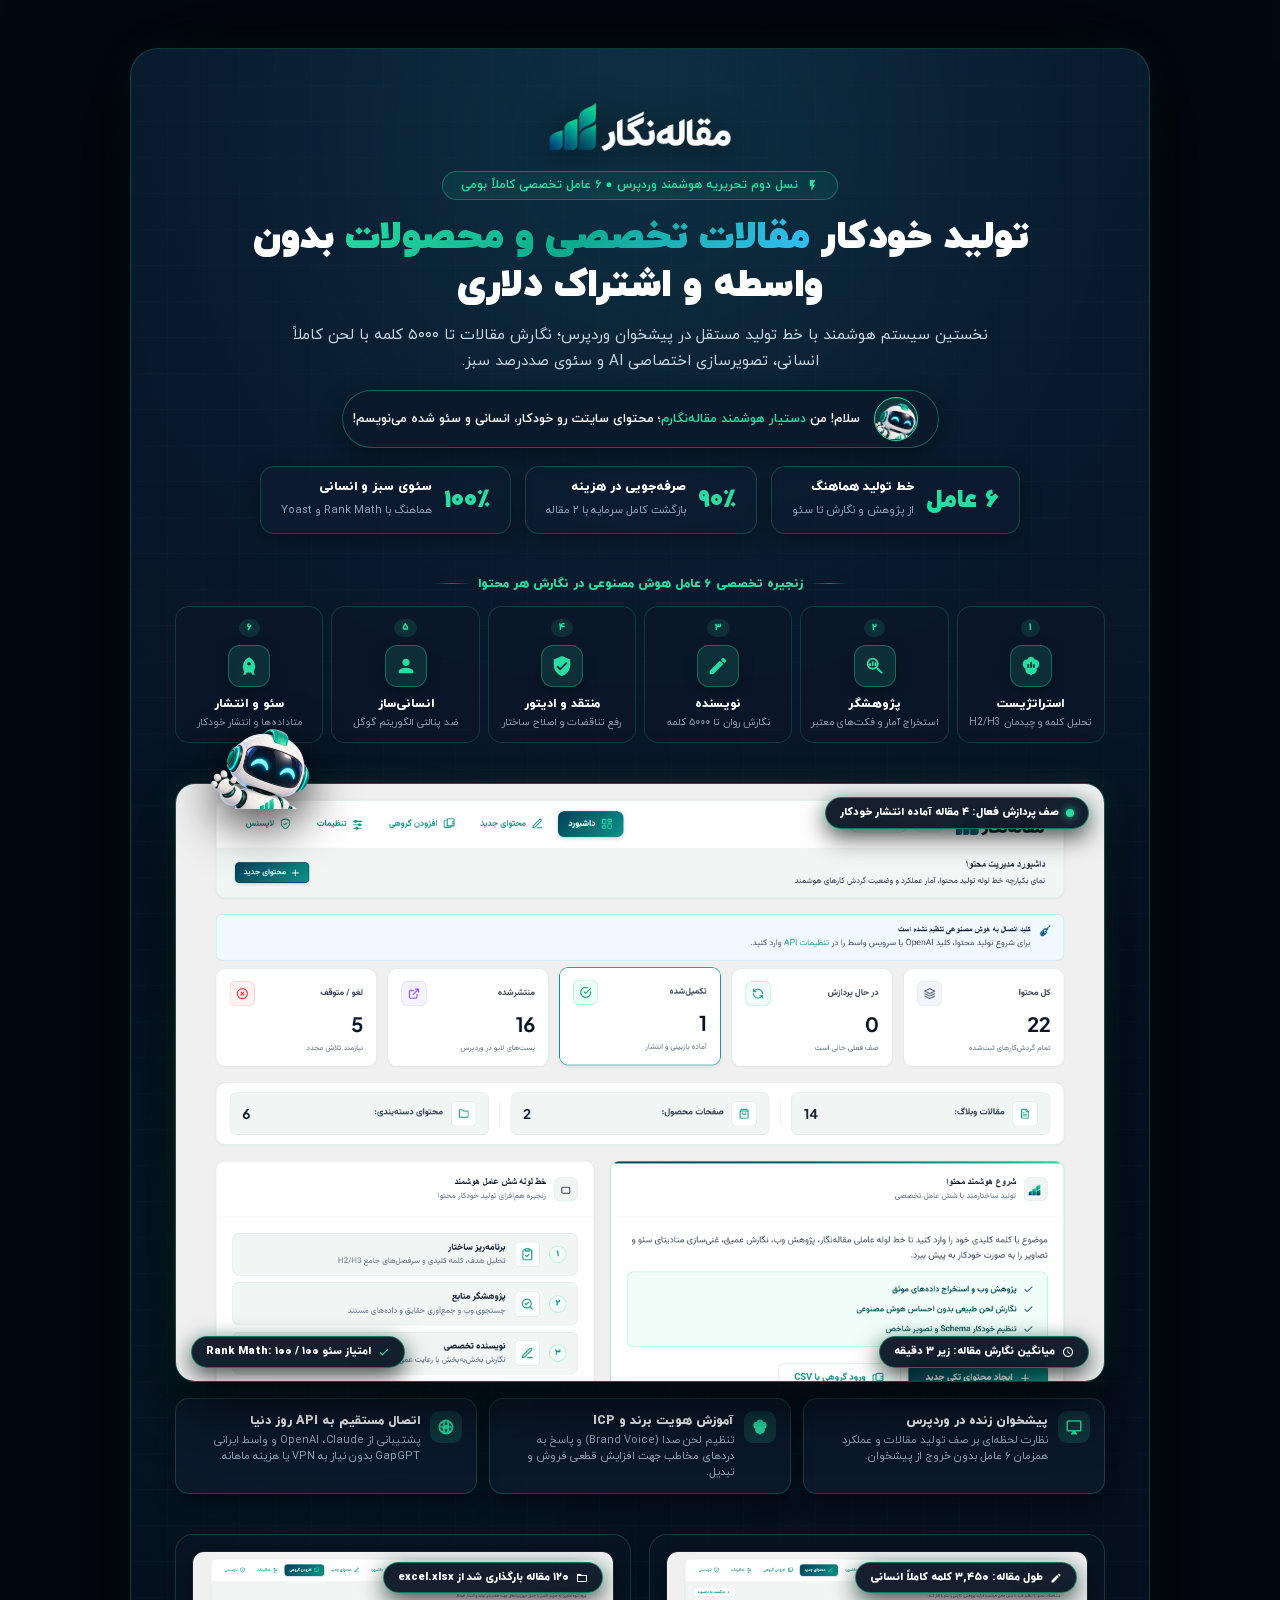
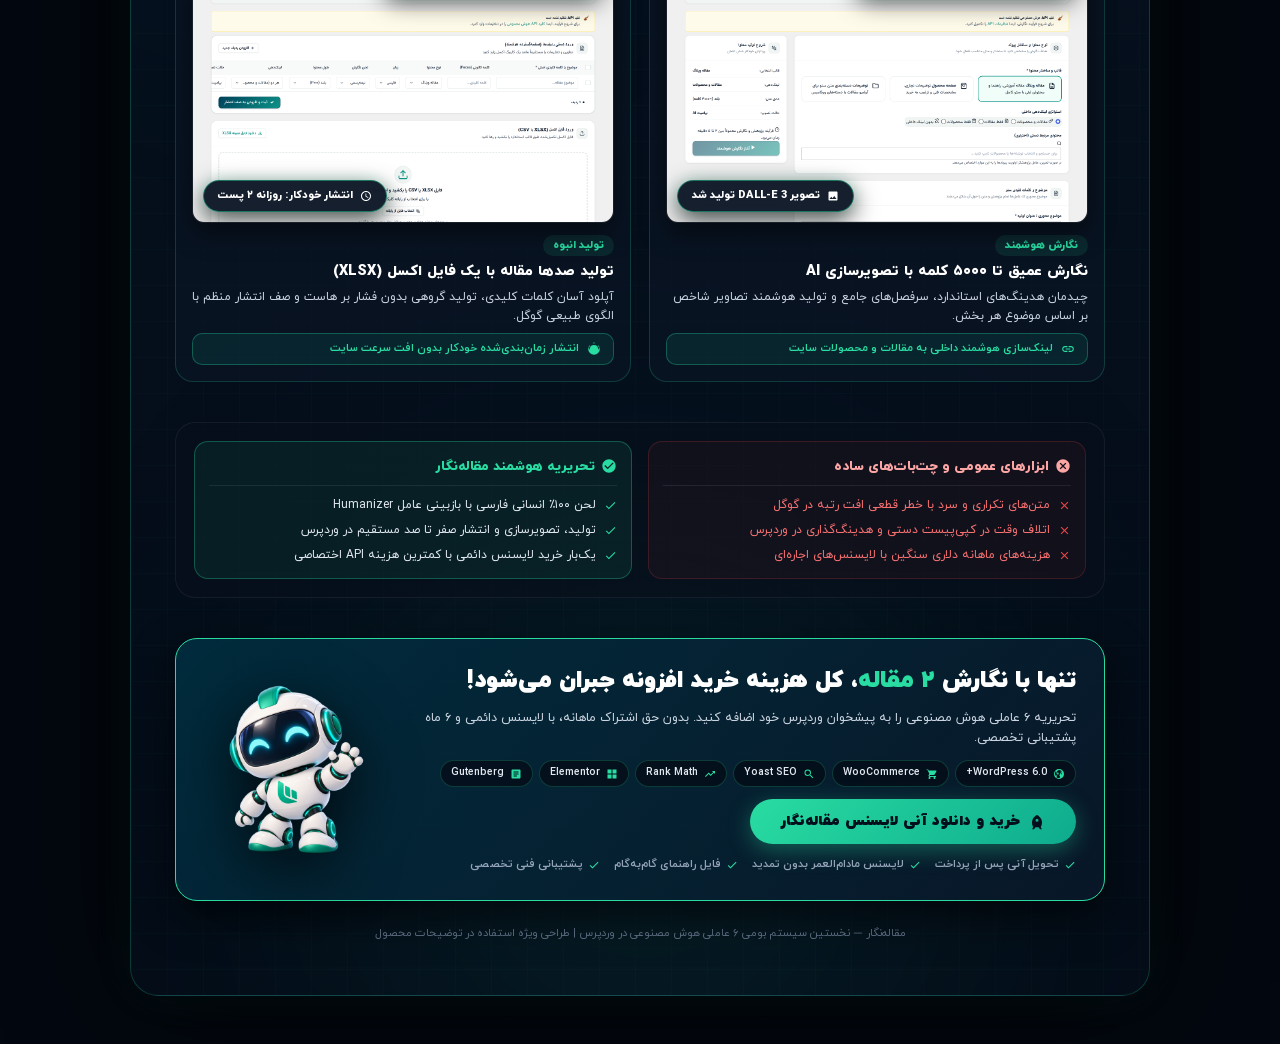
==== commit d703c76b: "Replace all emojis with solid monochromatic vector SVGs matching brand theme" ====
--- a/infographic/index.html
+++ b/infographic/index.html
@@ -340,8 +340,22 @@
       border-radius: 20px;
     }
     .pipe-node-icon {
-      font-size: 20px;
-      margin: 2px 0;
+      width: 42px;
+      height: 42px;
+      border-radius: 12px;
+      background: rgba(41, 220, 161, 0.12);
+      border: 1px solid rgba(41, 220, 161, 0.35);
+      display: flex;
+      align-items: center;
+      justify-content: center;
+      margin: 4px 0 6px;
+      color: var(--g-mint);
+      box-shadow: 0 4px 14px rgba(0, 0, 0, 0.35);
+    }
+    .pipe-node-icon svg {
+      width: 22px;
+      height: 22px;
+      fill: currentColor;
     }
     .pipe-node-title {
       font-size: 12px;
@@ -607,13 +621,15 @@
     }
     .matrix-item {
       display: flex;
-      align-items: flex-start;
+      align-items: center;
       gap: 8px;
       font-size: 12px;
       line-height: 1.5;
     }
     .matrix-col.fail .matrix-item { color: #F87171; }
     .matrix-col.pass .matrix-item { color: #E2E8F0; }
+    .matrix-col.fail .matrix-item svg { color: #EF4444; flex-shrink: 0; }
+    .matrix-col.pass .matrix-item svg { color: var(--g-mint); flex-shrink: 0; }
 
     /* ==========================================================================
        6. ECONOMIC PAYOFF & CLOSING SEAL (With Standing Mascot)
@@ -660,13 +676,20 @@
       gap: 6px;
     }
     .eco-tag {
-      background: rgba(5, 14, 25, 0.8);
-      border: 1px solid rgba(255, 255, 255, 0.1);
-      padding: 3px 10px;
+      background: rgba(5, 14, 25, 0.85);
+      border: 1px solid rgba(41, 220, 161, 0.22);
+      padding: 4px 10px;
       border-radius: 100px;
       font-size: 10.5px;
       font-weight: 700;
-      color: #CBD5E1;
+      color: #E2E8F0;
+      display: inline-flex;
+      align-items: center;
+      gap: 6px;
+    }
+    .eco-tag svg {
+      color: var(--g-mint);
+      flex-shrink: 0;
     }
 
     .anchor-cta-button {
@@ -683,6 +706,9 @@
       text-decoration: none;
       box-shadow: 0 6px 22px rgba(41, 220, 161, 0.35);
     }
+    .anchor-cta-button svg {
+      flex-shrink: 0;
+    }
 
     .guarantee-row {
       display: flex;
@@ -692,8 +718,14 @@
       color: var(--g-text-muted);
       font-weight: 600;
     }
-    .guarantee-row span {
+    .guarantee-row div {
+      display: inline-flex;
+      align-items: center;
+      gap: 5px;
+    }
+    .guarantee-row svg {
       color: var(--g-mint);
+      flex-shrink: 0;
     }
 
     /* Mascot standing column */
@@ -756,7 +788,8 @@
       <img src="images/logo-horizontal-white.png" alt="مقاله‌نگار" class="hero-brand-logo" />
       
       <div class="hero-pill-badge">
-        <span>⚡ نسل دوم تحریریه هوشمند وردپرس • ۶ عامل تخصصی کاملاً بومی</span>
+        <svg width="13" height="13" viewBox="0 0 24 24" fill="currentColor"><path d="M7 2v11h3v9l7-12h-4l4-8z"/></svg>
+        <span>نسل دوم تحریریه هوشمند وردپرس • ۶ عامل تخصصی کاملاً بومی</span>
       </div>
 
       <h1 class="hero-title">
@@ -773,7 +806,7 @@
           <img src="images/mascot-bust.png" alt="مسکات هوشمند مقاله‌نگار" />
         </div>
         <div class="speech-text">
-          <span>سلام! من <strong>دستیار مقاله‌نگارم</strong> 👋 محتوای سایتت رو خودکار، انسانی و سئو شده می‌نویسم!</span>
+          <span>سلام! من <strong>دستیار هوشمند مقاله‌نگارم</strong>؛ محتوای سایتت رو خودکار، انسانی و سئو شده می‌نویسم!</span>
         </div>
       </div>
 
@@ -808,39 +841,62 @@
     <div class="pipeline-flow-wrap">
       <div class="flow-caption">زنجیره تخصصی ۶ عامل هوش مصنوعی در نگارش هر محتوا</div>
       <div class="pipeline-ribbon">
+        <!-- Agent 1: Strategist (Solid Brain) -->
         <div class="pipe-node">
           <span class="pipe-node-step">۱</span>
-          <span class="pipe-node-icon">🧠</span>
+          <span class="pipe-node-icon" aria-label="استراتژیست">
+            <svg viewBox="0 0 24 24"><path d="M12 2a4.5 4.5 0 0 0-4.24 3A4.996 4.996 0 0 0 3 10c0 1.96 1.13 3.66 2.8 4.47A5.002 5.002 0 0 0 11 20.9V22h2v-1.1a5.002 5.002 0 0 0 5.2-6.43A4.996 4.996 0 0 0 21 10a4.996 4.996 0 0 0-4.76-5A4.5 4.5 0 0 0 12 2zm-1 6h2v6h-2V8zm-3 2h2v4H8v-4zm6 0h2v4h-2v-4z"/></svg>
+          </span>
           <span class="pipe-node-title">استراتژیست</span>
           <span class="pipe-node-desc">تحلیل کلمه و چیدمان H2/H3</span>
         </div>
+
+        <!-- Agent 2: Researcher (Solid Search / Analytics) -->
         <div class="pipe-node">
           <span class="pipe-node-step">۲</span>
-          <span class="pipe-node-icon">🔍</span>
+          <span class="pipe-node-icon" aria-label="پژوهشگر">
+            <svg viewBox="0 0 24 24"><path d="M15.5 14h-.79l-.28-.27A6.471 6.471 0 0 0 16 9.5 6.5 6.5 0 1 0 9.5 16c1.61 0 3.09-.59 4.23-1.57l.27.28v.79l5 4.99L20.49 19l-4.99-5zm-6 0C7.01 14 5 11.99 5 9.5S7.01 5 9.5 5 14 7.01 14 9.5 11.99 14 9.5 14zm-1-7h2v5h-2zm-3 2h2v3H5zm6-1h2v4h-2z"/></svg>
+          </span>
           <span class="pipe-node-title">پژوهشگر</span>
           <span class="pipe-node-desc">استخراج آمار و فکت‌های معتبر</span>
         </div>
+
+        <!-- Agent 3: Writer (Solid Quill/Pen) -->
         <div class="pipe-node">
           <span class="pipe-node-step">۳</span>
-          <span class="pipe-node-icon">✍️</span>
+          <span class="pipe-node-icon" aria-label="نویسنده">
+            <svg viewBox="0 0 24 24"><path d="M3 17.25V21h3.75L17.81 9.94l-3.75-3.75L3 17.25zM20.71 7.04a.996.996 0 0 0 0-1.41l-2.34-2.34a.996.996 0 0 0-1.41 0l-1.83 1.83 3.75 3.75 1.83-1.83z"/></svg>
+          </span>
           <span class="pipe-node-title">نویسنده</span>
           <span class="pipe-node-desc">نگارش روان تا ۵۰۰۰ کلمه</span>
         </div>
+
+        <!-- Agent 4: Editor/Critic (Solid Shield Check) -->
         <div class="pipe-node">
           <span class="pipe-node-step">۴</span>
-          <span class="pipe-node-icon">🧐</span>
+          <span class="pipe-node-icon" aria-label="منتقد و ادیتور">
+            <svg viewBox="0 0 24 24"><path d="M12 1L3 5v6c0 5.55 3.84 10.74 9 12 5.16-1.26 9-6.45 9-12V5l-9-4zm-2 16l-4-4 1.41-1.41L10 14.17l6.59-6.59L18 9l-8 8z"/></svg>
+          </span>
           <span class="pipe-node-title">منتقد و ادیتور</span>
           <span class="pipe-node-desc">رفع تناقضات و اصلاح ساختار</span>
         </div>
+
+        <!-- Agent 5: Humanizer (Solid User Profile / Human Touch) -->
         <div class="pipe-node">
           <span class="pipe-node-step">۵</span>
-          <span class="pipe-node-icon">🌿</span>
+          <span class="pipe-node-icon" aria-label="انسانی‌ساز">
+            <svg viewBox="0 0 24 24"><path d="M12 12c2.21 0 4-1.79 4-4s-1.79-4-4-4-4 1.79-4 4 1.79 4 4 4zm0 2c-2.67 0-8 1.34-8 4v1c0 .55.45 1 1 1h14c.55 0 1-.45 1-1v-1c0-2.66-5.33-4-8-4z"/></svg>
+          </span>
           <span class="pipe-node-title">انسانی‌ساز</span>
           <span class="pipe-node-desc">ضد پنالتی الگوریتم گوگل</span>
         </div>
+
+        <!-- Agent 6: SEO Publisher (Solid Rocket) -->
         <div class="pipe-node">
           <span class="pipe-node-step">۶</span>
-          <span class="pipe-node-icon">🚀</span>
+          <span class="pipe-node-icon" aria-label="سئو و انتشار">
+            <svg viewBox="0 0 24 24"><path d="M12 2.5s4 1.5 6 6.5c1.4 3.5.5 7.5-1 9.5l1.5 3H16l-2-2.5h-4l-2 2.5H5.5l1.5-3c-1.5-2-2.4-6-1-9.5 2-5 6-6.5 6-6.5zm0 5a2 2 0 1 0 0 4 2 2 0 0 0 0-4z"/></svg>
+          </span>
           <span class="pipe-node-title">سئو و انتشار</span>
           <span class="pipe-node-desc">متاداده‌ها و انتشار خودکار</span>
         </div>
@@ -866,12 +922,12 @@
         </div>
 
         <div class="context-pin pin-dash-seo">
-          <span class="pin-check">✓</span>
+          <svg width="12" height="12" viewBox="0 0 24 24" fill="currentColor" style="color: var(--g-mint); flex-shrink: 0;"><path d="M9 16.17L4.83 12l-1.42 1.41L9 19 21 7l-1.41-1.41z"/></svg>
           <span>امتیاز سئو Rank Math: ۱۰۰ / ۱۰۰</span>
         </div>
 
         <div class="context-pin pin-dash-time">
-          <span>⏱️</span>
+          <svg width="12" height="12" viewBox="0 0 24 24" fill="currentColor"><path d="M12 2C6.5 2 2 6.5 2 12s4.5 10 10 10 10-4.5 10-10S17.5 2 12 2zm0 18c-4.41 0-8-3.59-8-8s3.59-8 8-8 8 3.59 8 8-3.59 8-8 8zm.5-13H11v6l5.2 3.1.8-1.3-4.5-2.7V7z"/></svg>
           <span>میانگین نگارش مقاله: زیر ۳ دقیقه</span>
         </div>
       </div>
@@ -879,7 +935,9 @@
       <!-- 3 Integrated Feature Annotations -->
       <div class="floating-callouts-grid">
         <div class="graphic-callout">
-          <div class="graphic-callout-ico">🖥️</div>
+          <div class="graphic-callout-ico">
+            <svg width="18" height="18" viewBox="0 0 24 24" fill="currentColor"><path d="M20 3H4c-1.1 0-2 .9-2 2v11c0 1.1.9 2 2 2h6l-2 3v1h8v-1l-2-3h6c1.1 0 2-.9 2-2V5c0-1.1-.9-2-2-2zm0 13H4V5h16v11z"/></svg>
+          </div>
           <div class="graphic-callout-body">
             <h5>پیشخوان زنده در وردپرس</h5>
             <p>نظارت لحظه‌ای بر صف تولید مقالات و عملکرد همزمان ۶ عامل بدون خروج از پیشخوان.</p>
@@ -887,7 +945,9 @@
         </div>
 
         <div class="graphic-callout">
-          <div class="graphic-callout-ico">🧠</div>
+          <div class="graphic-callout-ico">
+            <svg width="18" height="18" viewBox="0 0 24 24" fill="currentColor"><path d="M12 2a4.5 4.5 0 0 0-4.24 3A4.996 4.996 0 0 0 3 10c0 1.96 1.13 3.66 2.8 4.47A5.002 5.002 0 0 0 11 20.9V22h2v-1.1a5.002 5.002 0 0 0 5.2-6.43A4.996 4.996 0 0 0 21 10a4.996 4.996 0 0 0-4.76-5A4.5 4.5 0 0 0 12 2z"/></svg>
+          </div>
           <div class="graphic-callout-body">
             <h5>آموزش هویت برند و ICP</h5>
             <p>تنظیم لحن صدا (Brand Voice) و پاسخ به دردهای مخاطب جهت افزایش قطعی فروش و تبدیل.</p>
@@ -895,7 +955,9 @@
         </div>
 
         <div class="graphic-callout">
-          <div class="graphic-callout-ico">🌐</div>
+          <div class="graphic-callout-ico">
+            <svg width="18" height="18" viewBox="0 0 24 24" fill="currentColor"><path d="M12 2a10 10 0 1 0 10 10A10 10 0 0 0 12 2zm7.93 9h-3.18a15.65 15.65 0 0 0-1.29-5.11A8.03 8.03 0 0 1 19.93 11zM12 4.07c.87 1.48 1.57 3.6 1.83 4.93H10.17c.26-1.33.96-3.45 1.83-4.93zm-3.46 1.82A15.65 15.65 0 0 0 7.25 11H4.07a8.03 8.03 0 0 1 4.47-5.11zM4.07 13h3.18c.24 1.88.75 3.66 1.29 5.11A8.03 8.03 0 0 1 4.07 13zm7.93 6.93c-.87-1.48-1.57-3.6-1.83-4.93h3.66c-.26 1.33-.96 3.45-1.83 4.93zm3.46-1.82c.54-1.45 1.05-3.23 1.29-5.11h3.18a8.03 8.03 0 0 1-4.47 5.11z"/></svg>
+          </div>
           <div class="graphic-callout-body">
             <h5>اتصال مستقیم به API روز دنیا</h5>
             <p>پشتیبانی از OpenAI ،Claude و واسط ایرانی GapGPT بدون نیاز به VPN یا هزینه ماهانه.</p>
@@ -914,11 +976,11 @@
           <img src="images/new-content.png" alt="بخش نگارش محتوای جدید" class="exhibit-img" loading="eager" />
           <!-- Overlapping Context Pins -->
           <div class="context-pin pin-exhibit-top">
-            <span>✍️</span>
+            <svg width="12" height="12" viewBox="0 0 24 24" fill="currentColor"><path d="M3 17.25V21h3.75L17.81 9.94l-3.75-3.75L3 17.25zM20.71 7.04a.996.996 0 0 0 0-1.41l-2.34-2.34a.996.996 0 0 0-1.41 0l-1.83 1.83 3.75 3.75 1.83-1.83z"/></svg>
             <span>طول مقاله: ۳,۴۵۰ کلمه کاملاً انسانی</span>
           </div>
           <div class="context-pin pin-exhibit-bottom">
-            <span>🖼️</span>
+            <svg width="12" height="12" viewBox="0 0 24 24" fill="currentColor"><path d="M21 19V5c0-1.1-.9-2-2-2H5c-1.1 0-2 .9-2 2v14c0 1.1.9 2 2 2h14c1.1 0 2-.9 2-2zM8.5 13.5l2.5 3.01L14.5 12l4.5 6H5l3.5-4.5z"/></svg>
             <span>تصویر DALL-E 3 تولید شد</span>
           </div>
         </div>
@@ -927,7 +989,8 @@
           <h4 class="exhibit-title">نگارش عمیق تا ۵۰۰۰ کلمه با تصویرسازی AI</h4>
           <p class="exhibit-desc">چیدمان هدینگ‌های استاندارد، سرفصل‌های جامع و تولید هوشمند تصاویر شاخص بر اساس موضوع هر بخش.</p>
           <div class="exhibit-highlight-pill">
-            <span>🔗</span> لینک‌سازی هوشمند داخلی به مقالات و محصولات سایت
+            <svg width="14" height="14" viewBox="0 0 24 24" fill="currentColor"><path d="M3.9 12c0-1.71 1.39-3.1 3.1-3.1h4V7H7c-2.76 0-5 2.24-5 5s2.24 5 5 5h4v-1.9H7c-1.71 0-3.1-1.39-3.1-3.1zM8 13h8v-2H8v2zm9-6h-4v1.9h4c1.71 0 3.1 1.39 3.1 3.1s-1.39 3.1-3.1 3.1h-4V17h4c2.76 0 5-2.24 5-5s-2.24-5-5-5z"/></svg>
+            <span>لینک‌سازی هوشمند داخلی به مقالات و محصولات سایت</span>
           </div>
         </div>
       </div>
@@ -938,11 +1001,11 @@
           <img src="images/bulk-content.png" alt="تولید انبوه با فایل اکسل" class="exhibit-img" loading="eager" />
           <!-- Overlapping Context Pins -->
           <div class="context-pin pin-exhibit-top">
-            <span>📁</span>
+            <svg width="12" height="12" viewBox="0 0 24 24" fill="currentColor"><path d="M20 6h-8l-2-2H4c-1.1 0-1.99.9-1.99 2L2 18c0 1.1.9 2 2 2h16c1.1 0 2-.9 2-2V8c0-1.1-.9-2-2-2zm0 12H4V8h16v10z"/></svg>
             <span>۱۲۰ مقاله بارگذاری شد از excel.xlsx</span>
           </div>
           <div class="context-pin pin-exhibit-bottom">
-            <span>⏰</span>
+            <svg width="12" height="12" viewBox="0 0 24 24" fill="currentColor"><path d="M12 2C6.5 2 2 6.5 2 12s4.5 10 10 10 10-4.5 10-10S17.5 2 12 2zm0 18c-4.41 0-8-3.59-8-8s3.59-8 8-8 8 3.59 8 8-3.59 8-8 8zm.5-13H11v6l5.2 3.1.8-1.3-4.5-2.7V7z"/></svg>
             <span>انتشار خودکار: روزانه ۲ پست</span>
           </div>
         </div>
@@ -951,7 +1014,8 @@
           <h4 class="exhibit-title">تولید صدها مقاله با یک فایل اکسل (XLSX)</h4>
           <p class="exhibit-desc">آپلود آسان کلمات کلیدی، تولید گروهی بدون فشار بر هاست و صف انتشار منظم با الگوی طبیعی گوگل.</p>
           <div class="exhibit-highlight-pill">
-            <span>⏳</span> انتشار زمان‌بندی‌شده خودکار بدون افت سرعت سایت
+            <svg width="14" height="14" viewBox="0 0 24 24" fill="currentColor"><path d="M12 2a10 10 0 1 0 10 10A10 10 0 0 0 12 2zm1 14.93V18h-2v-1.07A8 8 0 0 1 4.07 11H3v-2h1.07A8 8 0 0 1 11 2.07V1h2v1.07A8 8 0 0 1 19.93 9H21v2h-1.07A8 8 0 0 1 13 16.93zM12 5a7 7 0 1 0 7 7 7 7 0 0 0-7-7zm.5 3H11v5l4 2.4.75-1.23-3.25-1.92z"/></svg>
+            <span>انتشار زمان‌بندی‌شده خودکار بدون افت سرعت سایت</span>
           </div>
         </div>
       </div>
@@ -962,20 +1026,44 @@
          ====================================================================== -->
     <div class="compare-graphic-matrix">
       <div class="matrix-col fail">
-        <div class="matrix-header">✕ ابزارهای عمومی و چت‌بات‌های ساده</div>
+        <div class="matrix-header">
+          <svg width="16" height="16" viewBox="0 0 24 24" fill="currentColor"><path d="M12 2C6.47 2 2 6.47 2 12s4.47 10 10 10 10-4.47 10-10S17.53 2 12 2zm5 13.59L15.59 17 12 13.41 8.41 17 7 15.59 10.59 12 7 8.41 8.41 7 12 10.59 15.59 7 17 8.41 13.41 12 17 15.59z"/></svg>
+          <span>ابزارهای عمومی و چت‌بات‌های ساده</span>
+        </div>
         <ul class="matrix-items">
-          <li class="matrix-item"><span>✕</span> متن‌های تکراری و سرد با خطر قطعی افت رتبه در گوگل</li>
-          <li class="matrix-item"><span>✕</span> اتلاف وقت در کپی‌پیست دستی و هدینگ‌گذاری در وردپرس</li>
-          <li class="matrix-item"><span>✕</span> هزینه‌های ماهانه دلاری سنگین با لایسنس‌های اجاره‌ای</li>
+          <li class="matrix-item">
+            <svg width="13" height="13" viewBox="0 0 24 24" fill="currentColor"><path d="M19 6.41L17.59 5 12 10.59 6.41 5 5 6.41 10.59 12 5 17.59 6.41 19 12 13.41 17.59 19 19 17.59 13.41 12z"/></svg>
+            <span>متن‌های تکراری و سرد با خطر قطعی افت رتبه در گوگل</span>
+          </li>
+          <li class="matrix-item">
+            <svg width="13" height="13" viewBox="0 0 24 24" fill="currentColor"><path d="M19 6.41L17.59 5 12 10.59 6.41 5 5 6.41 10.59 12 5 17.59 6.41 19 12 13.41 17.59 19 19 17.59 13.41 12z"/></svg>
+            <span>اتلاف وقت در کپی‌پیست دستی و هدینگ‌گذاری در وردپرس</span>
+          </li>
+          <li class="matrix-item">
+            <svg width="13" height="13" viewBox="0 0 24 24" fill="currentColor"><path d="M19 6.41L17.59 5 12 10.59 6.41 5 5 6.41 10.59 12 5 17.59 6.41 19 12 13.41 17.59 19 19 17.59 13.41 12z"/></svg>
+            <span>هزینه‌های ماهانه دلاری سنگین با لایسنس‌های اجاره‌ای</span>
+          </li>
         </ul>
       </div>
 
       <div class="matrix-col pass">
-        <div class="matrix-header">✓ تحریریه هوشمند مقاله‌نگار</div>
+        <div class="matrix-header">
+          <svg width="16" height="16" viewBox="0 0 24 24" fill="currentColor"><path d="M12 2C6.48 2 2 6.48 2 12s4.48 10 10 10 10-4.48 10-10S17.52 2 12 2zm-2 15l-5-5 1.41-1.41L10 14.17l7.59-7.59L19 8l-9 9z"/></svg>
+          <span>تحریریه هوشمند مقاله‌نگار</span>
+        </div>
         <ul class="matrix-items">
-          <li class="matrix-item"><span>✓</span> لحن ۱۰۰٪ انسانی فارسی با بازبینی عامل Humanizer</li>
-          <li class="matrix-item"><span>✓</span> تولید، تصویرسازی و انتشار صفر تا صد مستقیم در وردپرس</li>
-          <li class="matrix-item"><span>✓</span> یک‌بار خرید لایسنس دائمی با کمترین هزینه API اختصاصی</li>
+          <li class="matrix-item">
+            <svg width="13" height="13" viewBox="0 0 24 24" fill="currentColor"><path d="M9 16.17L4.83 12l-1.42 1.41L9 19 21 7l-1.41-1.41z"/></svg>
+            <span>لحن ۱۰۰٪ انسانی فارسی با بازبینی عامل Humanizer</span>
+          </li>
+          <li class="matrix-item">
+            <svg width="13" height="13" viewBox="0 0 24 24" fill="currentColor"><path d="M9 16.17L4.83 12l-1.42 1.41L9 19 21 7l-1.41-1.41z"/></svg>
+            <span>تولید، تصویرسازی و انتشار صفر تا صد مستقیم در وردپرس</span>
+          </li>
+          <li class="matrix-item">
+            <svg width="13" height="13" viewBox="0 0 24 24" fill="currentColor"><path d="M9 16.17L4.83 12l-1.42 1.41L9 19 21 7l-1.41-1.41z"/></svg>
+            <span>یک‌بار خرید لایسنس دائمی با کمترین هزینه API اختصاصی</span>
+          </li>
         </ul>
       </div>
     </div>
@@ -995,23 +1083,42 @@
           </p>
 
           <div class="ecosystem-strip">
-            <span class="eco-tag">🟦 WordPress 6.0+</span>
-            <span class="eco-tag">🛒 WooCommerce</span>
-            <span class="eco-tag">🟢 Yoast SEO</span>
-            <span class="eco-tag">🔴 Rank Math</span>
-            <span class="eco-tag">🎨 Elementor</span>
-            <span class="eco-tag">🧩 Gutenberg</span>
+            <span class="eco-tag">
+              <svg width="12" height="12" viewBox="0 0 24 24" fill="currentColor"><path d="M12 2a10 10 0 1 0 10 10A10 10 0 0 0 12 2zm0 18.2a8.17 8.17 0 0 1-5.08-1.78l3.65-9.98 3.75 10.27A8.18 8.18 0 0 1 12 20.2zm5.72-4.1l-2.45-7.1 1.77-.09a5.1 5.1 0 0 1 .42 2.05c0 1.83-.88 3.52-2.16 4.6l2.42.54zm-11.44 0a6.3 6.3 0 0 1-2.48-4.9c0-1.8 .74-3.43 1.94-4.63l2.84 8.23-2.3-.54v1.84zM12 3.8a8.2 8.2 0 0 1 6.34 3.03l-1.35.07c-.88 0-2.22-.1-2.22-.1-.45-.03-.5.62-.05.67 0 0 .46.06.98.08l-2.75 8.17L9.2 9.55l.98-.08c.45-.05.4-.7-.05-.67 0 0-1.34.1-2.25.1l-1.32-.07A8.2 8.2 0 0 1 12 3.8z"/></svg>
+              <span>WordPress 6.0+</span>
+            </span>
+            <span class="eco-tag">
+              <svg width="12" height="12" viewBox="0 0 24 24" fill="currentColor"><path d="M7 18c-1.1 0-1.99.9-1.99 2S5.9 22 7 22s2-.9 2-2-.9-2-2-2zM1 2v2h2l3.6 7.59-1.35 2.45c-.16.28-.25.61-.25.96 0 1.66 1.34 3 3 3h12v-2H7.42c-.14 0-.25-.11-.25-.25l.03-.12.9-1.63h7.45c.75 0 1.41-.41 1.75-1.03l3.58-6.49c.08-.14.12-.31.12-.48 0-.55-.45-1-1-1H5.21l-.94-2H1zm16 16c-1.1 0-1.99.9-1.99 2s.89 2 1.99 2 2-.9 2-2-.9-2-2-2z"/></svg>
+              <span>WooCommerce</span>
+            </span>
+            <span class="eco-tag">
+              <svg width="12" height="12" viewBox="0 0 24 24" fill="currentColor"><path d="M15.5 14h-.79l-.28-.27A6.471 6.471 0 0 0 16 9.5 6.5 6.5 0 1 0 9.5 16c1.61 0 3.09-.59 4.23-1.57l.27.28v.79l5 4.99L20.49 19l-4.99-5zm-6 0C7.01 14 5 11.99 5 9.5S7.01 5 9.5 5 14 7.01 14 9.5 11.99 14 9.5 14z"/></svg>
+              <span>Yoast SEO</span>
+            </span>
+            <span class="eco-tag">
+              <svg width="12" height="12" viewBox="0 0 24 24" fill="currentColor"><path d="M16 6l2.29 2.29-4.88 4.88-4-4L2 16.59 3.41 18l6-6 4 4 6.3-6.29L22 12V6z"/></svg>
+              <span>Rank Math</span>
+            </span>
+            <span class="eco-tag">
+              <svg width="12" height="12" viewBox="0 0 24 24" fill="currentColor"><path d="M3 3v8h8V3H3zm0 18h8v-8H3v8zm10 0h8v-8h-8v8zm0-18v8h8V3h-8z"/></svg>
+              <span>Elementor</span>
+            </span>
+            <span class="eco-tag">
+              <svg width="12" height="12" viewBox="0 0 24 24" fill="currentColor"><path d="M19 3H5c-1.1 0-2 .9-2 2v14c0 1.1.9 2 2 2h14c1.1 0 2-.9 2-2V5c0-1.1-.9-2-2-2zm-5 14H7v-2h7v2zm3-4H7v-2h10v2zm0-4H7V7h10v2z"/></svg>
+              <span>Gutenberg</span>
+            </span>
           </div>
 
           <a href="../purchase.html" class="anchor-cta-button">
-            <span>🚀 خرید و دانلود آنی لایسنس مقاله‌نگار</span>
+            <svg width="18" height="18" viewBox="0 0 24 24" fill="currentColor"><path d="M12 2.5s4 1.5 6 6.5c1.4 3.5.5 7.5-1 9.5l1.5 3H16l-2-2.5h-4l-2 2.5H5.5l1.5-3c-1.5-2-2.4-6-1-9.5 2-5 6-6.5 6-6.5zm0 5a2 2 0 1 0 0 4 2 2 0 0 0 0-4z"/></svg>
+            <span>خرید و دانلود آنی لایسنس مقاله‌نگار</span>
           </a>
 
           <div class="guarantee-row">
-            <div><span>✓</span> تحویل آنی پس از پرداخت</div>
-            <div><span>✓</span> لایسنس مادام‌العمر بدون تمدید</div>
-            <div><span>✓</span> فایل راهنمای گام‌به‌گام</div>
-            <div><span>✓</span> پشتیبانی فنی تخصصی</div>
+            <div><svg width="12" height="12" viewBox="0 0 24 24" fill="currentColor"><path d="M9 16.17L4.83 12l-1.42 1.41L9 19 21 7l-1.41-1.41z"/></svg> تحویل آنی پس از پرداخت</div>
+            <div><svg width="12" height="12" viewBox="0 0 24 24" fill="currentColor"><path d="M9 16.17L4.83 12l-1.42 1.41L9 19 21 7l-1.41-1.41z"/></svg> لایسنس مادام‌العمر بدون تمدید</div>
+            <div><svg width="12" height="12" viewBox="0 0 24 24" fill="currentColor"><path d="M9 16.17L4.83 12l-1.42 1.41L9 19 21 7l-1.41-1.41z"/></svg> فایل راهنمای گام‌به‌گام</div>
+            <div><svg width="12" height="12" viewBox="0 0 24 24" fill="currentColor"><path d="M9 16.17L4.83 12l-1.42 1.41L9 19 21 7l-1.41-1.41z"/></svg> پشتیبانی فنی تخصصی</div>
           </div>
         </div>
 
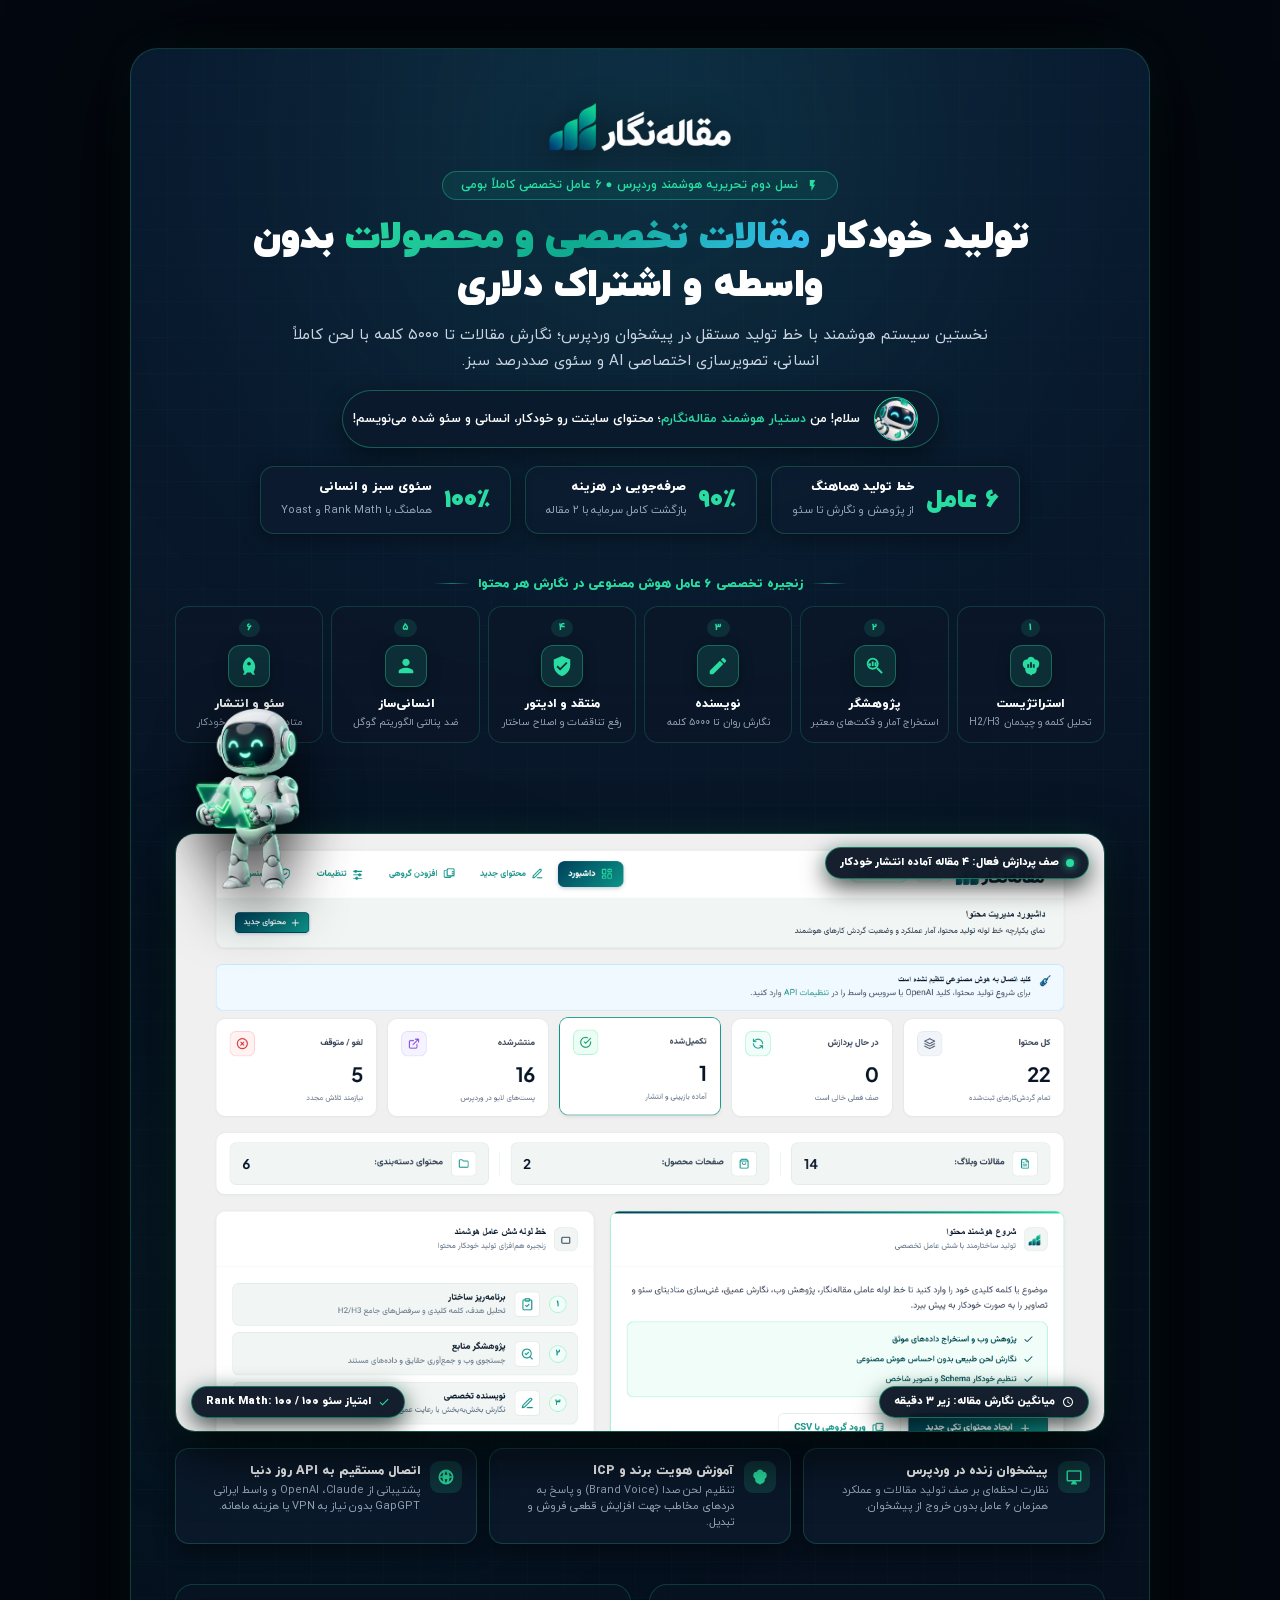
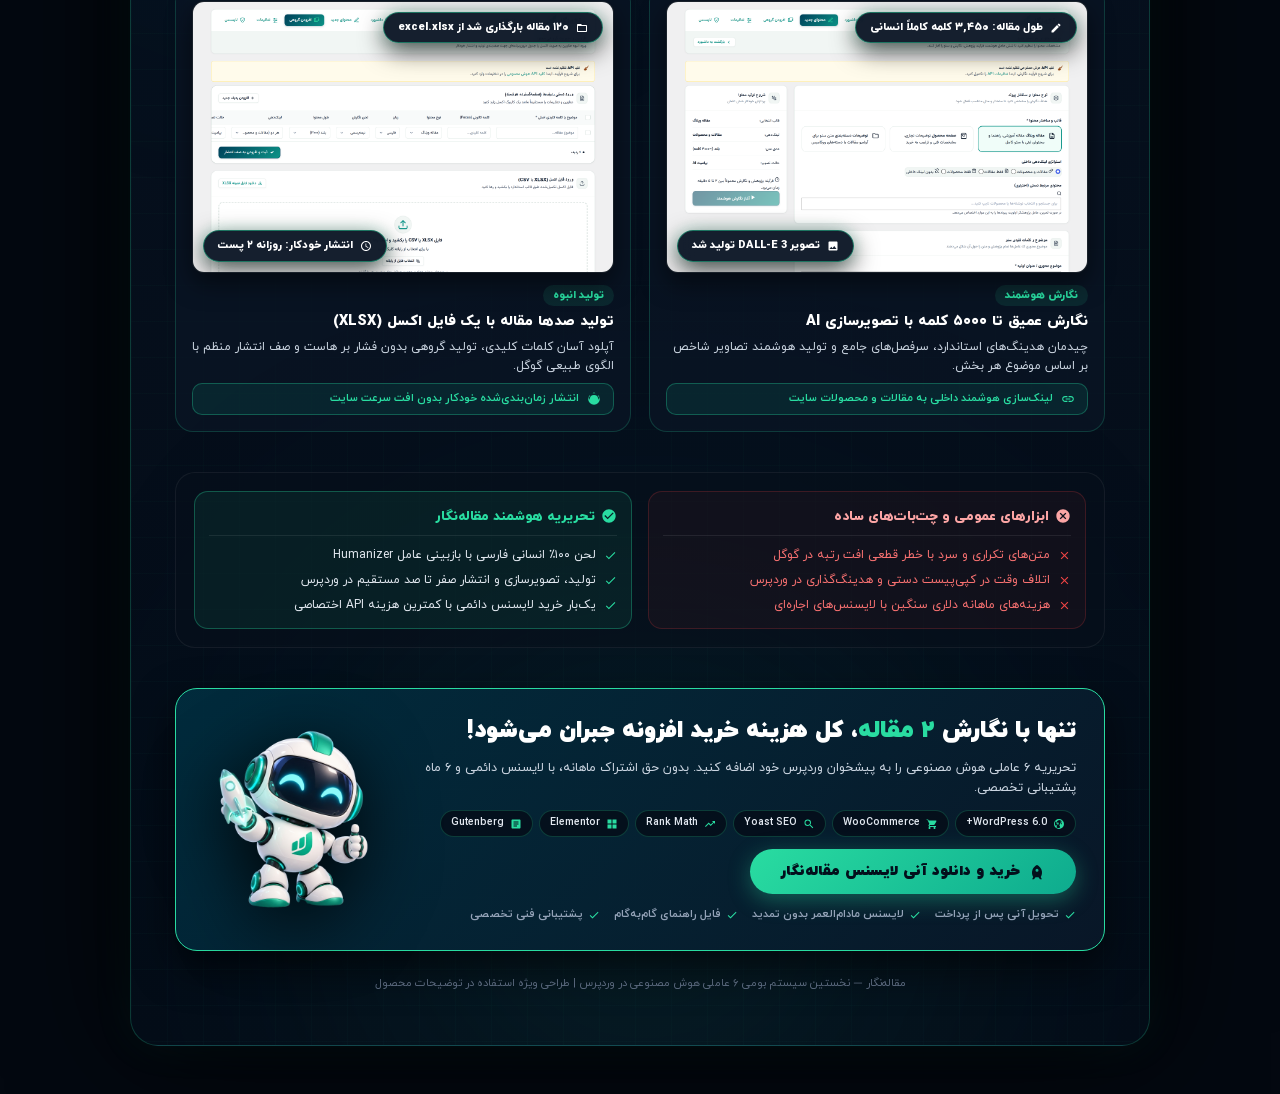
==== commit cdfd7701: "Replace cut mascot with full-body dashboard inspector and add unique contextual CTA rocket mascot" ====
--- a/infographic/index.html
+++ b/infographic/index.html
@@ -236,9 +236,9 @@
       flex-shrink: 0;
     }
     .mascot-thumb img {
-      width: 120%;
+      width: 140%;
       height: auto;
-      margin-top: 4px;
+      margin-top: 14px;
     }
     .speech-text {
       font-size: 12.5px;
@@ -378,6 +378,7 @@
       flex-direction: column;
       align-items: center;
       gap: 16px;
+      margin-top: 50px;
     }
     
     .central-image-wrapper {
@@ -397,18 +398,18 @@
       object-fit: cover;
     }
 
-    /* Peeking Mascot on Central Dashboard */
-    .peeking-mascot-wrap {
+    /* Complete Full-Body Quality Assistant Mascot on Central Dashboard */
+    .dashboard-mascot-wrap {
       position: absolute;
-      top: -55px;
-      left: 28px;
-      z-index: 5;
+      top: -125px;
+      left: 20px;
+      z-index: 10;
       pointer-events: none;
     }
-    .peeking-mascot-img {
-      width: 115px;
+    .dashboard-mascot-img {
+      width: 105px;
       height: auto;
-      filter: drop-shadow(0 14px 25px rgba(0, 0, 0, 0.85));
+      filter: drop-shadow(0 16px 30px rgba(0, 0, 0, 0.9));
     }
 
     /* Contextual Floating Pins (Overlapping) */
@@ -736,9 +737,9 @@
       position: relative;
     }
     .anchor-mascot-img {
-      width: 175px;
+      width: 185px;
       height: auto;
-      filter: drop-shadow(0 15px 30px rgba(0, 0, 0, 0.75));
+      filter: drop-shadow(0 15px 35px rgba(0, 0, 0, 0.85));
     }
 
     /* Small credit line */
@@ -757,6 +758,7 @@
       .hero-title { font-size: 26px; }
       .hero-proof-strip { flex-direction: column; }
       .pipeline-ribbon { grid-template-columns: repeat(3, 1fr); }
+      .central-exhibit { margin-top: 35px; }
       .floating-callouts-grid { grid-template-columns: 1fr; }
       .side-by-side-exhibits { grid-template-columns: 1fr; }
       .compare-graphic-matrix { grid-template-columns: 1fr; }
@@ -764,8 +766,9 @@
       .anchor-cta-button { align-self: center; }
       .ecosystem-strip { justify-content: center; }
       .guarantee-row { justify-content: center; }
-      .anchor-mascot-img { width: 130px; }
-      .peeking-mascot-img { width: 85px; top: -38px; left: 14px; }
+      .anchor-mascot-img { width: 145px; }
+      .dashboard-mascot-wrap { top: -90px; left: 12px; }
+      .dashboard-mascot-img { width: 75px; }
       .pin-dash-time { display: none; }
     }
   </style>
@@ -803,7 +806,7 @@
       <!-- Mascot Greeting Capsule -->
       <div class="hero-mascot-speech">
         <div class="mascot-thumb">
-          <img src="images/mascot-bust.png" alt="مسکات هوشمند مقاله‌نگار" />
+          <img src="images/mascot.png" alt="مسکات هوشمند مقاله‌نگار" />
         </div>
         <div class="speech-text">
           <span>سلام! من <strong>دستیار هوشمند مقاله‌نگارم</strong>؛ محتوای سایتت رو خودکار، انسانی و سئو شده می‌نویسم!</span>
@@ -908,9 +911,9 @@
          ====================================================================== -->
     <div class="central-exhibit">
       <div class="central-image-wrapper">
-        <!-- Peeking Mascot over Dashboard corner -->
-        <div class="peeking-mascot-wrap">
-          <img src="images/mascot-bust.png" alt="دستیار مقاله‌نگار" class="peeking-mascot-img" />
+        <!-- Complete Full-Body Quality Assistant Mascot -->
+        <div class="dashboard-mascot-wrap">
+          <img src="images/mascot-dashboard.png" alt="مسکات هوشمند ناظر کیفیت و سئو" class="dashboard-mascot-img" />
         </div>
 
         <img src="images/dashboard.png" alt="پیشخوان مدیریت افزونه مقاله‌نگار" class="central-image" loading="eager" />
@@ -1122,9 +1125,9 @@
           </div>
         </div>
 
-        <!-- Mascot Character Column -->
+        <!-- Mascot Character Column: Celebratory Rocket Pose -->
         <div class="anchor-mascot-col">
-          <img src="images/mascot-flipped.png" alt="مسکات مقاله‌نگار" class="anchor-mascot-img" />
+          <img src="images/mascot-cta.png" alt="مسکات مقاله‌نگار - جشن تحویل لایسنس و پرتاب موشک" class="anchor-mascot-img" />
         </div>
       </div>
     </div>
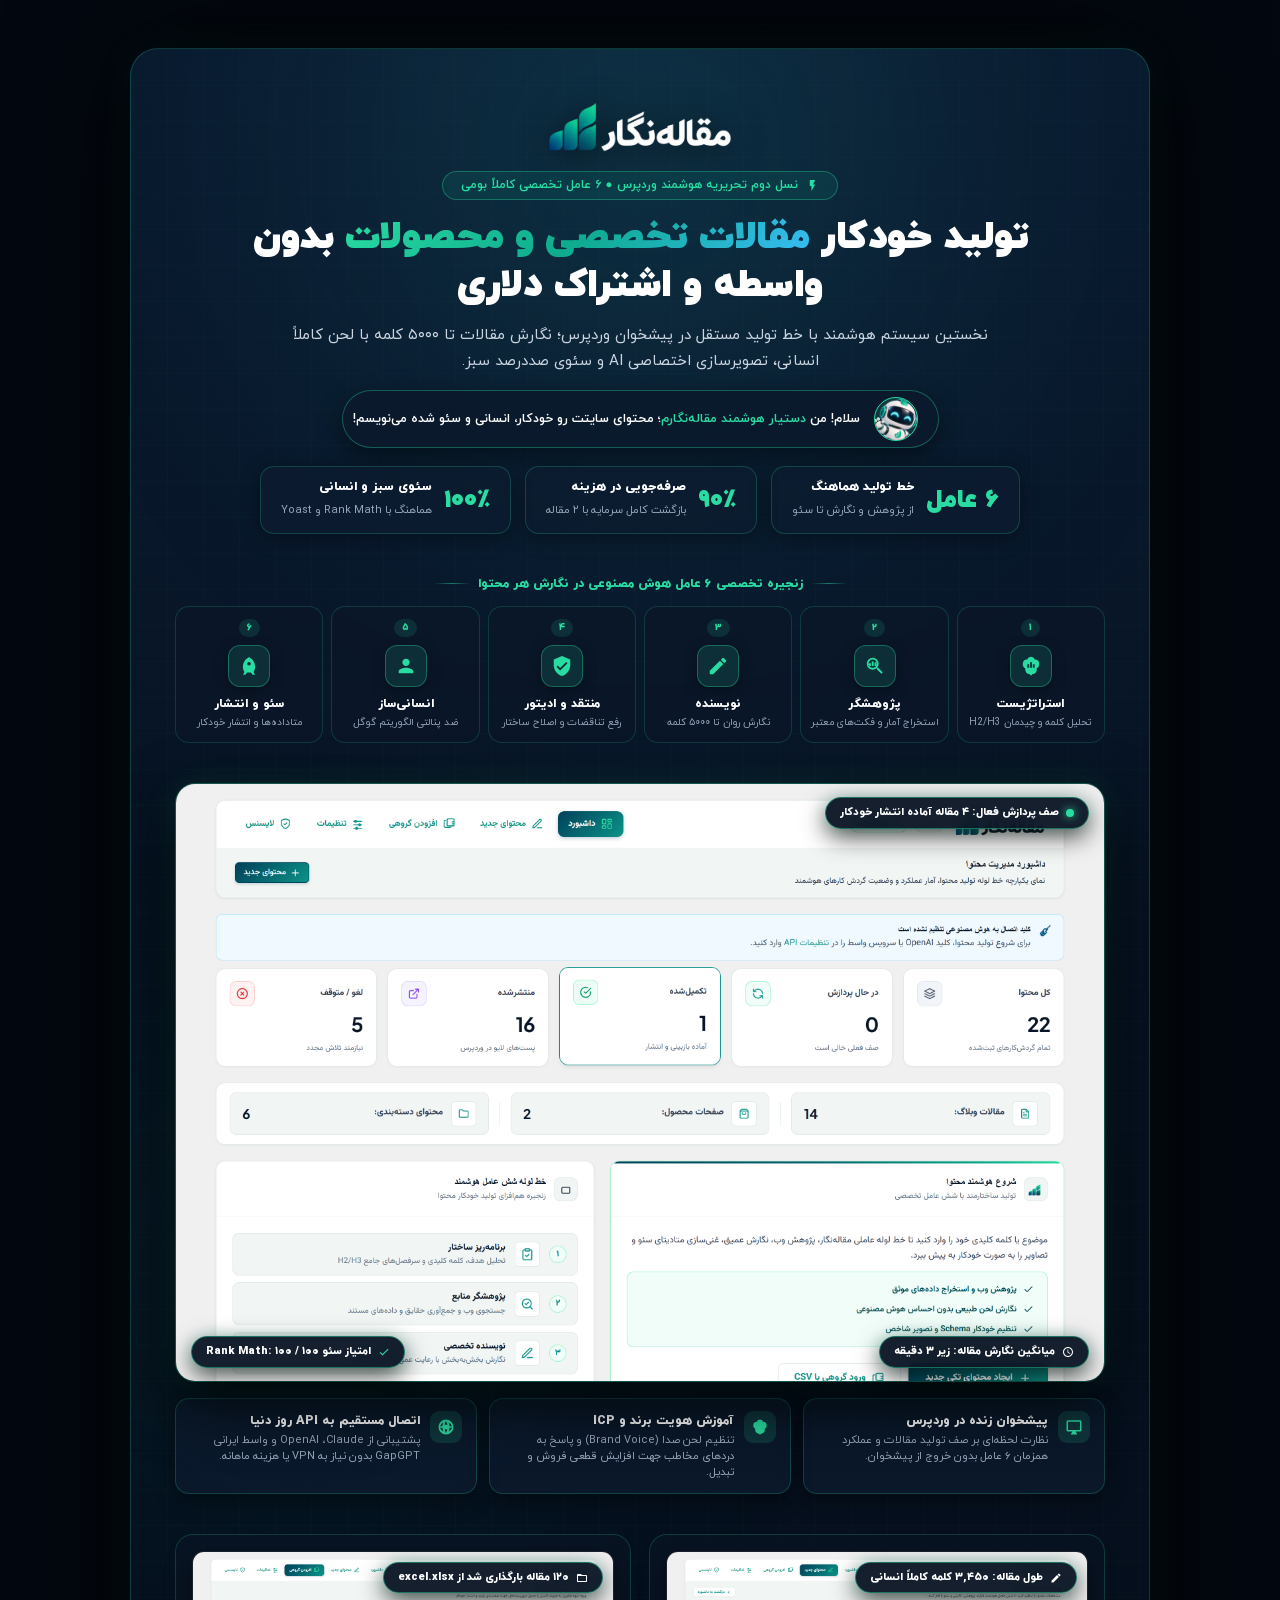
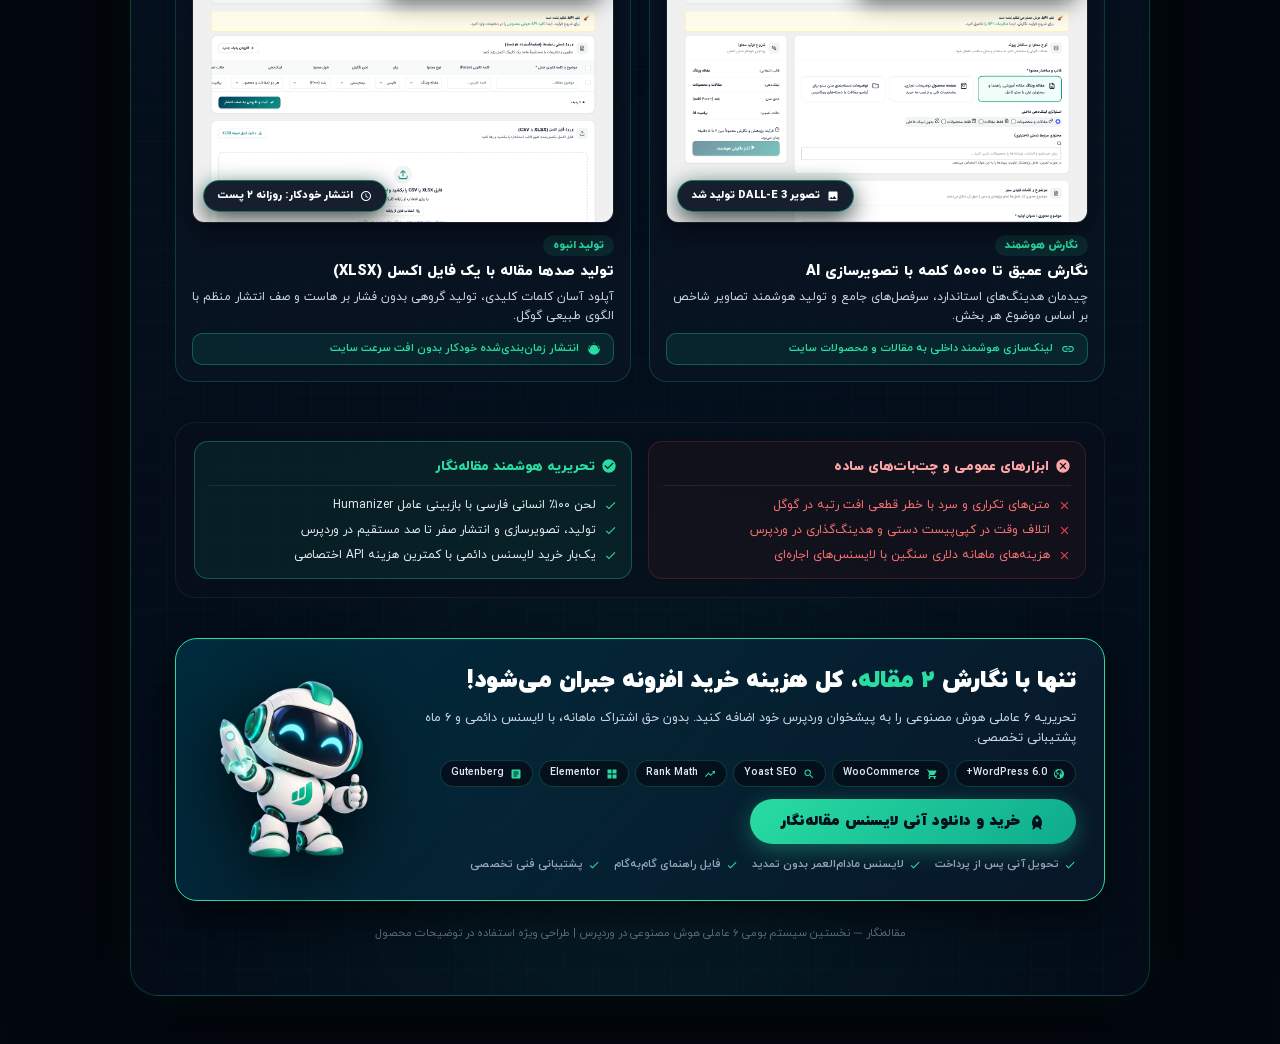
==== commit 9e7d3753: "Remove dashboard mascot overlay to keep dashboard screenshot unobstructed" ====
--- a/infographic/index.html
+++ b/infographic/index.html
@@ -378,7 +378,6 @@
       flex-direction: column;
       align-items: center;
       gap: 16px;
-      margin-top: 50px;
     }
     
     .central-image-wrapper {
@@ -396,20 +395,6 @@
       box-shadow: 0 20px 60px rgba(0, 0, 0, 0.8), 0 0 30px rgba(41, 220, 161, 0.15);
       border: 1.5px solid rgba(41, 220, 161, 0.35);
       object-fit: cover;
-    }
-
-    /* Complete Full-Body Quality Assistant Mascot on Central Dashboard */
-    .dashboard-mascot-wrap {
-      position: absolute;
-      top: -125px;
-      left: 20px;
-      z-index: 10;
-      pointer-events: none;
-    }
-    .dashboard-mascot-img {
-      width: 105px;
-      height: auto;
-      filter: drop-shadow(0 16px 30px rgba(0, 0, 0, 0.9));
     }
 
     /* Contextual Floating Pins (Overlapping) */
@@ -758,7 +743,6 @@
       .hero-title { font-size: 26px; }
       .hero-proof-strip { flex-direction: column; }
       .pipeline-ribbon { grid-template-columns: repeat(3, 1fr); }
-      .central-exhibit { margin-top: 35px; }
       .floating-callouts-grid { grid-template-columns: 1fr; }
       .side-by-side-exhibits { grid-template-columns: 1fr; }
       .compare-graphic-matrix { grid-template-columns: 1fr; }
@@ -767,8 +751,6 @@
       .ecosystem-strip { justify-content: center; }
       .guarantee-row { justify-content: center; }
       .anchor-mascot-img { width: 145px; }
-      .dashboard-mascot-wrap { top: -90px; left: 12px; }
-      .dashboard-mascot-img { width: 75px; }
       .pin-dash-time { display: none; }
     }
   </style>
@@ -911,11 +893,6 @@
          ====================================================================== -->
     <div class="central-exhibit">
       <div class="central-image-wrapper">
-        <!-- Complete Full-Body Quality Assistant Mascot -->
-        <div class="dashboard-mascot-wrap">
-          <img src="images/mascot-dashboard.png" alt="مسکات هوشمند ناظر کیفیت و سئو" class="dashboard-mascot-img" />
-        </div>
-
         <img src="images/dashboard.png" alt="پیشخوان مدیریت افزونه مقاله‌نگار" class="central-image" loading="eager" />
 
         <!-- Fixed Overlapping Contextual Pins -->
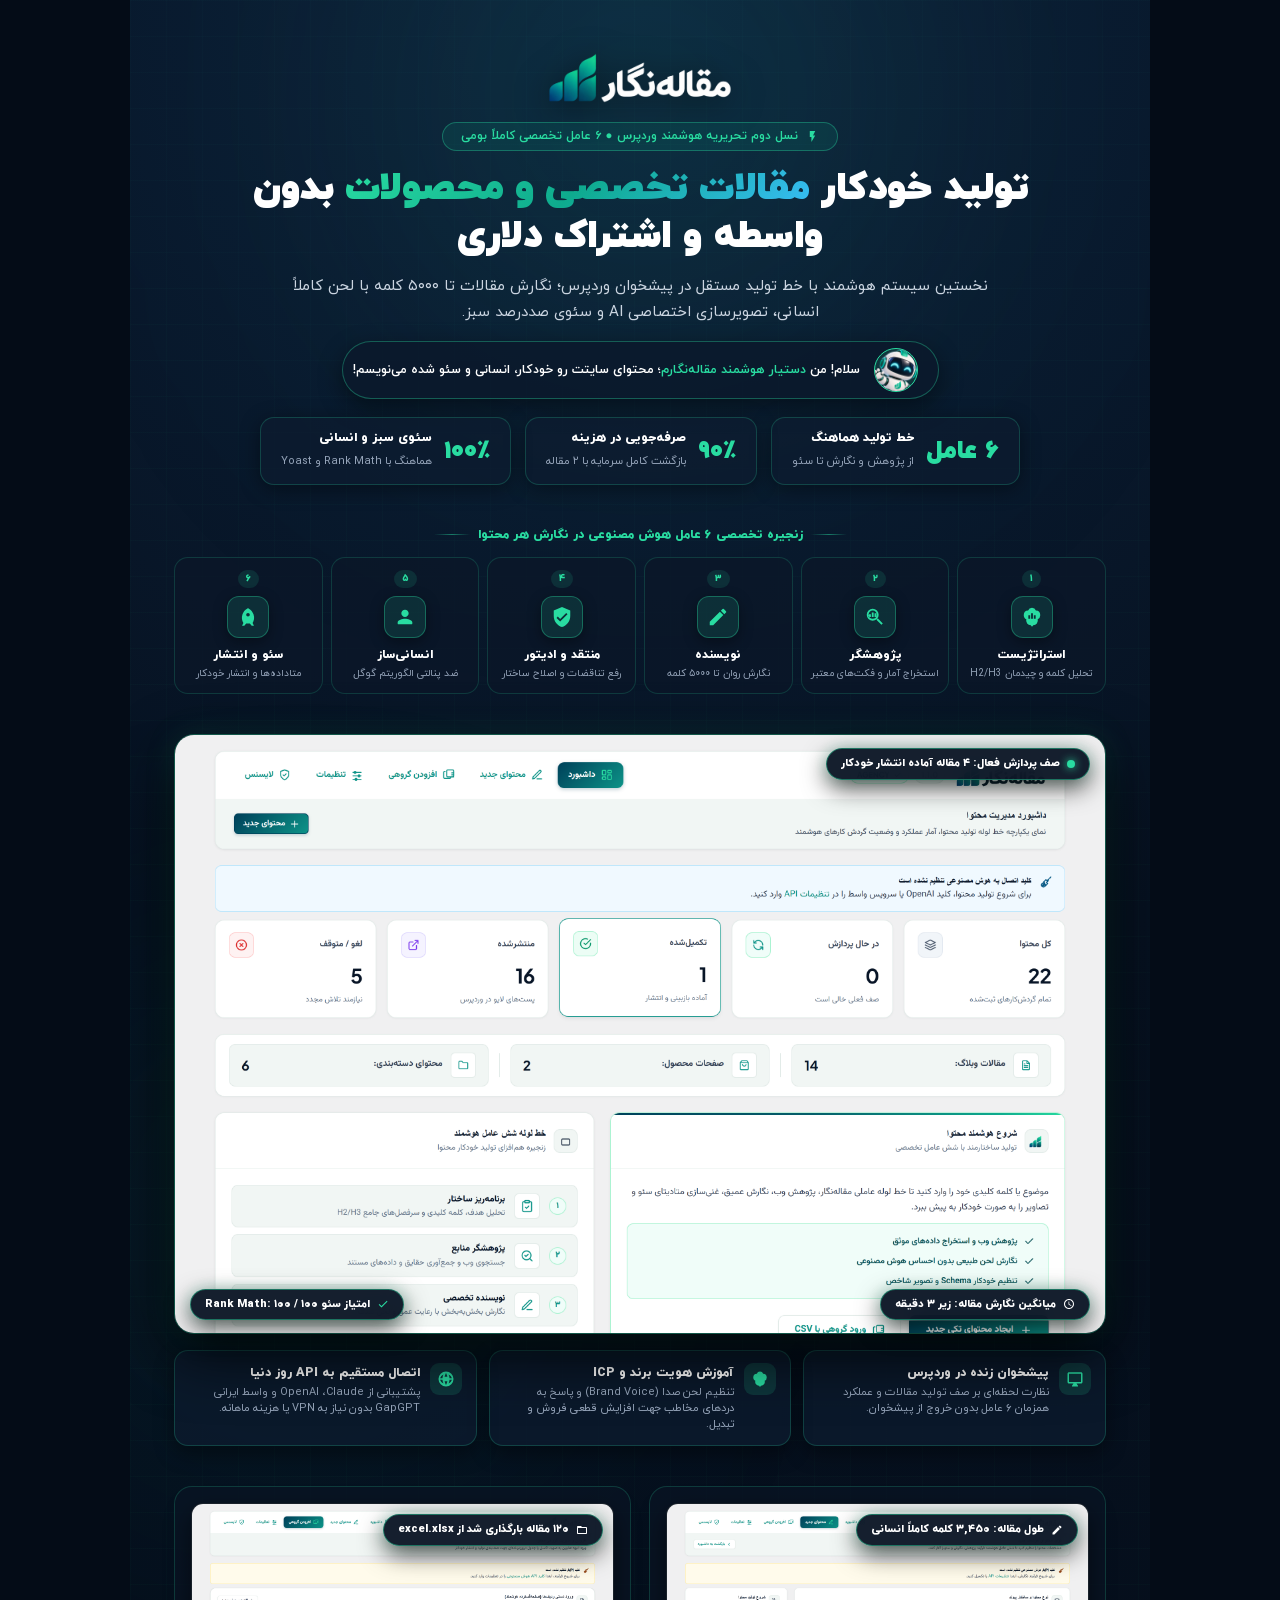
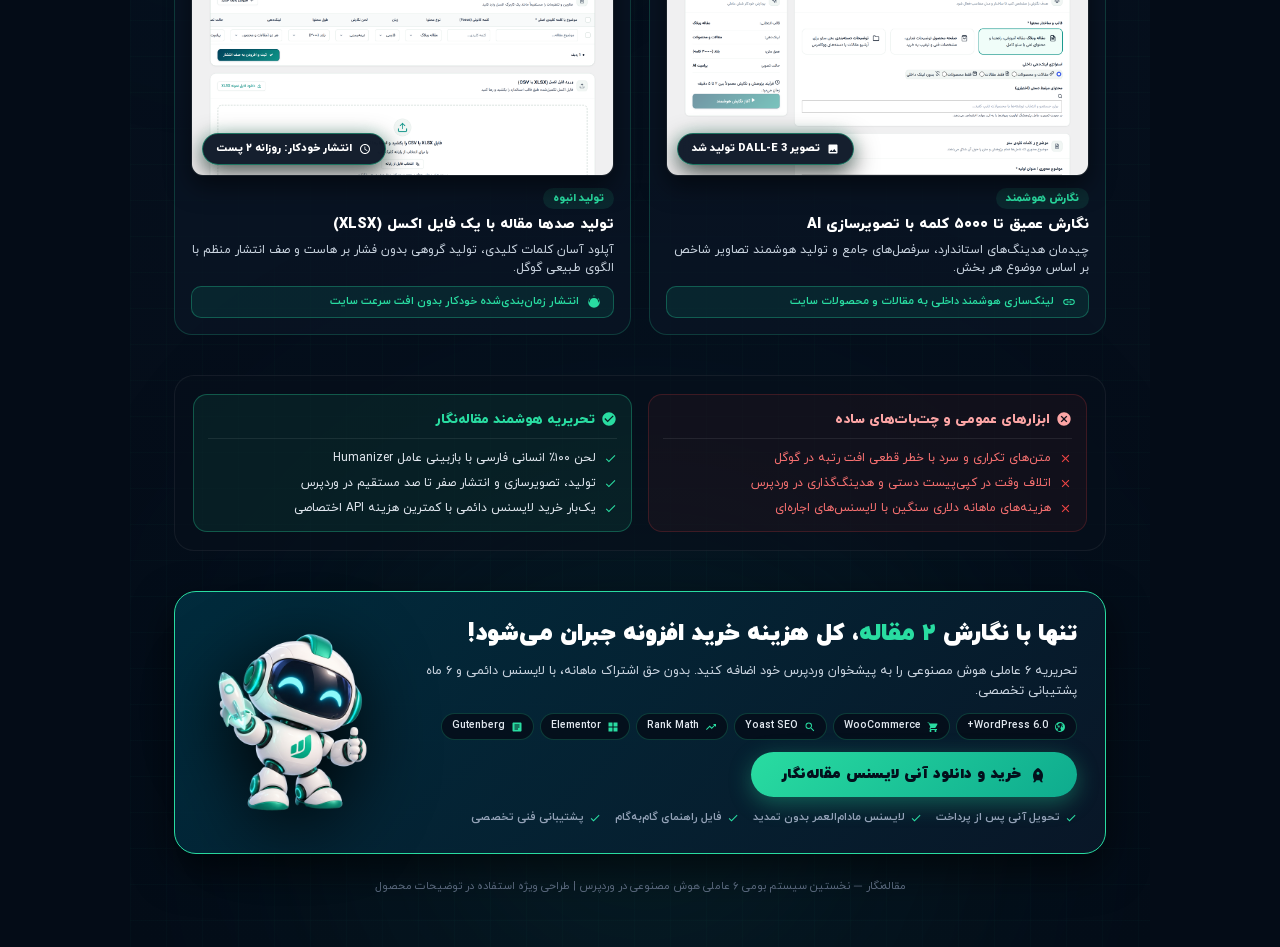
==== commit a3efeac3: "Make infographic canvas corners square with zero padding for clean screenshots" ====
--- a/infographic/index.html
+++ b/infographic/index.html
@@ -84,27 +84,28 @@
     html, body {
       font-family: 'IRANYekan', 'Plus Jakarta Sans', 'Vazirmatn', -apple-system, sans-serif;
       direction: rtl;
-      background-color: #030810;
+      background-color: #040C17;
       color: var(--g-text-light);
       line-height: 1.6;
       -webkit-font-smoothing: antialiased;
       display: flex;
       justify-content: center;
-      padding: 24px 12px;
+      margin: 0;
+      padding: 0;
     }
 
     /* ==========================================================================
-       SINGLE UNIFIED POSTER CANVAS
+       SINGLE UNIFIED POSTER CANVAS (Square Corners for Screenshot Ready)
        ========================================================================== */
     .infographic-canvas {
       width: 1020px;
       max-width: 100%;
       background: radial-gradient(circle at 50% 0%, #0D233C 0%, #061120 40%, #040C17 100%);
-      border-radius: 28px;
+      border-radius: 0;
       position: relative;
       overflow: hidden;
-      box-shadow: 0 0 120px rgba(0, 0, 0, 0.95), 0 0 40px rgba(41, 220, 161, 0.08);
-      border: 1px solid rgba(41, 220, 161, 0.22);
+      box-shadow: none;
+      border: none;
       padding: 52px 44px;
       display: flex;
       flex-direction: column;
